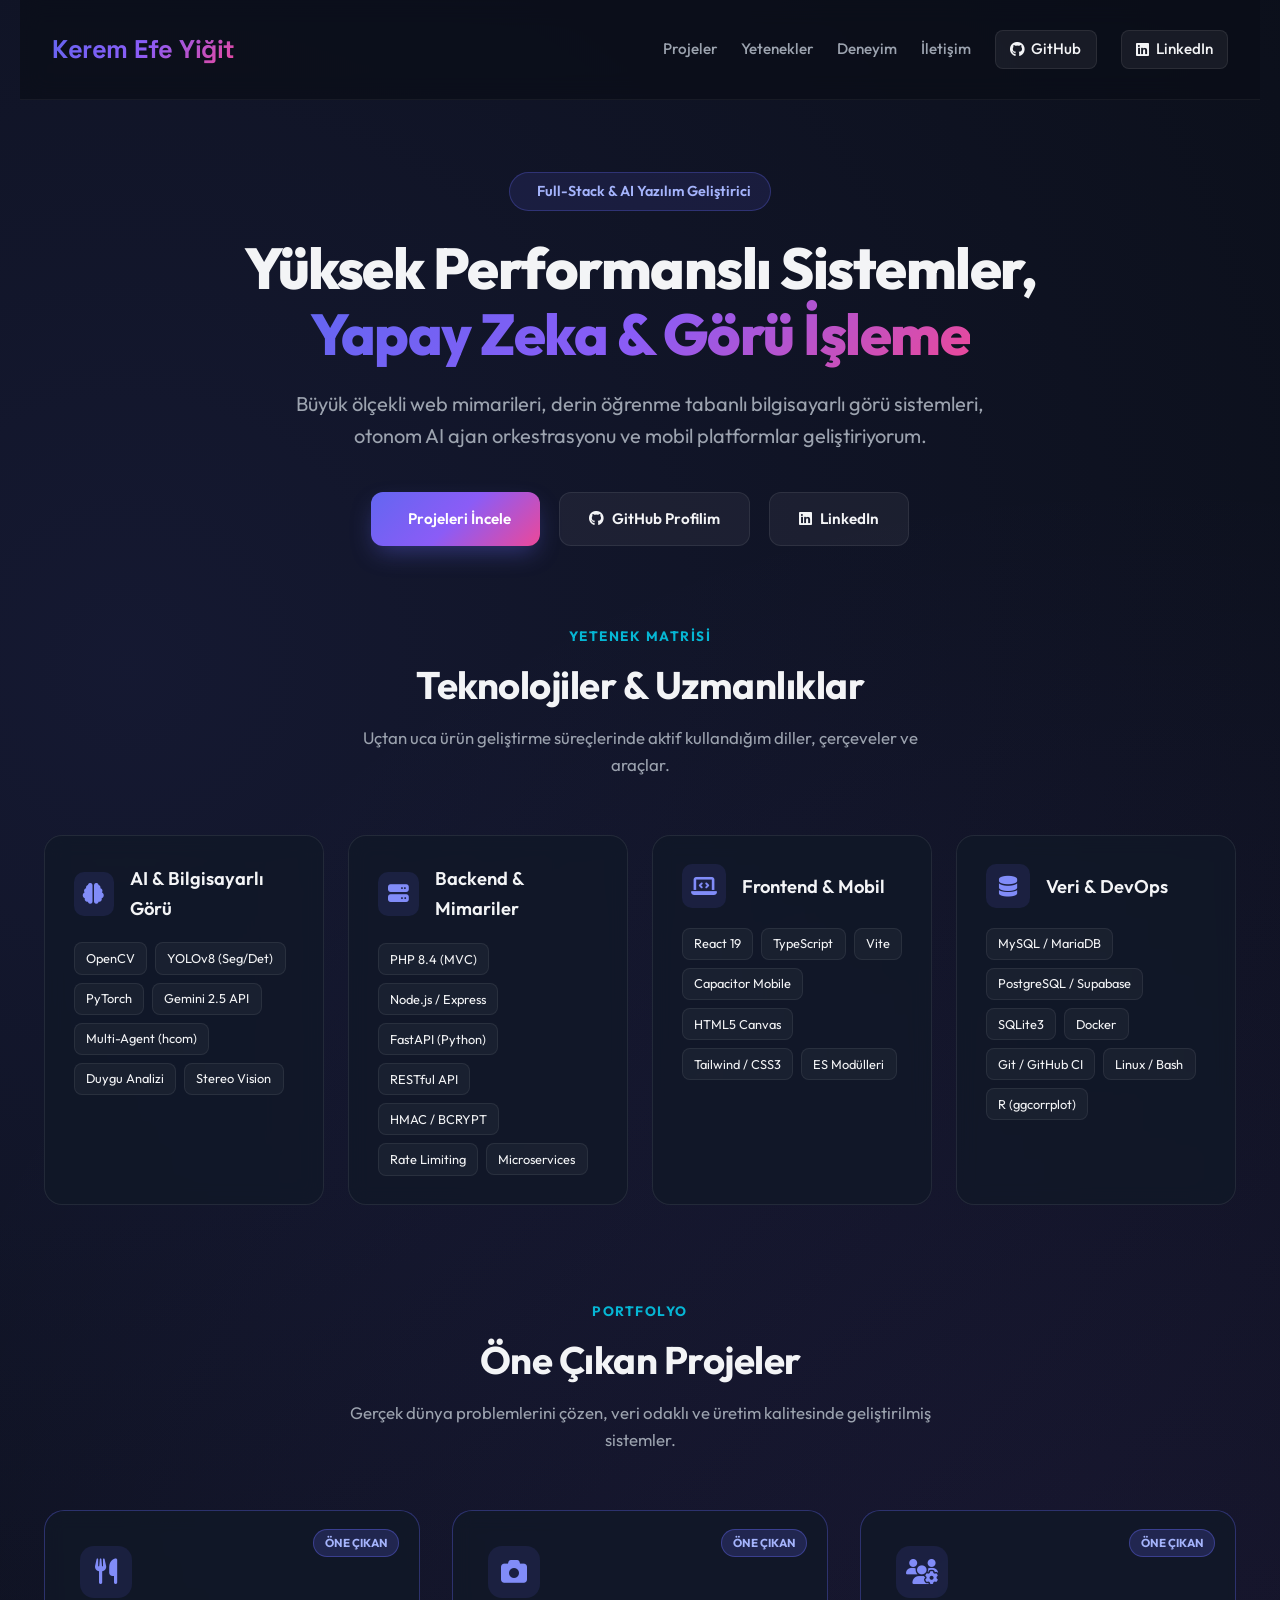
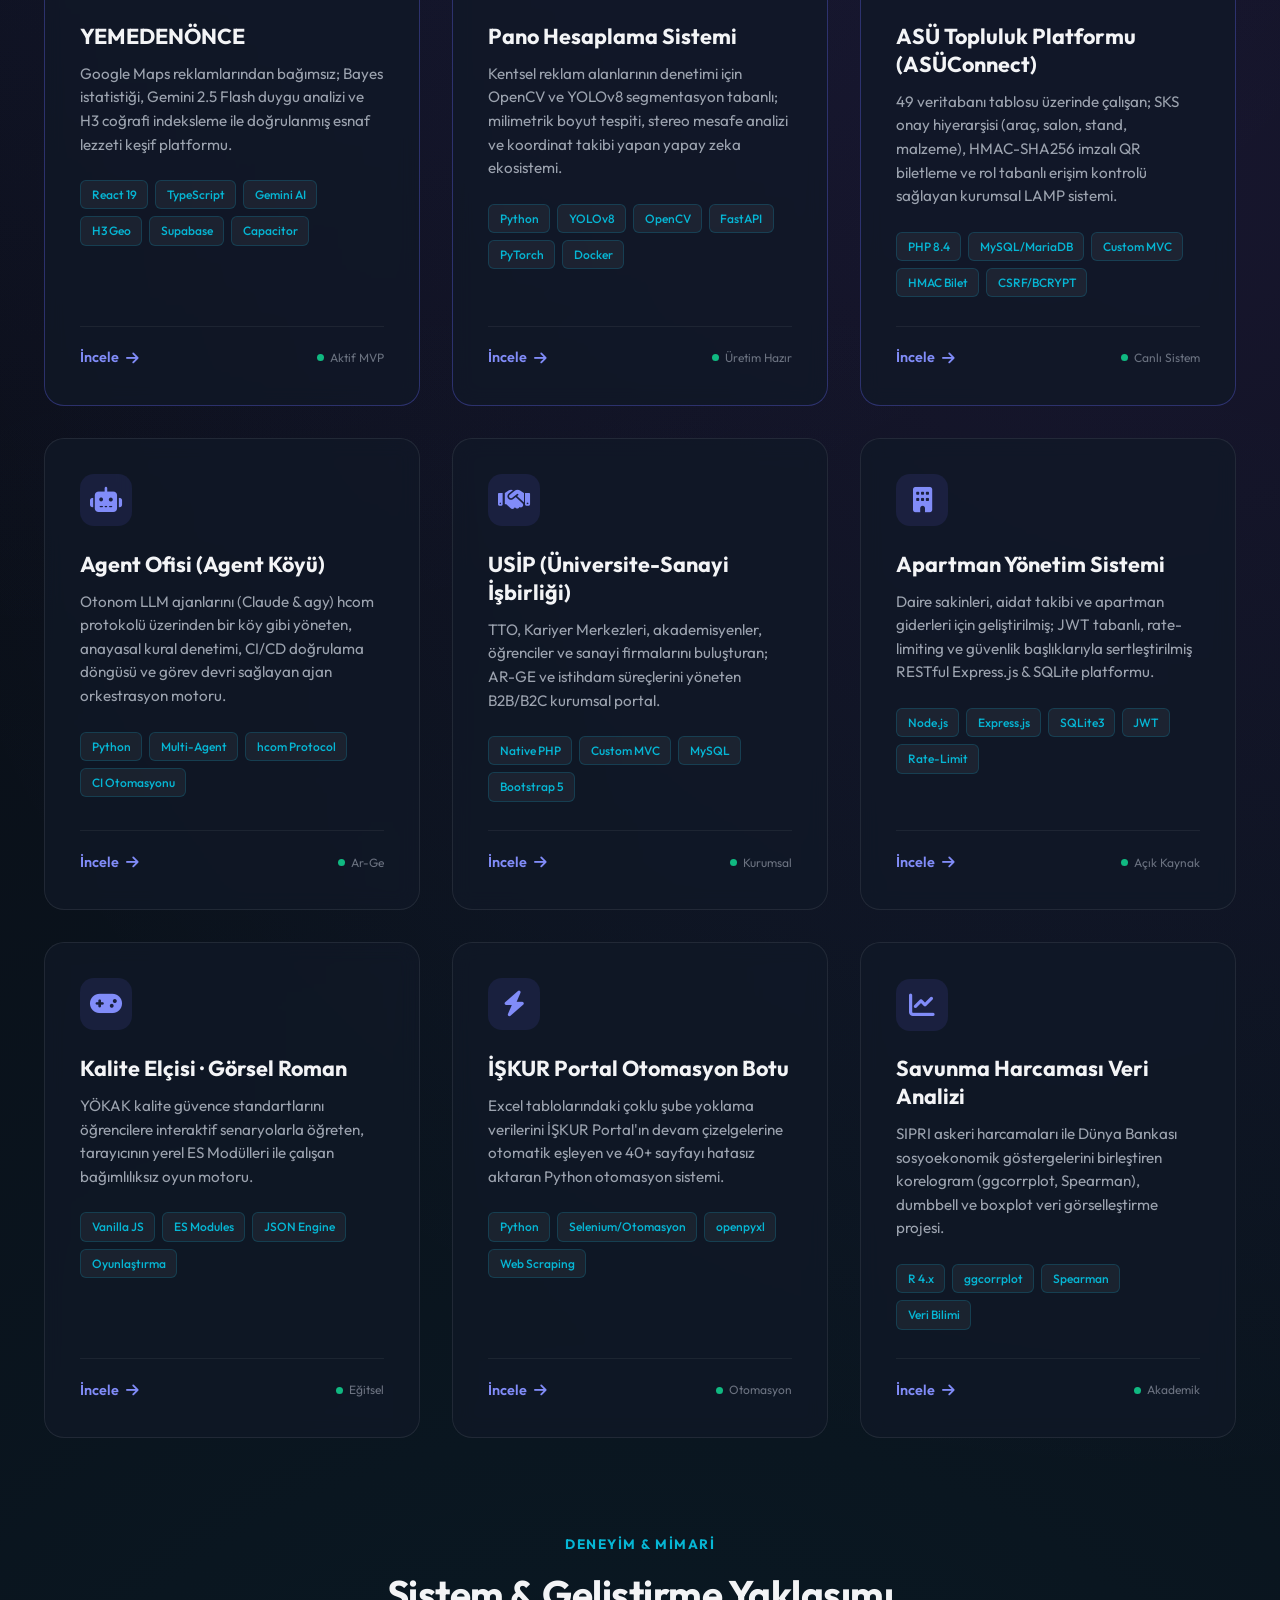
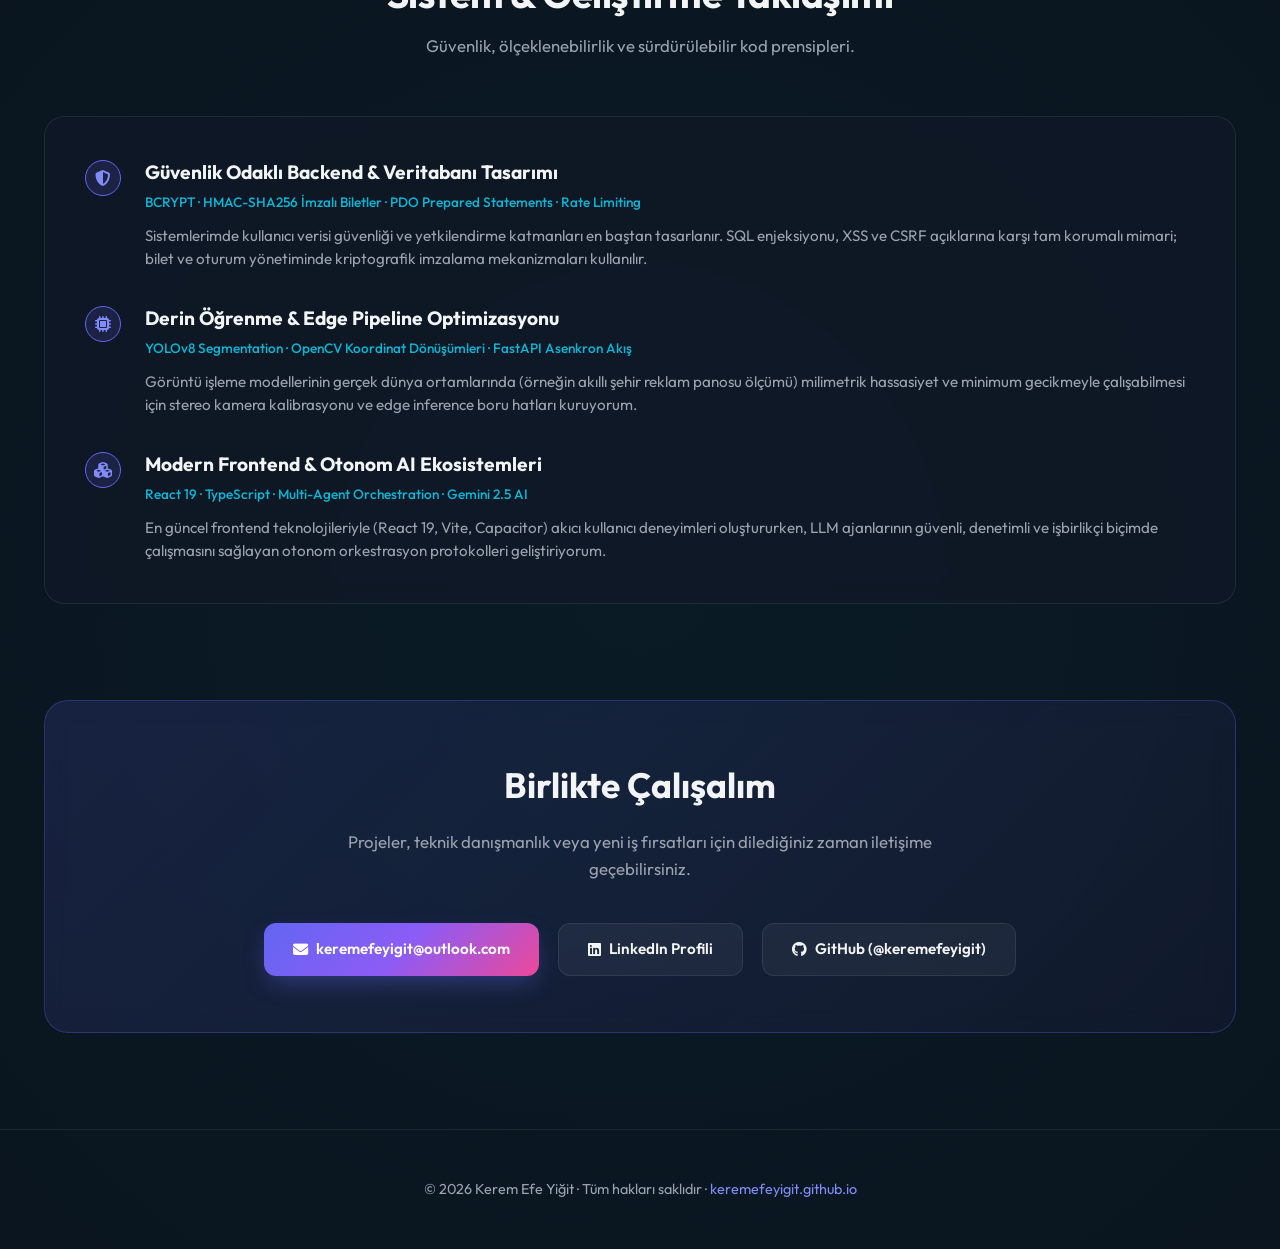
==== index.html @ 7404daa9 "fix: CNAME kaldırıldı, varsayılan keremefeyigit.github.io adresine dönüldü" ====
<!DOCTYPE html>
<html lang="tr">
<head>
    <meta charset="UTF-8">
    <meta name="viewport" content="width=device-width, initial-scale=1.0">
    <title>Kerem Efe Yiğit | Full-Stack & AI Yazılım Geliştirici</title>
    <meta name="description" content="Kerem Efe Yiğit - Full-Stack Yazılım Geliştirici & AI / Bilgisayarlı Görü Mühendisi Portfolyosu ve Özgeçmişi.">
    <!-- Google Fonts & Font Awesome Icons -->
    <link rel="preconnect" href="https://fonts.googleapis.com">
    <link rel="preconnect" href="https://fonts.gstatic.com" crossorigin>
    <link href="https://fonts.googleapis.com/css2?family=Outfit:wght@300;400;500;600;700;800&family=Space+Grotesk:wght@500;600;700&display=swap" rel="stylesheet">
    <link rel="stylesheet" href="https://cdnjs.cloudflare.com/ajax/libs/font-awesome/6.5.1/css/all.min.css">
    <style>
        :root {
            --bg-dark: #0a0e17;
            --bg-card: rgba(17, 24, 39, 0.75);
            --bg-card-hover: rgba(24, 33, 53, 0.9);
            --card-border: rgba(255, 255, 255, 0.08);
            --card-border-hover: rgba(99, 102, 241, 0.4);
            --primary: #6366f1;
            --primary-gradient: linear-gradient(135deg, #6366f1 0%, #8b5cf6 50%, #ec4899 100%);
            --accent-cyan: #06b6d4;
            --accent-emerald: #10b981;
            --text-main: #f3f4f6;
            --text-muted: #9ca3af;
            --text-dim: #6b7280;
        }

        * {
            margin: 0;
            padding: 0;
            box-sizing: border-box;
            scroll-behavior: smooth;
        }

        body {
            font-family: 'Outfit', sans-serif;
            background-color: var(--bg-dark);
            color: var(--text-main);
            line-height: 1.6;
            overflow-x: hidden;
            background-image: 
                radial-gradient(circle at 10% 15%, rgba(99, 102, 241, 0.12) 0%, transparent 40%),
                radial-gradient(circle at 90% 40%, rgba(139, 92, 246, 0.10) 0%, transparent 45%),
                radial-gradient(circle at 50% 85%, rgba(6, 182, 212, 0.08) 0%, transparent 50%);
        }

        /* Header & Navigation */
        header {
            max-width: 1240px;
            margin: 0 auto;
            padding: 1.8rem 2rem;
            display: flex;
            justify-content: space-between;
            align-items: center;
            position: sticky;
            top: 0;
            z-index: 100;
            backdrop-filter: blur(12px);
            background: rgba(10, 14, 23, 0.7);
            border-bottom: 1px solid rgba(255, 255, 255, 0.05);
        }

        .logo {
            font-family: 'Space Grotesk', sans-serif;
            font-size: 1.6rem;
            font-weight: 700;
            background: var(--primary-gradient);
            -webkit-background-clip: text;
            -webkit-text-fill-color: transparent;
            text-decoration: none;
            letter-spacing: -0.5px;
        }

        nav {
            display: flex;
            align-items: center;
            gap: 1.5rem;
        }

        nav a {
            color: var(--text-muted);
            text-decoration: none;
            font-size: 0.95rem;
            font-weight: 500;
            transition: color 0.25s ease;
        }

        nav a:hover {
            color: #fff;
        }

        .nav-social-btn {
            padding: 0.4rem 0.9rem;
            border-radius: 8px;
            background: rgba(255, 255, 255, 0.06);
            border: 1px solid var(--card-border);
            color: var(--text-main) !important;
            display: inline-flex;
            align-items: center;
            gap: 0.4rem;
        }

        .nav-social-btn:hover {
            background: rgba(99, 102, 241, 0.2);
            border-color: var(--primary);
        }

        /* Hero Section */
        .hero {
            max-width: 1000px;
            margin: 4.5rem auto 5rem;
            text-align: center;
            padding: 0 1.5rem;
        }

        .badge {
            display: inline-flex;
            align-items: center;
            gap: 0.5rem;
            padding: 0.45rem 1.2rem;
            border-radius: 50px;
            background: rgba(99, 102, 241, 0.12);
            border: 1px solid rgba(99, 102, 241, 0.3);
            color: #a5b4fc;
            font-size: 0.9rem;
            font-weight: 600;
            margin-bottom: 1.5rem;
        }

        .hero h1 {
            font-size: 3.6rem;
            font-weight: 800;
            letter-spacing: -1.5px;
            margin-bottom: 1.3rem;
            line-height: 1.15;
        }

        .hero h1 span {
            background: var(--primary-gradient);
            -webkit-background-clip: text;
            -webkit-text-fill-color: transparent;
        }

        .hero p {
            font-size: 1.25rem;
            color: var(--text-muted);
            max-width: 720px;
            margin: 0 auto 2.5rem;
            font-weight: 400;
        }

        .hero-actions {
            display: flex;
            justify-content: center;
            gap: 1.2rem;
            flex-wrap: wrap;
        }

        .btn {
            display: inline-flex;
            align-items: center;
            gap: 0.5rem;
            padding: 0.85rem 1.8rem;
            border-radius: 12px;
            font-weight: 600;
            font-size: 0.95rem;
            text-decoration: none;
            transition: all 0.3s cubic-bezier(0.4, 0, 0.2, 1);
            cursor: pointer;
        }

        .btn-primary {
            background: var(--primary-gradient);
            color: #fff;
            box-shadow: 0 10px 25px -5px rgba(99, 102, 241, 0.4);
            border: none;
        }

        .btn-primary:hover {
            transform: translateY(-2px);
            box-shadow: 0 15px 30px -5px rgba(99, 102, 241, 0.6);
        }

        .btn-secondary {
            background: rgba(255, 255, 255, 0.05);
            color: var(--text-main);
            border: 1px solid var(--card-border);
        }

        .btn-secondary:hover {
            background: rgba(255, 255, 255, 0.1);
            border-color: rgba(255, 255, 255, 0.2);
            transform: translateY(-2px);
        }

        /* Section Layout */
        section {
            max-width: 1240px;
            margin: 0 auto 6rem;
            padding: 0 1.5rem;
        }

        .section-header {
            text-align: center;
            margin-bottom: 3.5rem;
        }

        .section-tag {
            color: var(--accent-cyan);
            font-size: 0.85rem;
            font-weight: 700;
            text-transform: uppercase;
            letter-spacing: 1.5px;
            display: block;
            margin-bottom: 0.5rem;
        }

        .section-header h2 {
            font-size: 2.4rem;
            font-weight: 700;
            letter-spacing: -0.5px;
        }

        .section-header p {
            color: var(--text-muted);
            margin-top: 0.5rem;
            font-size: 1.05rem;
            max-width: 600px;
            margin-left: auto;
            margin-right: auto;
        }

        /* Skills Section */
        .skills-grid {
            display: grid;
            grid-template-columns: repeat(auto-fit, minmax(280px, 1fr));
            gap: 1.5rem;
        }

        .skill-box {
            background: var(--bg-card);
            border: 1px solid var(--card-border);
            border-radius: 18px;
            padding: 1.8rem;
            backdrop-filter: blur(10px);
            transition: all 0.3s ease;
        }

        .skill-box:hover {
            border-color: var(--card-border-hover);
            transform: translateY(-4px);
        }

        .skill-box-header {
            display: flex;
            align-items: center;
            gap: 1rem;
            margin-bottom: 1.2rem;
        }

        .skill-icon {
            width: 44px;
            height: 44px;
            border-radius: 10px;
            background: rgba(99, 102, 241, 0.12);
            display: flex;
            align-items: center;
            justify-content: center;
            font-size: 1.3rem;
            color: #818cf8;
        }

        .skill-box-header h3 {
            font-size: 1.15rem;
            font-weight: 600;
        }

        .skill-tags {
            display: flex;
            flex-wrap: wrap;
            gap: 0.5rem;
        }

        .skill-tag {
            font-size: 0.8rem;
            padding: 0.3rem 0.7rem;
            border-radius: 8px;
            background: rgba(255, 255, 255, 0.04);
            color: var(--text-main);
            border: 1px solid rgba(255, 255, 255, 0.07);
        }

        /* Projects Grid */
        .projects-grid {
            display: grid;
            grid-template-columns: repeat(auto-fit, minmax(360px, 1fr));
            gap: 2rem;
        }

        .project-card {
            background: var(--bg-card);
            border: 1px solid var(--card-border);
            border-radius: 20px;
            padding: 2.2rem;
            backdrop-filter: blur(10px);
            transition: all 0.3s cubic-bezier(0.4, 0, 0.2, 1);
            display: flex;
            flex-direction: column;
            justify-content: space-between;
            position: relative;
            overflow: hidden;
        }

        .project-card.featured {
            border-color: rgba(99, 102, 241, 0.35);
        }

        .project-card.featured::before {
            content: "Öne Çıkan";
            position: absolute;
            top: 18px;
            right: 20px;
            font-size: 0.72rem;
            font-weight: 700;
            text-transform: uppercase;
            padding: 0.25rem 0.65rem;
            border-radius: 20px;
            background: rgba(99, 102, 241, 0.2);
            color: #a5b4fc;
            border: 1px solid rgba(99, 102, 241, 0.4);
        }

        .project-card:hover {
            transform: translateY(-6px);
            background: var(--bg-card-hover);
            border-color: var(--card-border-hover);
            box-shadow: 0 20px 40px -15px rgba(0, 0, 0, 0.6);
        }

        .project-icon {
            width: 52px;
            height: 52px;
            border-radius: 14px;
            background: rgba(99, 102, 241, 0.12);
            display: flex;
            align-items: center;
            justify-content: center;
            font-size: 1.6rem;
            color: #818cf8;
            margin-bottom: 1.5rem;
        }

        .project-card h3 {
            font-size: 1.35rem;
            font-weight: 700;
            margin-bottom: 0.75rem;
            line-height: 1.3;
        }

        .project-card p {
            color: var(--text-muted);
            font-size: 0.95rem;
            line-height: 1.55;
            margin-bottom: 1.5rem;
        }

        .tech-tags {
            display: flex;
            flex-wrap: wrap;
            gap: 0.45rem;
            margin-bottom: 1.8rem;
        }

        .tech-tag {
            font-size: 0.75rem;
            font-weight: 500;
            padding: 0.25rem 0.65rem;
            border-radius: 6px;
            background: rgba(255, 255, 255, 0.05);
            color: var(--accent-cyan);
            border: 1px solid rgba(6, 182, 212, 0.2);
        }

        .project-footer {
            display: flex;
            align-items: center;
            justify-content: space-between;
            border-top: 1px solid rgba(255, 255, 255, 0.06);
            padding-top: 1.2rem;
            margin-top: auto;
        }

        .project-link {
            display: inline-flex;
            align-items: center;
            gap: 0.4rem;
            color: #818cf8;
            text-decoration: none;
            font-weight: 600;
            font-size: 0.9rem;
            transition: all 0.2s;
        }

        .project-link:hover {
            color: #fff;
            gap: 0.65rem;
        }

        .repo-status {
            font-size: 0.75rem;
            color: var(--text-dim);
            display: inline-flex;
            align-items: center;
            gap: 0.35rem;
        }

        .status-dot {
            width: 7px;
            height: 7px;
            border-radius: 50%;
            background: var(--accent-emerald);
        }

        /* Experience / Highlights */
        .experience-card {
            background: var(--bg-card);
            border: 1px solid var(--card-border);
            border-radius: 20px;
            padding: 2.5rem;
            margin-bottom: 2rem;
            backdrop-filter: blur(10px);
        }

        .exp-item {
            display: flex;
            gap: 1.5rem;
            margin-bottom: 2rem;
        }

        .exp-item:last-child {
            margin-bottom: 0;
        }

        .exp-bullet {
            width: 36px;
            height: 36px;
            border-radius: 50%;
            background: rgba(99, 102, 241, 0.15);
            border: 1px solid var(--primary);
            display: flex;
            align-items: center;
            justify-content: center;
            color: #818cf8;
            flex-shrink: 0;
            margin-top: 0.2rem;
        }

        .exp-content h4 {
            font-size: 1.2rem;
            font-weight: 700;
            margin-bottom: 0.3rem;
        }

        .exp-content .exp-meta {
            font-size: 0.85rem;
            color: var(--accent-cyan);
            margin-bottom: 0.6rem;
            font-weight: 500;
        }

        .exp-content p {
            color: var(--text-muted);
            font-size: 0.95rem;
            line-height: 1.55;
        }

        /* Contact Section */
        .contact-card {
            background: linear-gradient(135deg, rgba(99, 102, 241, 0.15) 0%, rgba(139, 92, 246, 0.05) 100%);
            border: 1px solid rgba(99, 102, 241, 0.3);
            border-radius: 24px;
            padding: 3.5rem 2rem;
            text-align: center;
            backdrop-filter: blur(12px);
        }

        .contact-card h2 {
            font-size: 2.2rem;
            margin-bottom: 1rem;
        }

        .contact-card p {
            color: var(--text-muted);
            max-width: 600px;
            margin: 0 auto 2.5rem;
            font-size: 1.05rem;
        }

        .contact-links {
            display: flex;
            justify-content: center;
            gap: 1.2rem;
            flex-wrap: wrap;
        }

        /* Footer */
        footer {
            text-align: center;
            padding: 3rem 1.5rem;
            border-top: 1px solid var(--card-border);
            color: var(--text-muted);
            font-size: 0.9rem;
        }

        footer a {
            color: #818cf8;
            text-decoration: none;
        }

        @media (max-width: 768px) {
            header { padding: 1.2rem 1.5rem; }
            nav { gap: 0.9rem; }
            .hero h1 { font-size: 2.4rem; }
            .projects-grid { grid-template-columns: 1fr; }
            .skills-grid { grid-template-columns: 1fr; }
            .exp-item { flex-direction: column; gap: 0.8rem; }
        }
    </style>
</head>
<body>

    <!-- Header Navigation -->
    <header>
        <a href="#" class="logo">Kerem Efe Yiğit</a>
        <nav>
            <a href="#projects">Projeler</a>
            <a href="#skills">Yetenekler</a>
            <a href="#experience">Deneyim</a>
            <a href="#contact">İletişim</a>
            <a href="https://github.com/keremefeyigit" target="_blank" class="nav-social-btn"><i class="fab fa-github"></i> GitHub</a>
            <a href="https://www.linkedin.com/in/kerem-efe-yi%C4%9Fit/" target="_blank" class="nav-social-btn"><i class="fab fa-linkedin"></i> LinkedIn</a>
        </nav>
    </header>

    <main>
        <!-- Hero Section -->
        <section class="hero">
            <span class="badge"><i class="fas fa-sparkles"></i> Full-Stack & AI Yazılım Geliştirici</span>
            <h1>Yüksek Performanslı Sistemler, <span>Yapay Zeka & Görü İşleme</span></h1>
            <p>Büyük ölçekli web mimarileri, derin öğrenme tabanlı bilgisayarlı görü sistemleri, otonom AI ajan orkestrasyonu ve mobil platformlar geliştiriyorum.</p>
            <div class="hero-actions">
                <a href="#projects" class="btn btn-primary"><i class="fas fa-grid-2"></i> Projeleri İncele</a>
                <a href="https://github.com/keremefeyigit" target="_blank" class="btn btn-secondary"><i class="fab fa-github"></i> GitHub Profilim</a>
                <a href="https://www.linkedin.com/in/kerem-efe-yi%C4%9Fit/" target="_blank" class="btn btn-secondary"><i class="fab fa-linkedin"></i> LinkedIn</a>
            </div>
        </section>

        <!-- Technical Skills Section -->
        <section id="skills">
            <div class="section-header">
                <span class="section-tag">YETENEK MATRİSİ</span>
                <h2>Teknolojiler & Uzmanlıklar</h2>
                <p>Uçtan uca ürün geliştirme süreçlerinde aktif kullandığım diller, çerçeveler ve araçlar.</p>
            </div>
            <div class="skills-grid">
                <div class="skill-box">
                    <div class="skill-box-header">
                        <div class="skill-icon"><i class="fas fa-brain"></i></div>
                        <h3>AI & Bilgisayarlı Görü</h3>
                    </div>
                    <div class="skill-tags">
                        <span class="skill-tag">OpenCV</span>
                        <span class="skill-tag">YOLOv8 (Seg/Det)</span>
                        <span class="skill-tag">PyTorch</span>
                        <span class="skill-tag">Gemini 2.5 API</span>
                        <span class="skill-tag">Multi-Agent (hcom)</span>
                        <span class="skill-tag">Duygu Analizi</span>
                        <span class="skill-tag">Stereo Vision</span>
                    </div>
                </div>

                <div class="skill-box">
                    <div class="skill-box-header">
                        <div class="skill-icon"><i class="fas fa-server"></i></div>
                        <h3>Backend & Mimariler</h3>
                    </div>
                    <div class="skill-tags">
                        <span class="skill-tag">PHP 8.4 (MVC)</span>
                        <span class="skill-tag">Node.js / Express</span>
                        <span class="skill-tag">FastAPI (Python)</span>
                        <span class="skill-tag">RESTful API</span>
                        <span class="skill-tag">HMAC / BCRYPT</span>
                        <span class="skill-tag">Rate Limiting</span>
                        <span class="skill-tag">Microservices</span>
                    </div>
                </div>

                <div class="skill-box">
                    <div class="skill-box-header">
                        <div class="skill-icon"><i class="fas fa-laptop-code"></i></div>
                        <h3>Frontend & Mobil</h3>
                    </div>
                    <div class="skill-tags">
                        <span class="skill-tag">React 19</span>
                        <span class="skill-tag">TypeScript</span>
                        <span class="skill-tag">Vite</span>
                        <span class="skill-tag">Capacitor Mobile</span>
                        <span class="skill-tag">HTML5 Canvas</span>
                        <span class="skill-tag">Tailwind / CSS3</span>
                        <span class="skill-tag">ES Modülleri</span>
                    </div>
                </div>

                <div class="skill-box">
                    <div class="skill-box-header">
                        <div class="skill-icon"><i class="fas fa-database"></i></div>
                        <h3>Veri & DevOps</h3>
                    </div>
                    <div class="skill-tags">
                        <span class="skill-tag">MySQL / MariaDB</span>
                        <span class="skill-tag">PostgreSQL / Supabase</span>
                        <span class="skill-tag">SQLite3</span>
                        <span class="skill-tag">Docker</span>
                        <span class="skill-tag">Git / GitHub CI</span>
                        <span class="skill-tag">Linux / Bash</span>
                        <span class="skill-tag">R (ggcorrplot)</span>
                    </div>
                </div>
            </div>
        </section>

        <!-- Projects Showcase -->
        <section id="projects">
            <div class="section-header">
                <span class="section-tag">PORTFOLYO</span>
                <h2>Öne Çıkan Projeler</h2>
                <p>Gerçek dünya problemlerini çözen, veri odaklı ve üretim kalitesinde geliştirilmiş sistemler.</p>
            </div>
            <div class="projects-grid">

                <!-- YEMEDENÖNCE -->
                <div class="project-card featured">
                    <div>
                        <div class="project-icon"><i class="fas fa-utensils"></i></div>
                        <h3>YEMEDENÖNCE</h3>
                        <p>Google Maps reklamlarından bağımsız; Bayes istatistiği, Gemini 2.5 Flash duygu analizi ve H3 coğrafi indeksleme ile doğrulanmış esnaf lezzeti keşif platformu.</p>
                        <div class="tech-tags">
                            <span class="tech-tag">React 19</span>
                            <span class="tech-tag">TypeScript</span>
                            <span class="tech-tag">Gemini AI</span>
                            <span class="tech-tag">H3 Geo</span>
                            <span class="tech-tag">Supabase</span>
                            <span class="tech-tag">Capacitor</span>
                        </div>
                    </div>
                    <div class="project-footer">
                        <a href="https://github.com/keremefeyigit/yemedenonce" target="_blank" class="project-link">İncele <i class="fas fa-arrow-right"></i></a>
                        <span class="repo-status"><span class="status-dot"></span> Aktif MVP</span>
                    </div>
                </div>

                <!-- PANO HESAPLAMA SİSTEMİ -->
                <div class="project-card featured">
                    <div>
                        <div class="project-icon"><i class="fas fa-camera"></i></div>
                        <h3>Pano Hesaplama Sistemi</h3>
                        <p>Kentsel reklam alanlarının denetimi için OpenCV ve YOLOv8 segmentasyon tabanlı; milimetrik boyut tespiti, stereo mesafe analizi ve koordinat takibi yapan yapay zeka ekosistemi.</p>
                        <div class="tech-tags">
                            <span class="tech-tag">Python</span>
                            <span class="tech-tag">YOLOv8</span>
                            <span class="tech-tag">OpenCV</span>
                            <span class="tech-tag">FastAPI</span>
                            <span class="tech-tag">PyTorch</span>
                            <span class="tech-tag">Docker</span>
                        </div>
                    </div>
                    <div class="project-footer">
                        <a href="https://github.com/keremefeyigit/PanoHesaplamaSistemi" target="_blank" class="project-link">İncele <i class="fas fa-arrow-right"></i></a>
                        <span class="repo-status"><span class="status-dot"></span> Üretim Hazır</span>
                    </div>
                </div>

                <!-- ASÜ TOPLULUK PLATFORMU -->
                <div class="project-card featured">
                    <div>
                        <div class="project-icon"><i class="fas fa-users-gear"></i></div>
                        <h3>ASÜ Topluluk Platformu (ASÜConnect)</h3>
                        <p>49 veritabanı tablosu üzerinde çalışan; SKS onay hiyerarşisi (araç, salon, stand, malzeme), HMAC-SHA256 imzalı QR biletleme ve rol tabanlı erişim kontrolü sağlayan kurumsal LAMP sistemi.</p>
                        <div class="tech-tags">
                            <span class="tech-tag">PHP 8.4</span>
                            <span class="tech-tag">MySQL/MariaDB</span>
                            <span class="tech-tag">Custom MVC</span>
                            <span class="tech-tag">HMAC Bilet</span>
                            <span class="tech-tag">CSRF/BCRYPT</span>
                        </div>
                    </div>
                    <div class="project-footer">
                        <a href="https://github.com/keremefeyigit/topluluklar-lastest" target="_blank" class="project-link">İncele <i class="fas fa-arrow-right"></i></a>
                        <span class="repo-status"><span class="status-dot"></span> Canlı Sistem</span>
                    </div>
                </div>

                <!-- AGENT KÖYÜ / OFİSİ -->
                <div class="project-card">
                    <div>
                        <div class="project-icon"><i class="fas fa-robot"></i></div>
                        <h3>Agent Ofisi (Agent Köyü)</h3>
                        <p>Otonom LLM ajanlarını (Claude & agy) hcom protokolü üzerinden bir köy gibi yöneten, anayasal kural denetimi, CI/CD doğrulama döngüsü ve görev devri sağlayan ajan orkestrasyon motoru.</p>
                        <div class="tech-tags">
                            <span class="tech-tag">Python</span>
                            <span class="tech-tag">Multi-Agent</span>
                            <span class="tech-tag">hcom Protocol</span>
                            <span class="tech-tag">CI Otomasyonu</span>
                        </div>
                    </div>
                    <div class="project-footer">
                        <a href="https://github.com/keremefeyigit" target="_blank" class="project-link">İncele <i class="fas fa-arrow-right"></i></a>
                        <span class="repo-status"><span class="status-dot"></span> Ar-Ge</span>
                    </div>
                </div>

                <!-- USİP -->
                <div class="project-card">
                    <div>
                        <div class="project-icon"><i class="fas fa-handshake"></i></div>
                        <h3>USİP (Üniversite-Sanayi İşbirliği)</h3>
                        <p>TTO, Kariyer Merkezleri, akademisyenler, öğrenciler ve sanayi firmalarını buluşturan; AR-GE ve istihdam süreçlerini yöneten B2B/B2C kurumsal portal.</p>
                        <div class="tech-tags">
                            <span class="tech-tag">Native PHP</span>
                            <span class="tech-tag">Custom MVC</span>
                            <span class="tech-tag">MySQL</span>
                            <span class="tech-tag">Bootstrap 5</span>
                        </div>
                    </div>
                    <div class="project-footer">
                        <a href="https://github.com/keremefeyigit/usipp" target="_blank" class="project-link">İncele <i class="fas fa-arrow-right"></i></a>
                        <span class="repo-status"><span class="status-dot"></span> Kurumsal</span>
                    </div>
                </div>

                <!-- APARTMAN YÖNETİM SİSTEMİ -->
                <div class="project-card">
                    <div>
                        <div class="project-icon"><i class="fas fa-building"></i></div>
                        <h3>Apartman Yönetim Sistemi</h3>
                        <p>Daire sakinleri, aidat takibi ve apartman giderleri için geliştirilmiş; JWT tabanlı, rate-limiting ve güvenlik başlıklarıyla sertleştirilmiş RESTful Express.js & SQLite platformu.</p>
                        <div class="tech-tags">
                            <span class="tech-tag">Node.js</span>
                            <span class="tech-tag">Express.js</span>
                            <span class="tech-tag">SQLite3</span>
                            <span class="tech-tag">JWT</span>
                            <span class="tech-tag">Rate-Limit</span>
                        </div>
                    </div>
                    <div class="project-footer">
                        <a href="https://github.com/keremefeyigit/Apartman-Yonetim-Sistemi" target="_blank" class="project-link">İncele <i class="fas fa-arrow-right"></i></a>
                        <span class="repo-status"><span class="status-dot"></span> Açık Kaynak</span>
                    </div>
                </div>

                <!-- KALİTE ELÇİSİ -->
                <div class="project-card">
                    <div>
                        <div class="project-icon"><i class="fas fa-gamepad"></i></div>
                        <h3>Kalite Elçisi · Görsel Roman</h3>
                        <p>YÖKAK kalite güvence standartlarını öğrencilere interaktif senaryolarla öğreten, tarayıcının yerel ES Modülleri ile çalışan bağımlılıksız oyun motoru.</p>
                        <div class="tech-tags">
                            <span class="tech-tag">Vanilla JS</span>
                            <span class="tech-tag">ES Modules</span>
                            <span class="tech-tag">JSON Engine</span>
                            <span class="tech-tag">Oyunlaştırma</span>
                        </div>
                    </div>
                    <div class="project-footer">
                        <a href="https://github.com/keremefeyigit" target="_blank" class="project-link">İncele <i class="fas fa-arrow-right"></i></a>
                        <span class="repo-status"><span class="status-dot"></span> Eğitsel</span>
                    </div>
                </div>

                <!-- İŞKUR PORTAL OTOMASYONU -->
                <div class="project-card">
                    <div>
                        <div class="project-icon"><i class="fas fa-bolt"></i></div>
                        <h3>İŞKUR Portal Otomasyon Botu</h3>
                        <p>Excel tablolarındaki çoklu şube yoklama verilerini İŞKUR Portal'ın devam çizelgelerine otomatik eşleyen ve 40+ sayfayı hatasız aktaran Python otomasyon sistemi.</p>
                        <div class="tech-tags">
                            <span class="tech-tag">Python</span>
                            <span class="tech-tag">Selenium/Otomasyon</span>
                            <span class="tech-tag">openpyxl</span>
                            <span class="tech-tag">Web Scraping</span>
                        </div>
                    </div>
                    <div class="project-footer">
                        <a href="https://github.com/keremefeyigit" target="_blank" class="project-link">İncele <i class="fas fa-arrow-right"></i></a>
                        <span class="repo-status"><span class="status-dot"></span> Otomasyon</span>
                    </div>
                </div>

                <!-- VERİ GÖRSELLEŞTİRME & ANALİZ -->
                <div class="project-card">
                    <div>
                        <div class="project-icon"><i class="fas fa-chart-line"></i></div>
                        <h3>Savunma Harcaması Veri Analizi</h3>
                        <p>SIPRI askeri harcamaları ile Dünya Bankası sosyoekonomik göstergelerini birleştiren korelogram (ggcorrplot, Spearman), dumbbell ve boxplot veri görselleştirme projesi.</p>
                        <div class="tech-tags">
                            <span class="tech-tag">R 4.x</span>
                            <span class="tech-tag">ggcorrplot</span>
                            <span class="tech-tag">Spearman</span>
                            <span class="tech-tag">Veri Bilimi</span>
                        </div>
                    </div>
                    <div class="project-footer">
                        <a href="https://github.com/keremefeyigit" target="_blank" class="project-link">İncele <i class="fas fa-arrow-right"></i></a>
                        <span class="repo-status"><span class="status-dot"></span> Akademik</span>
                    </div>
                </div>

            </div>
        </section>

        <!-- Experience & Architecture -->
        <section id="experience">
            <div class="section-header">
                <span class="section-tag">DENEYİM & MİMARİ</span>
                <h2>Sistem & Geliştirme Yaklaşımı</h2>
                <p>Güvenlik, ölçeklenebilirlik ve sürdürülebilir kod prensipleri.</p>
            </div>
            <div class="experience-card">
                <div class="exp-item">
                    <div class="exp-bullet"><i class="fas fa-shield-halved"></i></div>
                    <div class="exp-content">
                        <h4>Güvenlik Odaklı Backend & Veritabanı Tasarımı</h4>
                        <div class="exp-meta">BCRYPT · HMAC-SHA256 İmzalı Biletler · PDO Prepared Statements · Rate Limiting</div>
                        <p>Sistemlerimde kullanıcı verisi güvenliği ve yetkilendirme katmanları en baştan tasarlanır. SQL enjeksiyonu, XSS ve CSRF açıklarına karşı tam korumalı mimari; bilet ve oturum yönetiminde kriptografik imzalama mekanizmaları kullanılır.</p>
                    </div>
                </div>

                <div class="exp-item">
                    <div class="exp-bullet"><i class="fas fa-microchip"></i></div>
                    <div class="exp-content">
                        <h4>Derin Öğrenme & Edge Pipeline Optimizasyonu</h4>
                        <div class="exp-meta">YOLOv8 Segmentation · OpenCV Koordinat Dönüşümleri · FastAPI Asenkron Akış</div>
                        <p>Görüntü işleme modellerinin gerçek dünya ortamlarında (örneğin akıllı şehir reklam panosu ölçümü) milimetrik hassasiyet ve minimum gecikmeyle çalışabilmesi için stereo kamera kalibrasyonu ve edge inference boru hatları kuruyorum.</p>
                    </div>
                </div>

                <div class="exp-item">
                    <div class="exp-bullet"><i class="fas fa-cubes"></i></div>
                    <div class="exp-content">
                        <h4>Modern Frontend & Otonom AI Ekosistemleri</h4>
                        <div class="exp-meta">React 19 · TypeScript · Multi-Agent Orchestration · Gemini 2.5 AI</div>
                        <p>En güncel frontend teknolojileriyle (React 19, Vite, Capacitor) akıcı kullanıcı deneyimleri oluştururken, LLM ajanlarının güvenli, denetimli ve işbirlikçi biçimde çalışmasını sağlayan otonom orkestrasyon protokolleri geliştiriyorum.</p>
                    </div>
                </div>
            </div>
        </section>

        <!-- Contact Section -->
        <section id="contact">
            <div class="contact-card">
                <h2>Birlikte Çalışalım</h2>
                <p>Projeler, teknik danışmanlık veya yeni iş fırsatları için dilediğiniz zaman iletişime geçebilirsiniz.</p>
                <div class="contact-links">
                    <a href="mailto:keremefeyigit@outlook.com" class="btn btn-primary"><i class="fas fa-envelope"></i> keremefeyigit@outlook.com</a>
                    <a href="https://www.linkedin.com/in/kerem-efe-yi%C4%9Fit/" target="_blank" class="btn btn-secondary"><i class="fab fa-linkedin"></i> LinkedIn Profili</a>
                    <a href="https://github.com/keremefeyigit" target="_blank" class="btn btn-secondary"><i class="fab fa-github"></i> GitHub (@keremefeyigit)</a>
                </div>
            </div>
        </section>
    </main>

    <!-- Footer -->
    <footer>
        <p>&copy; 2026 Kerem Efe Yiğit · Tüm hakları saklıdır · <a href="https://keremefeyigit.github.io">keremefeyigit.github.io</a></p>
    </footer>

</body>
</html>
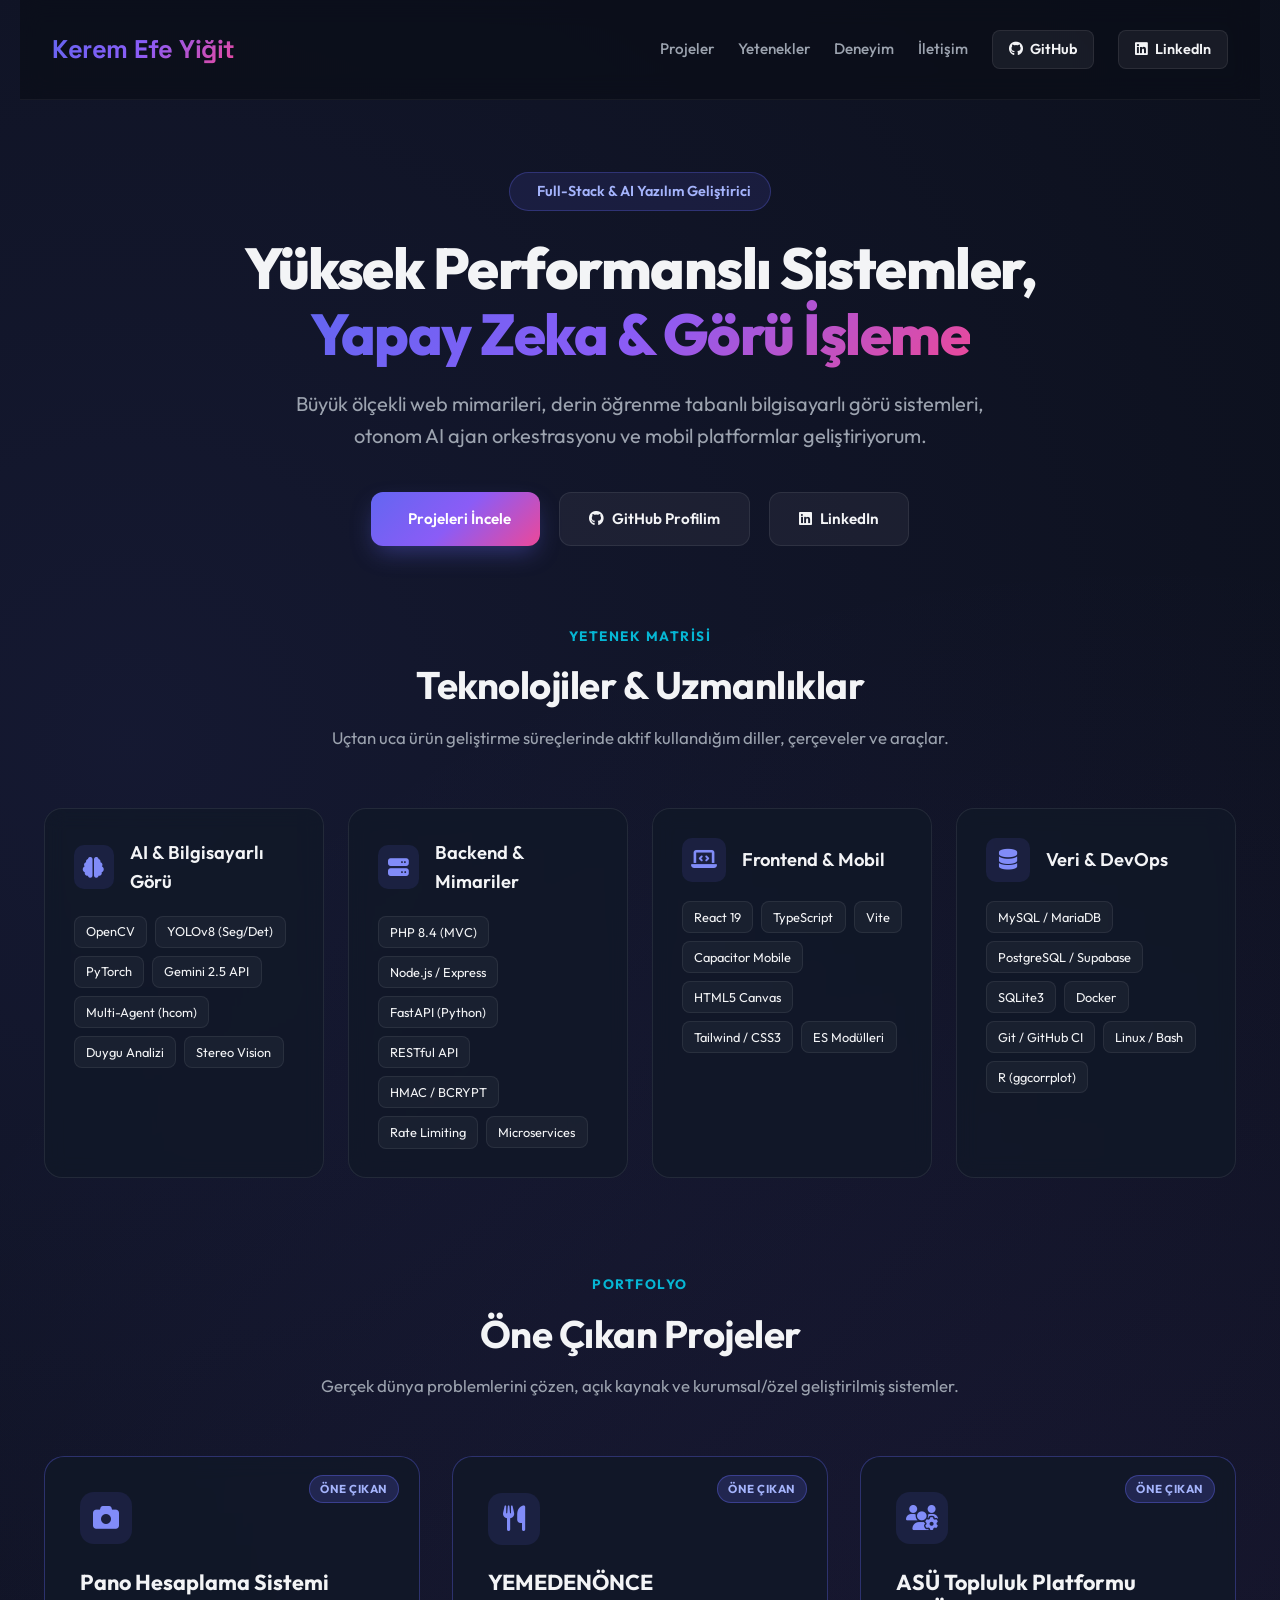
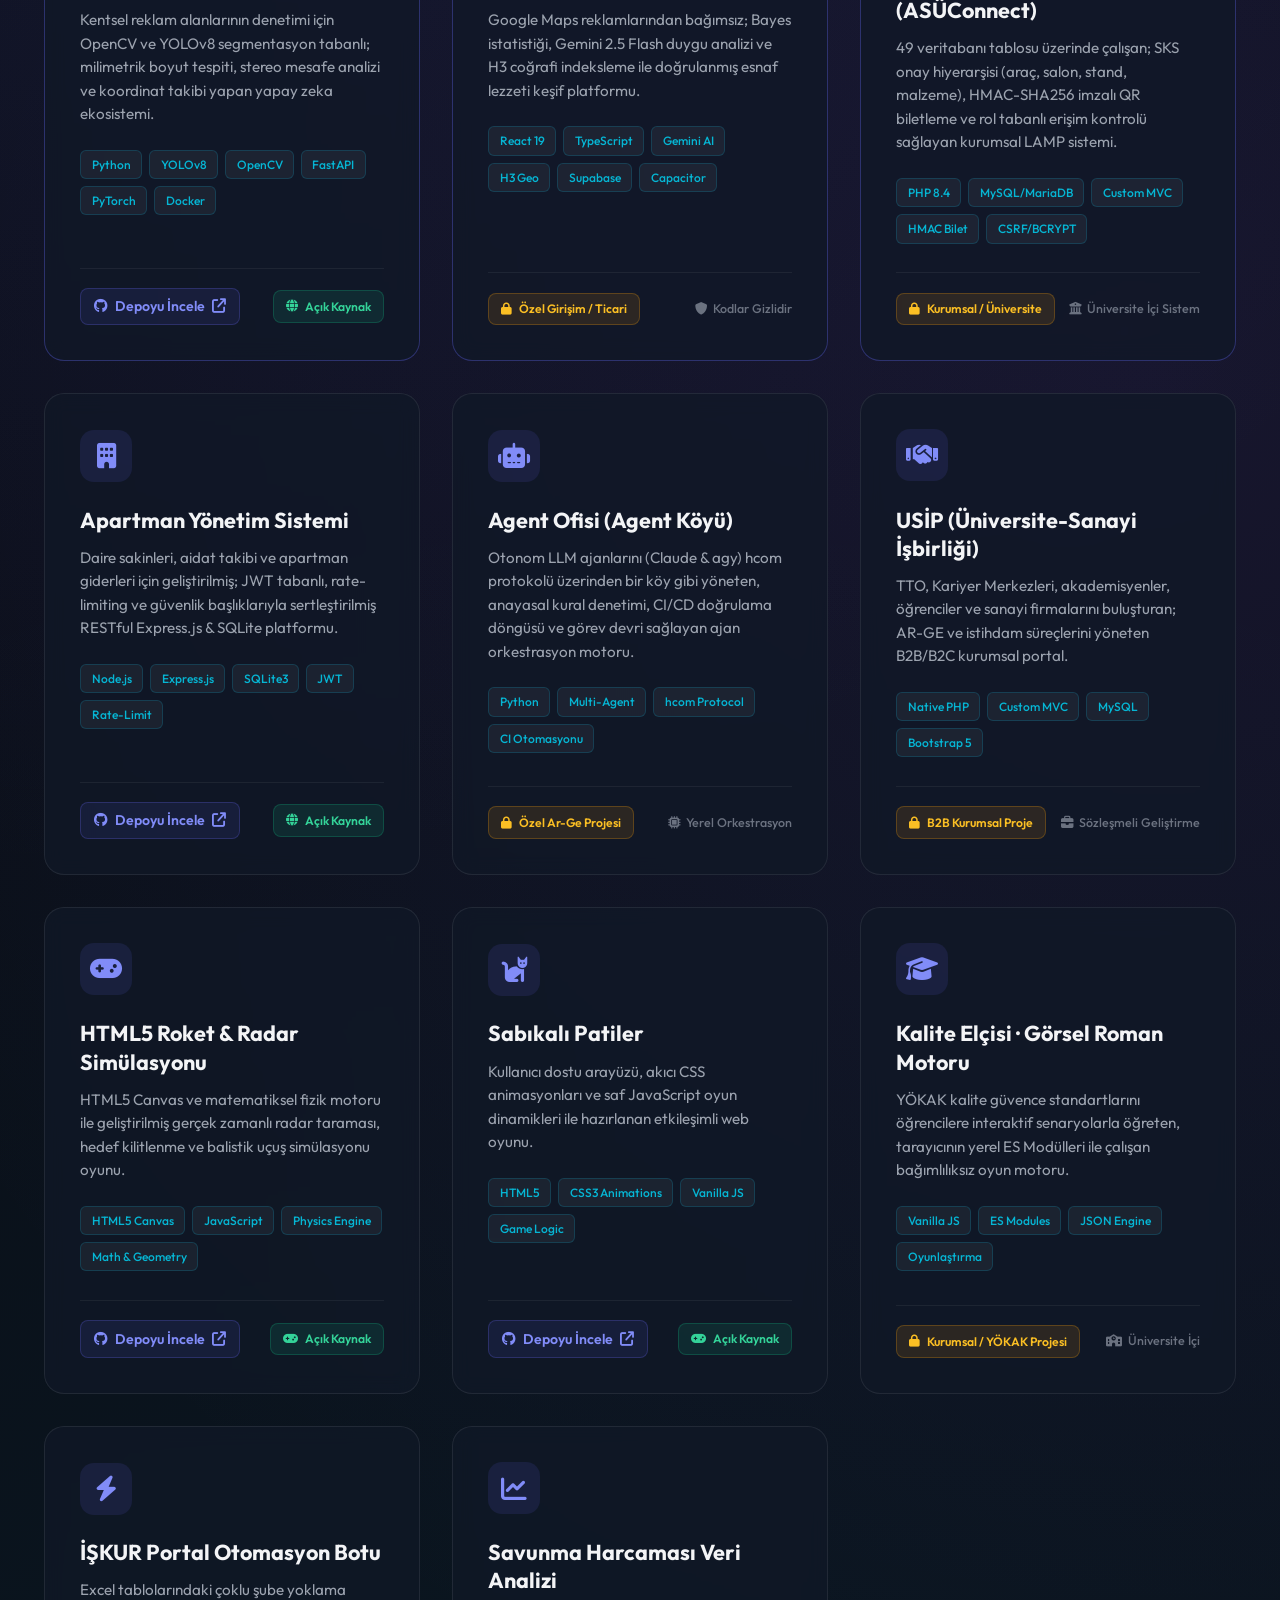
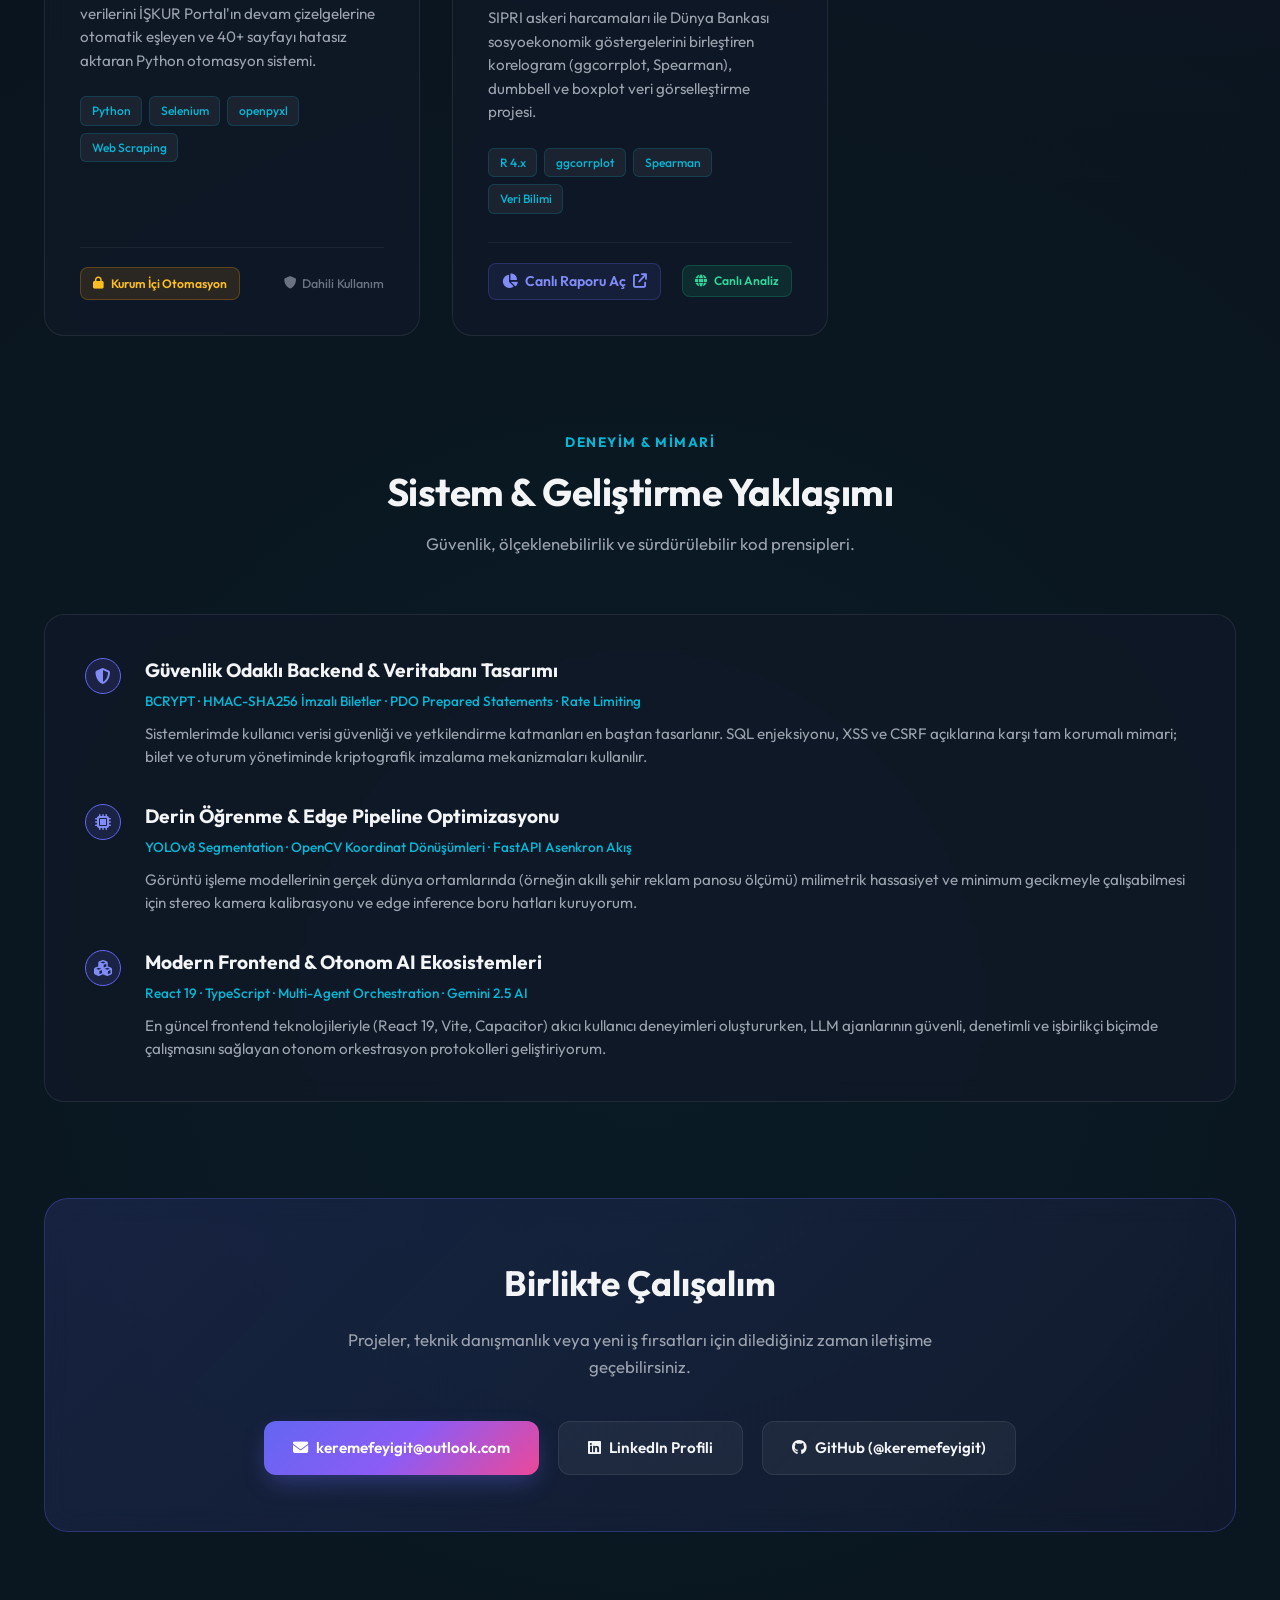
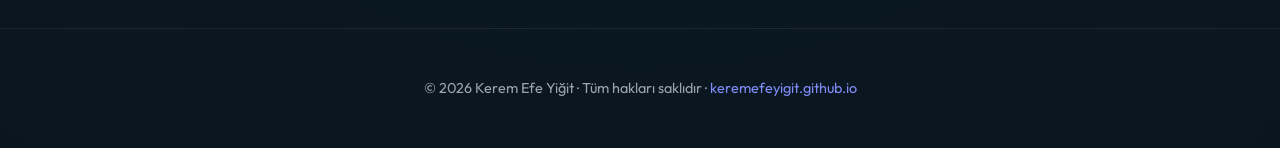
==== commit 3882e824: "fix(links): Private projelerin repo linkleri kaldırıldı, açık kaynak ve kurumsal projeler ayrıştırıl" ====
--- a/index.html
+++ b/index.html
@@ -21,6 +21,7 @@
             --primary-gradient: linear-gradient(135deg, #6366f1 0%, #8b5cf6 50%, #ec4899 100%);
             --accent-cyan: #06b6d4;
             --accent-emerald: #10b981;
+            --accent-amber: #f59e0b;
             --text-main: #f3f4f6;
             --text-muted: #9ca3af;
             --text-dim: #6b7280;
@@ -91,19 +92,24 @@
         }
 
         .nav-social-btn {
-            padding: 0.4rem 0.9rem;
+            padding: 0.45rem 1rem;
             border-radius: 8px;
             background: rgba(255, 255, 255, 0.06);
             border: 1px solid var(--card-border);
             color: var(--text-main) !important;
             display: inline-flex;
             align-items: center;
-            gap: 0.4rem;
+            gap: 0.45rem;
+            font-size: 0.9rem;
+            font-weight: 600;
+            transition: all 0.25s ease;
         }
 
         .nav-social-btn:hover {
             background: rgba(99, 102, 241, 0.2);
             border-color: var(--primary);
+            color: #fff !important;
+            transform: translateY(-2px);
         }
 
         /* Hero Section */
@@ -226,7 +232,7 @@
             color: var(--text-muted);
             margin-top: 0.5rem;
             font-size: 1.05rem;
-            max-width: 600px;
+            max-width: 650px;
             margin-left: auto;
             margin-right: auto;
         }
@@ -316,8 +322,7 @@
             border-color: rgba(99, 102, 241, 0.35);
         }
 
-        .project-card.featured::before {
-            content: "Öne Çıkan";
+        .card-top-tag {
             position: absolute;
             top: 18px;
             right: 20px;
@@ -326,6 +331,10 @@
             text-transform: uppercase;
             padding: 0.25rem 0.65rem;
             border-radius: 20px;
+            letter-spacing: 0.5px;
+        }
+
+        .tag-featured {
             background: rgba(99, 102, 241, 0.2);
             color: #a5b4fc;
             border: 1px solid rgba(99, 102, 241, 0.4);
@@ -389,37 +398,62 @@
             border-top: 1px solid rgba(255, 255, 255, 0.06);
             padding-top: 1.2rem;
             margin-top: auto;
+            gap: 0.8rem;
         }
 
         .project-link {
             display: inline-flex;
             align-items: center;
-            gap: 0.4rem;
+            gap: 0.45rem;
             color: #818cf8;
             text-decoration: none;
             font-weight: 600;
-            font-size: 0.9rem;
+            font-size: 0.88rem;
             transition: all 0.2s;
+            padding: 0.4rem 0.8rem;
+            border-radius: 8px;
+            background: rgba(99, 102, 241, 0.1);
+            border: 1px solid rgba(99, 102, 241, 0.25);
         }
 
         .project-link:hover {
             color: #fff;
+            background: rgba(99, 102, 241, 0.25);
+            border-color: var(--primary);
             gap: 0.65rem;
         }
 
-        .repo-status {
-            font-size: 0.75rem;
+        /* Badges for Public vs Private */
+        .repo-badge {
+            font-size: 0.76rem;
+            font-weight: 600;
+            padding: 0.35rem 0.75rem;
+            border-radius: 8px;
+            display: inline-flex;
+            align-items: center;
+            gap: 0.4rem;
+            white-space: nowrap;
+        }
+
+        .public-badge {
+            background: rgba(16, 185, 129, 0.12);
+            color: #34d399;
+            border: 1px solid rgba(16, 185, 129, 0.25);
+        }
+
+        .private-badge {
+            background: rgba(245, 158, 11, 0.12);
+            color: #fbbf24;
+            border: 1px solid rgba(245, 158, 11, 0.25);
+        }
+
+        .private-info-note {
+            font-size: 0.78rem;
             color: var(--text-dim);
             display: inline-flex;
             align-items: center;
             gap: 0.35rem;
-        }
-
-        .status-dot {
-            width: 7px;
-            height: 7px;
-            border-radius: 50%;
-            background: var(--accent-emerald);
+            font-weight: 500;
         }
 
         /* Experience / Highlights */
@@ -525,6 +559,7 @@
             .projects-grid { grid-template-columns: 1fr; }
             .skills-grid { grid-template-columns: 1fr; }
             .exp-item { flex-direction: column; gap: 0.8rem; }
+            .project-footer { flex-direction: column; align-items: flex-start; }
         }
     </style>
 </head>
@@ -635,12 +670,35 @@
             <div class="section-header">
                 <span class="section-tag">PORTFOLYO</span>
                 <h2>Öne Çıkan Projeler</h2>
-                <p>Gerçek dünya problemlerini çözen, veri odaklı ve üretim kalitesinde geliştirilmiş sistemler.</p>
+                <p>Gerçek dünya problemlerini çözen, açık kaynak ve kurumsal/özel geliştirilmiş sistemler.</p>
             </div>
             <div class="projects-grid">
 
-                <!-- YEMEDENÖNCE -->
+                <!-- PANO HESAPLAMA SİSTEMİ (PUBLIC) -->
                 <div class="project-card featured">
+                    <span class="card-top-tag tag-featured">Öne Çıkan</span>
+                    <div>
+                        <div class="project-icon"><i class="fas fa-camera"></i></div>
+                        <h3>Pano Hesaplama Sistemi</h3>
+                        <p>Kentsel reklam alanlarının denetimi için OpenCV ve YOLOv8 segmentasyon tabanlı; milimetrik boyut tespiti, stereo mesafe analizi ve koordinat takibi yapan yapay zeka ekosistemi.</p>
+                        <div class="tech-tags">
+                            <span class="tech-tag">Python</span>
+                            <span class="tech-tag">YOLOv8</span>
+                            <span class="tech-tag">OpenCV</span>
+                            <span class="tech-tag">FastAPI</span>
+                            <span class="tech-tag">PyTorch</span>
+                            <span class="tech-tag">Docker</span>
+                        </div>
+                    </div>
+                    <div class="project-footer">
+                        <a href="https://github.com/keremefeyigit/PanoHesaplamaSistemi" target="_blank" class="project-link"><i class="fab fa-github"></i> Depoyu İncele <i class="fas fa-arrow-up-right-from-square"></i></a>
+                        <span class="repo-badge public-badge"><i class="fas fa-globe"></i> Açık Kaynak</span>
+                    </div>
+                </div>
+
+                <!-- YEMEDENÖNCE (PRIVATE) -->
+                <div class="project-card featured">
+                    <span class="card-top-tag tag-featured">Öne Çıkan</span>
                     <div>
                         <div class="project-icon"><i class="fas fa-utensils"></i></div>
                         <h3>YEMEDENÖNCE</h3>
@@ -655,34 +713,14 @@
                         </div>
                     </div>
                     <div class="project-footer">
-                        <a href="https://github.com/keremefeyigit/yemedenonce" target="_blank" class="project-link">İncele <i class="fas fa-arrow-right"></i></a>
-                        <span class="repo-status"><span class="status-dot"></span> Aktif MVP</span>
-                    </div>
-                </div>
-
-                <!-- PANO HESAPLAMA SİSTEMİ -->
+                        <span class="repo-badge private-badge"><i class="fas fa-lock"></i> Özel Girişim / Ticari</span>
+                        <span class="private-info-note"><i class="fas fa-shield"></i> Kodlar Gizlidir</span>
+                    </div>
+                </div>
+
+                <!-- ASÜ TOPLULUK PLATFORMU (PRIVATE / ENTERPRISE) -->
                 <div class="project-card featured">
-                    <div>
-                        <div class="project-icon"><i class="fas fa-camera"></i></div>
-                        <h3>Pano Hesaplama Sistemi</h3>
-                        <p>Kentsel reklam alanlarının denetimi için OpenCV ve YOLOv8 segmentasyon tabanlı; milimetrik boyut tespiti, stereo mesafe analizi ve koordinat takibi yapan yapay zeka ekosistemi.</p>
-                        <div class="tech-tags">
-                            <span class="tech-tag">Python</span>
-                            <span class="tech-tag">YOLOv8</span>
-                            <span class="tech-tag">OpenCV</span>
-                            <span class="tech-tag">FastAPI</span>
-                            <span class="tech-tag">PyTorch</span>
-                            <span class="tech-tag">Docker</span>
-                        </div>
-                    </div>
-                    <div class="project-footer">
-                        <a href="https://github.com/keremefeyigit/PanoHesaplamaSistemi" target="_blank" class="project-link">İncele <i class="fas fa-arrow-right"></i></a>
-                        <span class="repo-status"><span class="status-dot"></span> Üretim Hazır</span>
-                    </div>
-                </div>
-
-                <!-- ASÜ TOPLULUK PLATFORMU -->
-                <div class="project-card featured">
+                    <span class="card-top-tag tag-featured">Öne Çıkan</span>
                     <div>
                         <div class="project-icon"><i class="fas fa-users-gear"></i></div>
                         <h3>ASÜ Topluluk Platformu (ASÜConnect)</h3>
@@ -696,50 +734,12 @@
                         </div>
                     </div>
                     <div class="project-footer">
-                        <a href="https://github.com/keremefeyigit/topluluklar-lastest" target="_blank" class="project-link">İncele <i class="fas fa-arrow-right"></i></a>
-                        <span class="repo-status"><span class="status-dot"></span> Canlı Sistem</span>
-                    </div>
-                </div>
-
-                <!-- AGENT KÖYÜ / OFİSİ -->
-                <div class="project-card">
-                    <div>
-                        <div class="project-icon"><i class="fas fa-robot"></i></div>
-                        <h3>Agent Ofisi (Agent Köyü)</h3>
-                        <p>Otonom LLM ajanlarını (Claude & agy) hcom protokolü üzerinden bir köy gibi yöneten, anayasal kural denetimi, CI/CD doğrulama döngüsü ve görev devri sağlayan ajan orkestrasyon motoru.</p>
-                        <div class="tech-tags">
-                            <span class="tech-tag">Python</span>
-                            <span class="tech-tag">Multi-Agent</span>
-                            <span class="tech-tag">hcom Protocol</span>
-                            <span class="tech-tag">CI Otomasyonu</span>
-                        </div>
-                    </div>
-                    <div class="project-footer">
-                        <a href="https://github.com/keremefeyigit" target="_blank" class="project-link">İncele <i class="fas fa-arrow-right"></i></a>
-                        <span class="repo-status"><span class="status-dot"></span> Ar-Ge</span>
-                    </div>
-                </div>
-
-                <!-- USİP -->
-                <div class="project-card">
-                    <div>
-                        <div class="project-icon"><i class="fas fa-handshake"></i></div>
-                        <h3>USİP (Üniversite-Sanayi İşbirliği)</h3>
-                        <p>TTO, Kariyer Merkezleri, akademisyenler, öğrenciler ve sanayi firmalarını buluşturan; AR-GE ve istihdam süreçlerini yöneten B2B/B2C kurumsal portal.</p>
-                        <div class="tech-tags">
-                            <span class="tech-tag">Native PHP</span>
-                            <span class="tech-tag">Custom MVC</span>
-                            <span class="tech-tag">MySQL</span>
-                            <span class="tech-tag">Bootstrap 5</span>
-                        </div>
-                    </div>
-                    <div class="project-footer">
-                        <a href="https://github.com/keremefeyigit/usipp" target="_blank" class="project-link">İncele <i class="fas fa-arrow-right"></i></a>
-                        <span class="repo-status"><span class="status-dot"></span> Kurumsal</span>
-                    </div>
-                </div>
-
-                <!-- APARTMAN YÖNETİM SİSTEMİ -->
+                        <span class="repo-badge private-badge"><i class="fas fa-lock"></i> Kurumsal / Üniversite</span>
+                        <span class="private-info-note"><i class="fas fa-university"></i> Üniversite İçi Sistem</span>
+                    </div>
+                </div>
+
+                <!-- APARTMAN YÖNETİM SİSTEMİ (PUBLIC) -->
                 <div class="project-card">
                     <div>
                         <div class="project-icon"><i class="fas fa-building"></i></div>
@@ -754,16 +754,92 @@
                         </div>
                     </div>
                     <div class="project-footer">
-                        <a href="https://github.com/keremefeyigit/Apartman-Yonetim-Sistemi" target="_blank" class="project-link">İncele <i class="fas fa-arrow-right"></i></a>
-                        <span class="repo-status"><span class="status-dot"></span> Açık Kaynak</span>
-                    </div>
-                </div>
-
-                <!-- KALİTE ELÇİSİ -->
+                        <a href="https://github.com/keremefeyigit/Apartman-Yonetim-Sistemi" target="_blank" class="project-link"><i class="fab fa-github"></i> Depoyu İncele <i class="fas fa-arrow-up-right-from-square"></i></a>
+                        <span class="repo-badge public-badge"><i class="fas fa-globe"></i> Açık Kaynak</span>
+                    </div>
+                </div>
+
+                <!-- AGENT KÖYÜ / OFİSİ (PRIVATE / RESEARCH) -->
                 <div class="project-card">
                     <div>
+                        <div class="project-icon"><i class="fas fa-robot"></i></div>
+                        <h3>Agent Ofisi (Agent Köyü)</h3>
+                        <p>Otonom LLM ajanlarını (Claude & agy) hcom protokolü üzerinden bir köy gibi yöneten, anayasal kural denetimi, CI/CD doğrulama döngüsü ve görev devri sağlayan ajan orkestrasyon motoru.</p>
+                        <div class="tech-tags">
+                            <span class="tech-tag">Python</span>
+                            <span class="tech-tag">Multi-Agent</span>
+                            <span class="tech-tag">hcom Protocol</span>
+                            <span class="tech-tag">CI Otomasyonu</span>
+                        </div>
+                    </div>
+                    <div class="project-footer">
+                        <span class="repo-badge private-badge"><i class="fas fa-lock"></i> Özel Ar-Ge Projesi</span>
+                        <span class="private-info-note"><i class="fas fa-microchip"></i> Yerel Orkestrasyon</span>
+                    </div>
+                </div>
+
+                <!-- USİP (PRIVATE / ENTERPRISE) -->
+                <div class="project-card">
+                    <div>
+                        <div class="project-icon"><i class="fas fa-handshake"></i></div>
+                        <h3>USİP (Üniversite-Sanayi İşbirliği)</h3>
+                        <p>TTO, Kariyer Merkezleri, akademisyenler, öğrenciler ve sanayi firmalarını buluşturan; AR-GE ve istihdam süreçlerini yöneten B2B/B2C kurumsal portal.</p>
+                        <div class="tech-tags">
+                            <span class="tech-tag">Native PHP</span>
+                            <span class="tech-tag">Custom MVC</span>
+                            <span class="tech-tag">MySQL</span>
+                            <span class="tech-tag">Bootstrap 5</span>
+                        </div>
+                    </div>
+                    <div class="project-footer">
+                        <span class="repo-badge private-badge"><i class="fas fa-lock"></i> B2B Kurumsal Proje</span>
+                        <span class="private-info-note"><i class="fas fa-briefcase"></i> Sözleşmeli Geliştirme</span>
+                    </div>
+                </div>
+
+                <!-- HTML5 ROKET & RADAR OYUNU (PUBLIC) -->
+                <div class="project-card">
+                    <div>
                         <div class="project-icon"><i class="fas fa-gamepad"></i></div>
-                        <h3>Kalite Elçisi · Görsel Roman</h3>
+                        <h3>HTML5 Roket & Radar Simülasyonu</h3>
+                        <p>HTML5 Canvas ve matematiksel fizik motoru ile geliştirilmiş gerçek zamanlı radar taraması, hedef kilitlenme ve balistik uçuş simülasyonu oyunu.</p>
+                        <div class="tech-tags">
+                            <span class="tech-tag">HTML5 Canvas</span>
+                            <span class="tech-tag">JavaScript</span>
+                            <span class="tech-tag">Physics Engine</span>
+                            <span class="tech-tag">Math & Geometry</span>
+                        </div>
+                    </div>
+                    <div class="project-footer">
+                        <a href="https://github.com/keremefeyigit/Roket-Oyunu" target="_blank" class="project-link"><i class="fab fa-github"></i> Depoyu İncele <i class="fas fa-arrow-up-right-from-square"></i></a>
+                        <span class="repo-badge public-badge"><i class="fas fa-gamepad"></i> Açık Kaynak</span>
+                    </div>
+                </div>
+
+                <!-- SABIKALI PATİLER (PUBLIC) -->
+                <div class="project-card">
+                    <div>
+                        <div class="project-icon"><i class="fas fa-cat"></i></div>
+                        <h3>Sabıkalı Patiler</h3>
+                        <p>Kullanıcı dostu arayüzü, akıcı CSS animasyonları ve saf JavaScript oyun dinamikleri ile hazırlanan etkileşimli web oyunu.</p>
+                        <div class="tech-tags">
+                            <span class="tech-tag">HTML5</span>
+                            <span class="tech-tag">CSS3 Animations</span>
+                            <span class="tech-tag">Vanilla JS</span>
+                            <span class="tech-tag">Game Logic</span>
+                        </div>
+                    </div>
+                    <div class="project-footer">
+                        <a href="https://github.com/keremefeyigit/Sabikali-Patiler" target="_blank" class="project-link"><i class="fab fa-github"></i> Depoyu İncele <i class="fas fa-arrow-up-right-from-square"></i></a>
+                        <span class="repo-badge public-badge"><i class="fas fa-gamepad"></i> Açık Kaynak</span>
+                    </div>
+                </div>
+
+                <!-- KALİTE ELÇİSİ (PRIVATE / UNIVERSITY) -->
+                <div class="project-card">
+                    <div>
+                        <div class="project-icon"><i class="fas fa-graduation-cap"></i></div>
+                        <h3>Kalite Elçisi · Görsel Roman Motoru</h3>
                         <p>YÖKAK kalite güvence standartlarını öğrencilere interaktif senaryolarla öğreten, tarayıcının yerel ES Modülleri ile çalışan bağımlılıksız oyun motoru.</p>
                         <div class="tech-tags">
                             <span class="tech-tag">Vanilla JS</span>
@@ -773,12 +849,12 @@
                         </div>
                     </div>
                     <div class="project-footer">
-                        <a href="https://github.com/keremefeyigit" target="_blank" class="project-link">İncele <i class="fas fa-arrow-right"></i></a>
-                        <span class="repo-status"><span class="status-dot"></span> Eğitsel</span>
-                    </div>
-                </div>
-
-                <!-- İŞKUR PORTAL OTOMASYONU -->
+                        <span class="repo-badge private-badge"><i class="fas fa-lock"></i> Kurumsal / YÖKAK Projesi</span>
+                        <span class="private-info-note"><i class="fas fa-school"></i> Üniversite İçi</span>
+                    </div>
+                </div>
+
+                <!-- İŞKUR PORTAL OTOMASYONU (PRIVATE / INTERNAL) -->
                 <div class="project-card">
                     <div>
                         <div class="project-icon"><i class="fas fa-bolt"></i></div>
@@ -786,18 +862,18 @@
                         <p>Excel tablolarındaki çoklu şube yoklama verilerini İŞKUR Portal'ın devam çizelgelerine otomatik eşleyen ve 40+ sayfayı hatasız aktaran Python otomasyon sistemi.</p>
                         <div class="tech-tags">
                             <span class="tech-tag">Python</span>
-                            <span class="tech-tag">Selenium/Otomasyon</span>
+                            <span class="tech-tag">Selenium</span>
                             <span class="tech-tag">openpyxl</span>
                             <span class="tech-tag">Web Scraping</span>
                         </div>
                     </div>
                     <div class="project-footer">
-                        <a href="https://github.com/keremefeyigit" target="_blank" class="project-link">İncele <i class="fas fa-arrow-right"></i></a>
-                        <span class="repo-status"><span class="status-dot"></span> Otomasyon</span>
-                    </div>
-                </div>
-
-                <!-- VERİ GÖRSELLEŞTİRME & ANALİZ -->
+                        <span class="repo-badge private-badge"><i class="fas fa-lock"></i> Kurum İçi Otomasyon</span>
+                        <span class="private-info-note"><i class="fas fa-shield"></i> Dahili Kullanım</span>
+                    </div>
+                </div>
+
+                <!-- VERİ GÖRSELLEŞTİRME & ANALİZ (LIVE REPORT) -->
                 <div class="project-card">
                     <div>
                         <div class="project-icon"><i class="fas fa-chart-line"></i></div>
@@ -811,8 +887,8 @@
                         </div>
                     </div>
                     <div class="project-footer">
-                        <a href="https://github.com/keremefeyigit" target="_blank" class="project-link">İncele <i class="fas fa-arrow-right"></i></a>
-                        <span class="repo-status"><span class="status-dot"></span> Akademik</span>
+                        <a href="https://yusakru.github.io/asu-savunma-harcamas--veriGorsel/" target="_blank" class="project-link"><i class="fas fa-chart-pie"></i> Canlı Raporu Aç <i class="fas fa-arrow-up-right-from-square"></i></a>
+                        <span class="repo-badge public-badge"><i class="fas fa-globe"></i> Canlı Analiz</span>
                     </div>
                 </div>
 
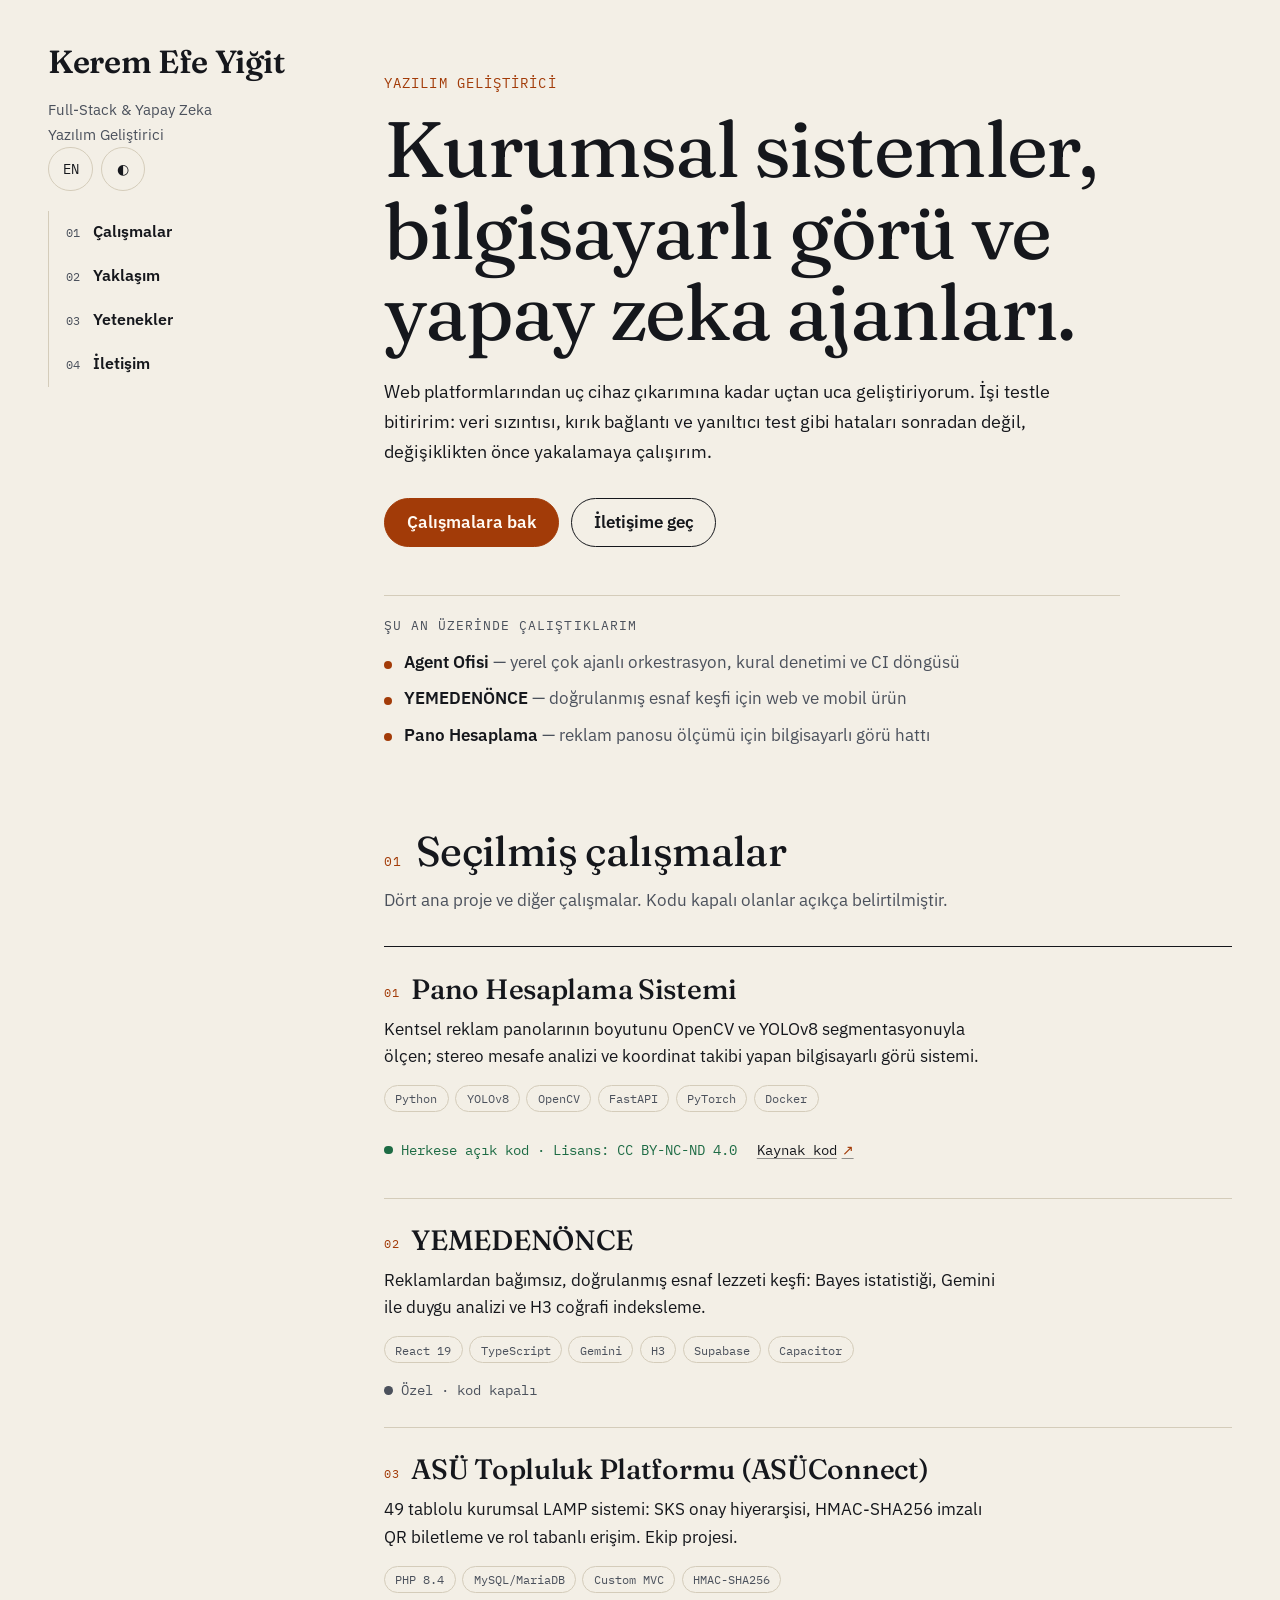
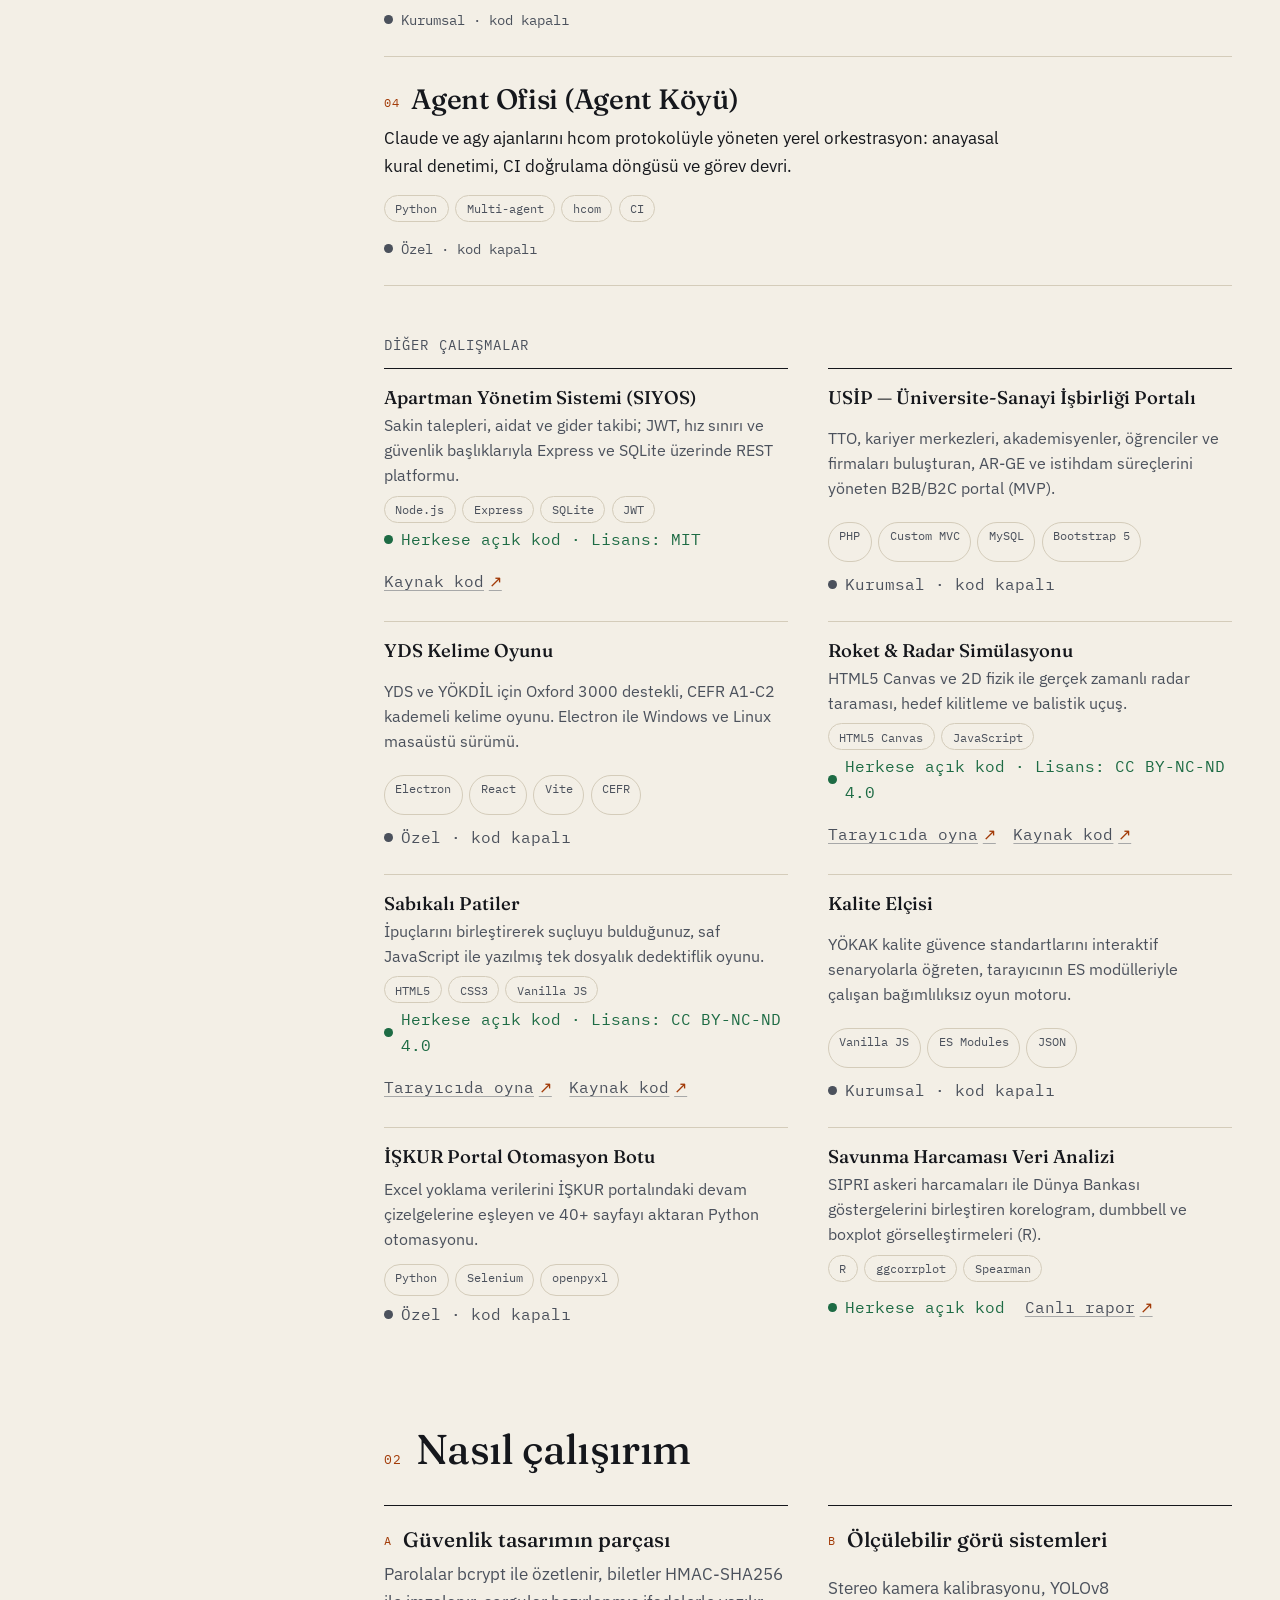
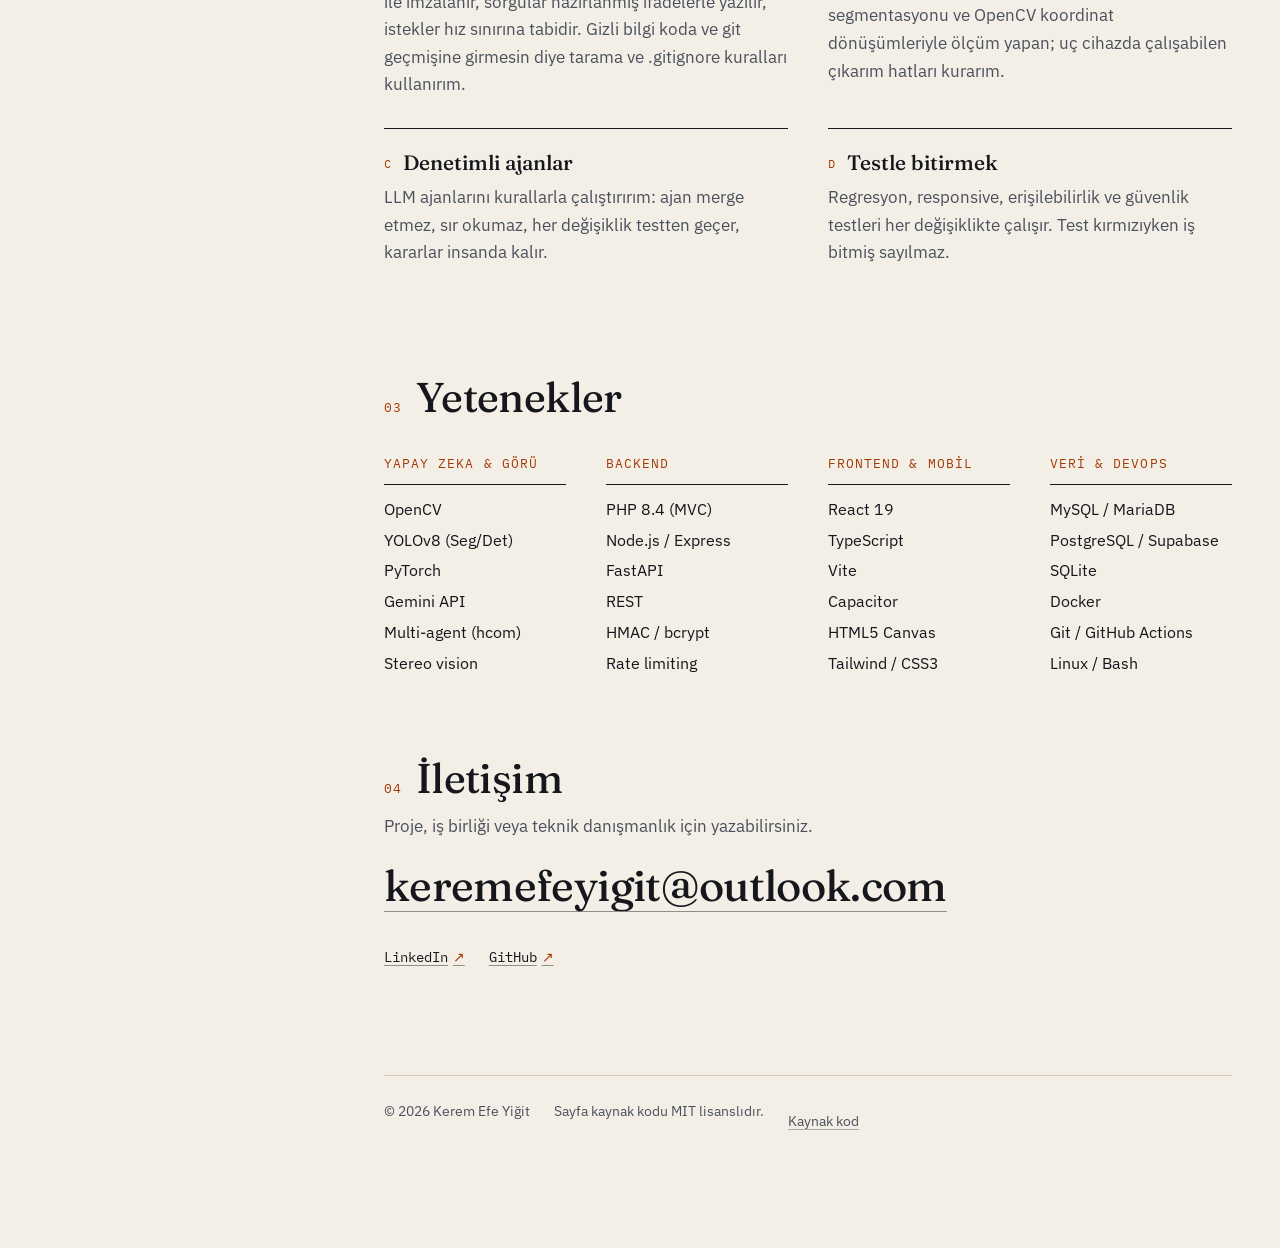
==== commit 2be43712: "wip: portfolyo yeniden tasarimi (TR/EN uretici, self-host yazi tipleri, CI iskeleti) Co-Authored-By:" ====
--- a/index.html
+++ b/index.html
@@ -1,955 +1,123 @@
-<!DOCTYPE html>
+<!doctype html>
 <html lang="tr">
 <head>
-    <meta charset="UTF-8">
-    <meta name="viewport" content="width=device-width, initial-scale=1.0">
-    <title>Kerem Efe Yiğit | Full-Stack & AI Yazılım Geliştirici</title>
-    <meta name="description" content="Kerem Efe Yiğit - Full-Stack Yazılım Geliştirici & AI / Bilgisayarlı Görü Mühendisi Portfolyosu ve Özgeçmişi.">
-    <!-- Google Fonts & Font Awesome Icons -->
-    <link rel="preconnect" href="https://fonts.googleapis.com">
-    <link rel="preconnect" href="https://fonts.gstatic.com" crossorigin>
-    <link href="https://fonts.googleapis.com/css2?family=Outfit:wght@300;400;500;600;700;800&family=Space+Grotesk:wght@500;600;700&display=swap" rel="stylesheet">
-    <link rel="stylesheet" href="https://cdnjs.cloudflare.com/ajax/libs/font-awesome/6.5.1/css/all.min.css">
-    <style>
-        :root {
-            --bg-dark: #0a0e17;
-            --bg-card: rgba(17, 24, 39, 0.75);
-            --bg-card-hover: rgba(24, 33, 53, 0.9);
-            --card-border: rgba(255, 255, 255, 0.08);
-            --card-border-hover: rgba(99, 102, 241, 0.4);
-            --primary: #6366f1;
-            --primary-gradient: linear-gradient(135deg, #6366f1 0%, #8b5cf6 50%, #ec4899 100%);
-            --accent-cyan: #06b6d4;
-            --accent-emerald: #10b981;
-            --accent-amber: #f59e0b;
-            --text-main: #f3f4f6;
-            --text-muted: #9ca3af;
-            --text-dim: #6b7280;
-        }
-
-        * {
-            margin: 0;
-            padding: 0;
-            box-sizing: border-box;
-            scroll-behavior: smooth;
-        }
-
-        body {
-            font-family: 'Outfit', sans-serif;
-            background-color: var(--bg-dark);
-            color: var(--text-main);
-            line-height: 1.6;
-            overflow-x: hidden;
-            background-image: 
-                radial-gradient(circle at 10% 15%, rgba(99, 102, 241, 0.12) 0%, transparent 40%),
-                radial-gradient(circle at 90% 40%, rgba(139, 92, 246, 0.10) 0%, transparent 45%),
-                radial-gradient(circle at 50% 85%, rgba(6, 182, 212, 0.08) 0%, transparent 50%);
-        }
-
-        /* Header & Navigation */
-        header {
-            max-width: 1240px;
-            margin: 0 auto;
-            padding: 1.8rem 2rem;
-            display: flex;
-            justify-content: space-between;
-            align-items: center;
-            position: sticky;
-            top: 0;
-            z-index: 100;
-            backdrop-filter: blur(12px);
-            background: rgba(10, 14, 23, 0.7);
-            border-bottom: 1px solid rgba(255, 255, 255, 0.05);
-        }
-
-        .logo {
-            font-family: 'Space Grotesk', sans-serif;
-            font-size: 1.6rem;
-            font-weight: 700;
-            background: var(--primary-gradient);
-            -webkit-background-clip: text;
-            -webkit-text-fill-color: transparent;
-            text-decoration: none;
-            letter-spacing: -0.5px;
-        }
-
-        nav {
-            display: flex;
-            align-items: center;
-            gap: 1.5rem;
-        }
-
-        nav a {
-            color: var(--text-muted);
-            text-decoration: none;
-            font-size: 0.95rem;
-            font-weight: 500;
-            transition: color 0.25s ease;
-        }
-
-        nav a:hover {
-            color: #fff;
-        }
-
-        .nav-social-btn {
-            padding: 0.45rem 1rem;
-            border-radius: 8px;
-            background: rgba(255, 255, 255, 0.06);
-            border: 1px solid var(--card-border);
-            color: var(--text-main) !important;
-            display: inline-flex;
-            align-items: center;
-            gap: 0.45rem;
-            font-size: 0.9rem;
-            font-weight: 600;
-            transition: all 0.25s ease;
-        }
-
-        .nav-social-btn:hover {
-            background: rgba(99, 102, 241, 0.2);
-            border-color: var(--primary);
-            color: #fff !important;
-            transform: translateY(-2px);
-        }
-
-        /* Hero Section */
-        .hero {
-            max-width: 1000px;
-            margin: 4.5rem auto 5rem;
-            text-align: center;
-            padding: 0 1.5rem;
-        }
-
-        .badge {
-            display: inline-flex;
-            align-items: center;
-            gap: 0.5rem;
-            padding: 0.45rem 1.2rem;
-            border-radius: 50px;
-            background: rgba(99, 102, 241, 0.12);
-            border: 1px solid rgba(99, 102, 241, 0.3);
-            color: #a5b4fc;
-            font-size: 0.9rem;
-            font-weight: 600;
-            margin-bottom: 1.5rem;
-        }
-
-        .hero h1 {
-            font-size: 3.6rem;
-            font-weight: 800;
-            letter-spacing: -1.5px;
-            margin-bottom: 1.3rem;
-            line-height: 1.15;
-        }
-
-        .hero h1 span {
-            background: var(--primary-gradient);
-            -webkit-background-clip: text;
-            -webkit-text-fill-color: transparent;
-        }
-
-        .hero p {
-            font-size: 1.25rem;
-            color: var(--text-muted);
-            max-width: 720px;
-            margin: 0 auto 2.5rem;
-            font-weight: 400;
-        }
-
-        .hero-actions {
-            display: flex;
-            justify-content: center;
-            gap: 1.2rem;
-            flex-wrap: wrap;
-        }
-
-        .btn {
-            display: inline-flex;
-            align-items: center;
-            gap: 0.5rem;
-            padding: 0.85rem 1.8rem;
-            border-radius: 12px;
-            font-weight: 600;
-            font-size: 0.95rem;
-            text-decoration: none;
-            transition: all 0.3s cubic-bezier(0.4, 0, 0.2, 1);
-            cursor: pointer;
-        }
-
-        .btn-primary {
-            background: var(--primary-gradient);
-            color: #fff;
-            box-shadow: 0 10px 25px -5px rgba(99, 102, 241, 0.4);
-            border: none;
-        }
-
-        .btn-primary:hover {
-            transform: translateY(-2px);
-            box-shadow: 0 15px 30px -5px rgba(99, 102, 241, 0.6);
-        }
-
-        .btn-secondary {
-            background: rgba(255, 255, 255, 0.05);
-            color: var(--text-main);
-            border: 1px solid var(--card-border);
-        }
-
-        .btn-secondary:hover {
-            background: rgba(255, 255, 255, 0.1);
-            border-color: rgba(255, 255, 255, 0.2);
-            transform: translateY(-2px);
-        }
-
-        /* Section Layout */
-        section {
-            max-width: 1240px;
-            margin: 0 auto 6rem;
-            padding: 0 1.5rem;
-        }
-
-        .section-header {
-            text-align: center;
-            margin-bottom: 3.5rem;
-        }
-
-        .section-tag {
-            color: var(--accent-cyan);
-            font-size: 0.85rem;
-            font-weight: 700;
-            text-transform: uppercase;
-            letter-spacing: 1.5px;
-            display: block;
-            margin-bottom: 0.5rem;
-        }
-
-        .section-header h2 {
-            font-size: 2.4rem;
-            font-weight: 700;
-            letter-spacing: -0.5px;
-        }
-
-        .section-header p {
-            color: var(--text-muted);
-            margin-top: 0.5rem;
-            font-size: 1.05rem;
-            max-width: 650px;
-            margin-left: auto;
-            margin-right: auto;
-        }
-
-        /* Skills Section */
-        .skills-grid {
-            display: grid;
-            grid-template-columns: repeat(auto-fit, minmax(280px, 1fr));
-            gap: 1.5rem;
-        }
-
-        .skill-box {
-            background: var(--bg-card);
-            border: 1px solid var(--card-border);
-            border-radius: 18px;
-            padding: 1.8rem;
-            backdrop-filter: blur(10px);
-            transition: all 0.3s ease;
-        }
-
-        .skill-box:hover {
-            border-color: var(--card-border-hover);
-            transform: translateY(-4px);
-        }
-
-        .skill-box-header {
-            display: flex;
-            align-items: center;
-            gap: 1rem;
-            margin-bottom: 1.2rem;
-        }
-
-        .skill-icon {
-            width: 44px;
-            height: 44px;
-            border-radius: 10px;
-            background: rgba(99, 102, 241, 0.12);
-            display: flex;
-            align-items: center;
-            justify-content: center;
-            font-size: 1.3rem;
-            color: #818cf8;
-        }
-
-        .skill-box-header h3 {
-            font-size: 1.15rem;
-            font-weight: 600;
-        }
-
-        .skill-tags {
-            display: flex;
-            flex-wrap: wrap;
-            gap: 0.5rem;
-        }
-
-        .skill-tag {
-            font-size: 0.8rem;
-            padding: 0.3rem 0.7rem;
-            border-radius: 8px;
-            background: rgba(255, 255, 255, 0.04);
-            color: var(--text-main);
-            border: 1px solid rgba(255, 255, 255, 0.07);
-        }
-
-        /* Projects Grid */
-        .projects-grid {
-            display: grid;
-            grid-template-columns: repeat(auto-fit, minmax(360px, 1fr));
-            gap: 2rem;
-        }
-
-        .project-card {
-            background: var(--bg-card);
-            border: 1px solid var(--card-border);
-            border-radius: 20px;
-            padding: 2.2rem;
-            backdrop-filter: blur(10px);
-            transition: all 0.3s cubic-bezier(0.4, 0, 0.2, 1);
-            display: flex;
-            flex-direction: column;
-            justify-content: space-between;
-            position: relative;
-            overflow: hidden;
-        }
-
-        .project-card.featured {
-            border-color: rgba(99, 102, 241, 0.35);
-        }
-
-        .card-top-tag {
-            position: absolute;
-            top: 18px;
-            right: 20px;
-            font-size: 0.72rem;
-            font-weight: 700;
-            text-transform: uppercase;
-            padding: 0.25rem 0.65rem;
-            border-radius: 20px;
-            letter-spacing: 0.5px;
-        }
-
-        .tag-featured {
-            background: rgba(99, 102, 241, 0.2);
-            color: #a5b4fc;
-            border: 1px solid rgba(99, 102, 241, 0.4);
-        }
-
-        .project-card:hover {
-            transform: translateY(-6px);
-            background: var(--bg-card-hover);
-            border-color: var(--card-border-hover);
-            box-shadow: 0 20px 40px -15px rgba(0, 0, 0, 0.6);
-        }
-
-        .project-icon {
-            width: 52px;
-            height: 52px;
-            border-radius: 14px;
-            background: rgba(99, 102, 241, 0.12);
-            display: flex;
-            align-items: center;
-            justify-content: center;
-            font-size: 1.6rem;
-            color: #818cf8;
-            margin-bottom: 1.5rem;
-        }
-
-        .project-card h3 {
-            font-size: 1.35rem;
-            font-weight: 700;
-            margin-bottom: 0.75rem;
-            line-height: 1.3;
-        }
-
-        .project-card p {
-            color: var(--text-muted);
-            font-size: 0.95rem;
-            line-height: 1.55;
-            margin-bottom: 1.5rem;
-        }
-
-        .tech-tags {
-            display: flex;
-            flex-wrap: wrap;
-            gap: 0.45rem;
-            margin-bottom: 1.8rem;
-        }
-
-        .tech-tag {
-            font-size: 0.75rem;
-            font-weight: 500;
-            padding: 0.25rem 0.65rem;
-            border-radius: 6px;
-            background: rgba(255, 255, 255, 0.05);
-            color: var(--accent-cyan);
-            border: 1px solid rgba(6, 182, 212, 0.2);
-        }
-
-        .project-footer {
-            display: flex;
-            align-items: center;
-            justify-content: space-between;
-            border-top: 1px solid rgba(255, 255, 255, 0.06);
-            padding-top: 1.2rem;
-            margin-top: auto;
-            gap: 0.8rem;
-        }
-
-        .project-link {
-            display: inline-flex;
-            align-items: center;
-            gap: 0.45rem;
-            color: #818cf8;
-            text-decoration: none;
-            font-weight: 600;
-            font-size: 0.88rem;
-            transition: all 0.2s;
-            padding: 0.4rem 0.8rem;
-            border-radius: 8px;
-            background: rgba(99, 102, 241, 0.1);
-            border: 1px solid rgba(99, 102, 241, 0.25);
-        }
-
-        .project-link:hover {
-            color: #fff;
-            background: rgba(99, 102, 241, 0.25);
-            border-color: var(--primary);
-            gap: 0.65rem;
-        }
-
-        /* Badges for Public vs Private */
-        .repo-badge {
-            font-size: 0.76rem;
-            font-weight: 600;
-            padding: 0.35rem 0.75rem;
-            border-radius: 8px;
-            display: inline-flex;
-            align-items: center;
-            gap: 0.4rem;
-            white-space: nowrap;
-        }
-
-        .public-badge {
-            background: rgba(16, 185, 129, 0.12);
-            color: #34d399;
-            border: 1px solid rgba(16, 185, 129, 0.25);
-        }
-
-        .private-badge {
-            background: rgba(245, 158, 11, 0.12);
-            color: #fbbf24;
-            border: 1px solid rgba(245, 158, 11, 0.25);
-        }
-
-        .private-info-note {
-            font-size: 0.78rem;
-            color: var(--text-dim);
-            display: inline-flex;
-            align-items: center;
-            gap: 0.35rem;
-            font-weight: 500;
-        }
-
-        /* Experience / Highlights */
-        .experience-card {
-            background: var(--bg-card);
-            border: 1px solid var(--card-border);
-            border-radius: 20px;
-            padding: 2.5rem;
-            margin-bottom: 2rem;
-            backdrop-filter: blur(10px);
-        }
-
-        .exp-item {
-            display: flex;
-            gap: 1.5rem;
-            margin-bottom: 2rem;
-        }
-
-        .exp-item:last-child {
-            margin-bottom: 0;
-        }
-
-        .exp-bullet {
-            width: 36px;
-            height: 36px;
-            border-radius: 50%;
-            background: rgba(99, 102, 241, 0.15);
-            border: 1px solid var(--primary);
-            display: flex;
-            align-items: center;
-            justify-content: center;
-            color: #818cf8;
-            flex-shrink: 0;
-            margin-top: 0.2rem;
-        }
-
-        .exp-content h4 {
-            font-size: 1.2rem;
-            font-weight: 700;
-            margin-bottom: 0.3rem;
-        }
-
-        .exp-content .exp-meta {
-            font-size: 0.85rem;
-            color: var(--accent-cyan);
-            margin-bottom: 0.6rem;
-            font-weight: 500;
-        }
-
-        .exp-content p {
-            color: var(--text-muted);
-            font-size: 0.95rem;
-            line-height: 1.55;
-        }
-
-        /* Contact Section */
-        .contact-card {
-            background: linear-gradient(135deg, rgba(99, 102, 241, 0.15) 0%, rgba(139, 92, 246, 0.05) 100%);
-            border: 1px solid rgba(99, 102, 241, 0.3);
-            border-radius: 24px;
-            padding: 3.5rem 2rem;
-            text-align: center;
-            backdrop-filter: blur(12px);
-        }
-
-        .contact-card h2 {
-            font-size: 2.2rem;
-            margin-bottom: 1rem;
-        }
-
-        .contact-card p {
-            color: var(--text-muted);
-            max-width: 600px;
-            margin: 0 auto 2.5rem;
-            font-size: 1.05rem;
-        }
-
-        .contact-links {
-            display: flex;
-            justify-content: center;
-            gap: 1.2rem;
-            flex-wrap: wrap;
-        }
-
-        /* Footer */
-        footer {
-            text-align: center;
-            padding: 3rem 1.5rem;
-            border-top: 1px solid var(--card-border);
-            color: var(--text-muted);
-            font-size: 0.9rem;
-        }
-
-        footer a {
-            color: #818cf8;
-            text-decoration: none;
-        }
-
-        @media (max-width: 768px) {
-            header { padding: 1.2rem 1.5rem; }
-            nav { gap: 0.9rem; }
-            .hero h1 { font-size: 2.4rem; }
-            .projects-grid { grid-template-columns: 1fr; }
-            .skills-grid { grid-template-columns: 1fr; }
-            .exp-item { flex-direction: column; gap: 0.8rem; }
-            .project-footer { flex-direction: column; align-items: flex-start; }
-        }
-    </style>
+<meta charset="utf-8">
+<meta http-equiv="Content-Security-Policy" content="default-src 'none'; script-src 'self'; style-src 'self'; img-src 'self' data:; font-src 'self'; connect-src 'none'; base-uri 'none'; form-action 'none'; manifest-src 'none'">
+<meta name="viewport" content="width=device-width, initial-scale=1">
+<title>Kerem Efe Yiğit — Full-Stack &amp; Yapay Zeka Yazılım Geliştirici</title>
+<meta name="description" content="Kerem Efe Yiğit: kurumsal web sistemleri, bilgisayarlı görü ve çok ajanlı yapay zeka orkestrasyonu geliştiren yazılımcı. Seçilmiş çalışmalar, yaklaşım ve iletişim.">
+<meta name="referrer" content="strict-origin-when-cross-origin">
+<meta name="color-scheme" content="light dark">
+<meta name="theme-color" content="#f3efe6" media="(prefers-color-scheme: light)">
+<meta name="theme-color" content="#101215" media="(prefers-color-scheme: dark)">
+<link rel="canonical" href="https://keremefeyigit.github.io/">
+<link rel="alternate" hreflang="tr" href="https://keremefeyigit.github.io/">
+<link rel="alternate" hreflang="en" href="https://keremefeyigit.github.io/en/">
+<link rel="alternate" hreflang="x-default" href="https://keremefeyigit.github.io/">
+<link rel="icon" href="/assets/img/favicon.svg" type="image/svg+xml">
+<meta property="og:type" content="website">
+<meta property="og:site_name" content="Kerem Efe Yiğit">
+<meta property="og:title" content="Kerem Efe Yiğit — Full-Stack &amp; Yapay Zeka Yazılım Geliştirici">
+<meta property="og:description" content="Kerem Efe Yiğit: kurumsal web sistemleri, bilgisayarlı görü ve çok ajanlı yapay zeka orkestrasyonu geliştiren yazılımcı. Seçilmiş çalışmalar, yaklaşım ve iletişim.">
+<meta property="og:url" content="https://keremefeyigit.github.io/">
+<meta property="og:locale" content="tr_TR">
+<meta property="og:image" content="https://keremefeyigit.github.io/assets/img/og.png">
+<meta property="og:image:width" content="1200">
+<meta property="og:image:height" content="630">
+<meta property="og:image:alt" content="Kerem Efe Yiğit — Full-Stack &amp; Yapay Zeka Yazılım Geliştirici">
+<meta name="twitter:card" content="summary_large_image">
+<meta name="twitter:title" content="Kerem Efe Yiğit — Full-Stack &amp; Yapay Zeka Yazılım Geliştirici">
+<meta name="twitter:description" content="Kerem Efe Yiğit: kurumsal web sistemleri, bilgisayarlı görü ve çok ajanlı yapay zeka orkestrasyonu geliştiren yazılımcı. Seçilmiş çalışmalar, yaklaşım ve iletişim.">
+<meta name="twitter:image" content="https://keremefeyigit.github.io/assets/img/og.png">
+<link rel="preload" href="/assets/fonts/fraunces-latin-wght-normal.woff2" as="font" type="font/woff2" crossorigin>
+<link rel="preload" href="/assets/fonts/ibm-plex-sans-latin-400-normal.woff2" as="font" type="font/woff2" crossorigin>
+<link rel="stylesheet" href="/assets/css/style.css">
+<script src="/assets/js/theme.js"></script>
+<script type="application/ld+json">
+{
+  "@context": "https://schema.org",
+  "@type": "Person",
+  "name": "Kerem Efe Yiğit",
+  "url": "https://keremefeyigit.github.io/",
+  "jobTitle": "Full-Stack & Yapay Zeka Yazılım Geliştirici",
+  "inLanguage": "tr",
+  "sameAs": [
+    "https://github.com/keremefeyigit",
+    "https://www.linkedin.com/in/kerem-efe-yi%C4%9Fit/"
+  ],
+  "knowsAbout": [
+    "Computer vision",
+    "OpenCV",
+    "YOLOv8",
+    "PHP",
+    "Node.js",
+    "React",
+    "TypeScript",
+    "Multi-agent systems"
+  ]
+}
+</script>
 </head>
 <body>
+<a class="skip" href="#main">İçeriğe geç</a>
+<div class="shell">
+<header class="rail">
+  <div class="rail-top">
+    <div>
+      <a class="brand" href="/">Kerem Efe Yiğit</a>
+      <p class="role">Full-Stack &amp; Yapay Zeka Yazılım Geliştirici</p>
+    </div>
+    <div class="tools">
+      <a class="lang" href="/en/" hreflang="en" lang="en" title="English">EN</a>
+      <button class="theme" type="button" data-theme-toggle data-label-dark="Koyu tema" data-label-light="Açık tema" aria-label="Tema değiştir" aria-pressed="false" hidden>&#9680;</button>
+    </div>
+  </div>
+  <nav aria-label="Ana gezinme" data-nav><ol class="nav"><li><a href="#work"><span class="n">01</span>Çalışmalar</a></li><li><a href="#approach"><span class="n">02</span>Yaklaşım</a></li><li><a href="#skills"><span class="n">03</span>Yetenekler</a></li><li><a href="#contact"><span class="n">04</span>İletişim</a></li></ol></nav>
+</header>
+<main id="main">
+  <section class="hero" aria-labelledby="hero-title">
+    <p class="kicker">Yazılım geliştirici</p>
+    <h1 id="hero-title">Kurumsal sistemler, bilgisayarlı görü ve yapay zeka ajanları.</h1>
+    <p class="lead">Web platformlarından uç cihaz çıkarımına kadar uçtan uca geliştiriyorum. İşi testle bitiririm: veri sızıntısı, kırık bağlantı ve yanıltıcı test gibi hataları sonradan değil, değişiklikten önce yakalamaya çalışırım.</p>
+    <p class="cta"><a class="btn" href="#work">Çalışmalara bak</a><a class="btn ghost" href="#contact">İletişime geç</a></p>
+    <div class="now"><p class="now-title">Şu an üzerinde çalıştıklarım</p><ul><li><strong>Agent Ofisi</strong> <span>— yerel çok ajanlı orkestrasyon, kural denetimi ve CI döngüsü</span></li><li><strong>YEMEDENÖNCE</strong> <span>— doğrulanmış esnaf keşfi için web ve mobil ürün</span></li><li><strong>Pano Hesaplama</strong> <span>— reklam panosu ölçümü için bilgisayarlı görü hattı</span></li></ul></div>
+  </section>
 
-    <!-- Header Navigation -->
-    <header>
-        <a href="#" class="logo">Kerem Efe Yiğit</a>
-        <nav>
-            <a href="#projects">Projeler</a>
-            <a href="#skills">Yetenekler</a>
-            <a href="#experience">Deneyim</a>
-            <a href="#contact">İletişim</a>
-            <a href="https://github.com/keremefeyigit" target="_blank" class="nav-social-btn"><i class="fab fa-github"></i> GitHub</a>
-            <a href="https://www.linkedin.com/in/kerem-efe-yi%C4%9Fit/" target="_blank" class="nav-social-btn"><i class="fab fa-linkedin"></i> LinkedIn</a>
-        </nav>
-    </header>
+  <section id="work" aria-labelledby="work-title">
+    <h2 id="work-title"><span class="n">01</span>Seçilmiş çalışmalar</h2>
+    <p class="intro">Dört ana proje ve diğer çalışmalar. Kodu kapalı olanlar açıkça belirtilmiştir.</p>
+    <ol class="featured"><li class="proj" id="p-pano"><h3>Pano Hesaplama Sistemi</h3><p>Kentsel reklam panolarının boyutunu OpenCV ve YOLOv8 segmentasyonuyla ölçen; stereo mesafe analizi ve koordinat takibi yapan bilgisayarlı görü sistemi.</p><ul class="tags"><li>Python</li><li>YOLOv8</li><li>OpenCV</li><li>FastAPI</li><li>PyTorch</li><li>Docker</li></ul><p class="meta"><span class="vis open">Herkese açık kod · Lisans: CC BY-NC-ND 4.0</span><span class="links"><a href="https://github.com/keremefeyigit/PanoHesaplamaSistemi" rel="noopener noreferrer" target="_blank">Kaynak kod</a></span></p></li><li class="proj" id="p-yemedenonce"><h3>YEMEDENÖNCE</h3><p>Reklamlardan bağımsız, doğrulanmış esnaf lezzeti keşfi: Bayes istatistiği, Gemini ile duygu analizi ve H3 coğrafi indeksleme.</p><ul class="tags"><li>React 19</li><li>TypeScript</li><li>Gemini</li><li>H3</li><li>Supabase</li><li>Capacitor</li></ul><p class="meta"><span class="vis private">Özel · kod kapalı</span></p></li><li class="proj" id="p-asu"><h3>ASÜ Topluluk Platformu (ASÜConnect)</h3><p>49 tablolu kurumsal LAMP sistemi: SKS onay hiyerarşisi, HMAC-SHA256 imzalı QR biletleme ve rol tabanlı erişim. Ekip projesi.</p><ul class="tags"><li>PHP 8.4</li><li>MySQL/MariaDB</li><li>Custom MVC</li><li>HMAC-SHA256</li></ul><p class="meta"><span class="vis corporate">Kurumsal · kod kapalı</span></p></li><li class="proj" id="p-agent"><h3>Agent Ofisi (Agent Köyü)</h3><p>Claude ve agy ajanlarını hcom protokolüyle yöneten yerel orkestrasyon: anayasal kural denetimi, CI doğrulama döngüsü ve görev devri.</p><ul class="tags"><li>Python</li><li>Multi-agent</li><li>hcom</li><li>CI</li></ul><p class="meta"><span class="vis private">Özel · kod kapalı</span></p></li></ol>
+    <h3 class="more-title">Diğer çalışmalar</h3>
+    <ul class="more"><li id="p-siyos"><h3>Apartman Yönetim Sistemi (SIYOS)</h3><p>Sakin talepleri, aidat ve gider takibi; JWT, hız sınırı ve güvenlik başlıklarıyla Express ve SQLite üzerinde REST platformu.</p><ul class="tags"><li>Node.js</li><li>Express</li><li>SQLite</li><li>JWT</li></ul><p class="meta"><span class="vis open">Herkese açık kod · Lisans: MIT</span><span class="links"><a href="https://github.com/keremefeyigit/Apartman-Yonetim-Sistemi" rel="noopener noreferrer" target="_blank">Kaynak kod</a></span></p></li><li id="p-usip"><h3>USİP — Üniversite-Sanayi İşbirliği Portalı</h3><p>TTO, kariyer merkezleri, akademisyenler, öğrenciler ve firmaları buluşturan, AR-GE ve istihdam süreçlerini yöneten B2B/B2C portal (MVP).</p><ul class="tags"><li>PHP</li><li>Custom MVC</li><li>MySQL</li><li>Bootstrap 5</li></ul><p class="meta"><span class="vis corporate">Kurumsal · kod kapalı</span></p></li><li id="p-yds"><h3>YDS Kelime Oyunu</h3><p>YDS ve YÖKDİL için Oxford 3000 destekli, CEFR A1-C2 kademeli kelime oyunu. Electron ile Windows ve Linux masaüstü sürümü.</p><ul class="tags"><li>Electron</li><li>React</li><li>Vite</li><li>CEFR</li></ul><p class="meta"><span class="vis private">Özel · kod kapalı</span></p></li><li id="p-roket"><h3>Roket &amp; Radar Simülasyonu</h3><p>HTML5 Canvas ve 2D fizik ile gerçek zamanlı radar taraması, hedef kilitleme ve balistik uçuş.</p><ul class="tags"><li>HTML5 Canvas</li><li>JavaScript</li></ul><p class="meta"><span class="vis open">Herkese açık kod · Lisans: CC BY-NC-ND 4.0</span><span class="links"><a href="https://keremefeyigit.github.io/Roket-Oyunu/" rel="noopener noreferrer" target="_blank">Tarayıcıda oyna</a><a href="https://github.com/keremefeyigit/Roket-Oyunu" rel="noopener noreferrer" target="_blank">Kaynak kod</a></span></p></li><li id="p-sabikali"><h3>Sabıkalı Patiler</h3><p>İpuçlarını birleştirerek suçluyu bulduğunuz, saf JavaScript ile yazılmış tek dosyalık dedektiflik oyunu.</p><ul class="tags"><li>HTML5</li><li>CSS3</li><li>Vanilla JS</li></ul><p class="meta"><span class="vis open">Herkese açık kod · Lisans: CC BY-NC-ND 4.0</span><span class="links"><a href="https://keremefeyigit.github.io/Sabikali-Patiler/" rel="noopener noreferrer" target="_blank">Tarayıcıda oyna</a><a href="https://github.com/keremefeyigit/Sabikali-Patiler" rel="noopener noreferrer" target="_blank">Kaynak kod</a></span></p></li><li id="p-kalite"><h3>Kalite Elçisi</h3><p>YÖKAK kalite güvence standartlarını interaktif senaryolarla öğreten, tarayıcının ES modülleriyle çalışan bağımlılıksız oyun motoru.</p><ul class="tags"><li>Vanilla JS</li><li>ES Modules</li><li>JSON</li></ul><p class="meta"><span class="vis corporate">Kurumsal · kod kapalı</span></p></li><li id="p-iskur"><h3>İŞKUR Portal Otomasyon Botu</h3><p>Excel yoklama verilerini İŞKUR portalındaki devam çizelgelerine eşleyen ve 40+ sayfayı aktaran Python otomasyonu.</p><ul class="tags"><li>Python</li><li>Selenium</li><li>openpyxl</li></ul><p class="meta"><span class="vis private">Özel · kod kapalı</span></p></li><li id="p-savunma"><h3>Savunma Harcaması Veri Analizi</h3><p>SIPRI askeri harcamaları ile Dünya Bankası göstergelerini birleştiren korelogram, dumbbell ve boxplot görselleştirmeleri (R).</p><ul class="tags"><li>R</li><li>ggcorrplot</li><li>Spearman</li></ul><p class="meta"><span class="vis open">Herkese açık kod</span><span class="links"><a href="https://yusakru.github.io/asu-savunma-harcamalari-veri-gorsellestirme/" rel="noopener noreferrer" target="_blank">Canlı rapor</a></span></p></li></ul>
+  </section>
 
-    <main>
-        <!-- Hero Section -->
-        <section class="hero">
-            <span class="badge"><i class="fas fa-sparkles"></i> Full-Stack & AI Yazılım Geliştirici</span>
-            <h1>Yüksek Performanslı Sistemler, <span>Yapay Zeka & Görü İşleme</span></h1>
-            <p>Büyük ölçekli web mimarileri, derin öğrenme tabanlı bilgisayarlı görü sistemleri, otonom AI ajan orkestrasyonu ve mobil platformlar geliştiriyorum.</p>
-            <div class="hero-actions">
-                <a href="#projects" class="btn btn-primary"><i class="fas fa-grid-2"></i> Projeleri İncele</a>
-                <a href="https://github.com/keremefeyigit" target="_blank" class="btn btn-secondary"><i class="fab fa-github"></i> GitHub Profilim</a>
-                <a href="https://www.linkedin.com/in/kerem-efe-yi%C4%9Fit/" target="_blank" class="btn btn-secondary"><i class="fab fa-linkedin"></i> LinkedIn</a>
-            </div>
-        </section>
+  <section id="approach" aria-labelledby="approach-title">
+    <h2 id="approach-title"><span class="n">02</span>Nasıl çalışırım</h2>
+    <ol class="principles"><li><h3>Güvenlik tasarımın parçası</h3><p>Parolalar bcrypt ile özetlenir, biletler HMAC-SHA256 ile imzalanır, sorgular hazırlanmış ifadelerle yazılır, istekler hız sınırına tabidir. Gizli bilgi koda ve git geçmişine girmesin diye tarama ve .gitignore kuralları kullanırım.</p></li><li><h3>Ölçülebilir görü sistemleri</h3><p>Stereo kamera kalibrasyonu, YOLOv8 segmentasyonu ve OpenCV koordinat dönüşümleriyle ölçüm yapan; uç cihazda çalışabilen çıkarım hatları kurarım.</p></li><li><h3>Denetimli ajanlar</h3><p>LLM ajanlarını kurallarla çalıştırırım: ajan merge etmez, sır okumaz, her değişiklik testten geçer, kararlar insanda kalır.</p></li><li><h3>Testle bitirmek</h3><p>Regresyon, responsive, erişilebilirlik ve güvenlik testleri her değişiklikte çalışır. Test kırmızıyken iş bitmiş sayılmaz.</p></li></ol>
+  </section>
 
-        <!-- Technical Skills Section -->
-        <section id="skills">
-            <div class="section-header">
-                <span class="section-tag">YETENEK MATRİSİ</span>
-                <h2>Teknolojiler & Uzmanlıklar</h2>
-                <p>Uçtan uca ürün geliştirme süreçlerinde aktif kullandığım diller, çerçeveler ve araçlar.</p>
-            </div>
-            <div class="skills-grid">
-                <div class="skill-box">
-                    <div class="skill-box-header">
-                        <div class="skill-icon"><i class="fas fa-brain"></i></div>
-                        <h3>AI & Bilgisayarlı Görü</h3>
-                    </div>
-                    <div class="skill-tags">
-                        <span class="skill-tag">OpenCV</span>
-                        <span class="skill-tag">YOLOv8 (Seg/Det)</span>
-                        <span class="skill-tag">PyTorch</span>
-                        <span class="skill-tag">Gemini 2.5 API</span>
-                        <span class="skill-tag">Multi-Agent (hcom)</span>
-                        <span class="skill-tag">Duygu Analizi</span>
-                        <span class="skill-tag">Stereo Vision</span>
-                    </div>
-                </div>
+  <section id="skills" aria-labelledby="skills-title">
+    <h2 id="skills-title"><span class="n">03</span>Yetenekler</h2>
+    <div class="skills"><div><h3>Yapay zeka &amp; görü</h3><ul><li>OpenCV</li><li>YOLOv8 (Seg/Det)</li><li>PyTorch</li><li>Gemini API</li><li>Multi-agent (hcom)</li><li>Stereo vision</li></ul></div><div><h3>Backend</h3><ul><li>PHP 8.4 (MVC)</li><li>Node.js / Express</li><li>FastAPI</li><li>REST</li><li>HMAC / bcrypt</li><li>Rate limiting</li></ul></div><div><h3>Frontend &amp; mobil</h3><ul><li>React 19</li><li>TypeScript</li><li>Vite</li><li>Capacitor</li><li>HTML5 Canvas</li><li>Tailwind / CSS3</li></ul></div><div><h3>Veri &amp; DevOps</h3><ul><li>MySQL / MariaDB</li><li>PostgreSQL / Supabase</li><li>SQLite</li><li>Docker</li><li>Git / GitHub Actions</li><li>Linux / Bash</li></ul></div></div>
+  </section>
 
-                <div class="skill-box">
-                    <div class="skill-box-header">
-                        <div class="skill-icon"><i class="fas fa-server"></i></div>
-                        <h3>Backend & Mimariler</h3>
-                    </div>
-                    <div class="skill-tags">
-                        <span class="skill-tag">PHP 8.4 (MVC)</span>
-                        <span class="skill-tag">Node.js / Express</span>
-                        <span class="skill-tag">FastAPI (Python)</span>
-                        <span class="skill-tag">RESTful API</span>
-                        <span class="skill-tag">HMAC / BCRYPT</span>
-                        <span class="skill-tag">Rate Limiting</span>
-                        <span class="skill-tag">Microservices</span>
-                    </div>
-                </div>
+  <section id="contact" aria-labelledby="contact-title">
+    <h2 id="contact-title"><span class="n">04</span>İletişim</h2>
+    <p class="intro">Proje, iş birliği veya teknik danışmanlık için yazabilirsiniz.</p>
+    <a class="contact-mail" href="#contact" data-mail-user="keremefeyigit" data-mail-domain="outlook.com">keremefeyigit [at] outlook.com</a>
+    <p class="contact-links">
+      <a href="https://www.linkedin.com/in/kerem-efe-yi%C4%9Fit/" rel="noopener noreferrer" target="_blank">LinkedIn</a>
+      <a href="https://github.com/keremefeyigit" rel="noopener noreferrer" target="_blank">GitHub</a>
+    </p>
+  </section>
 
-                <div class="skill-box">
-                    <div class="skill-box-header">
-                        <div class="skill-icon"><i class="fas fa-laptop-code"></i></div>
-                        <h3>Frontend & Mobil</h3>
-                    </div>
-                    <div class="skill-tags">
-                        <span class="skill-tag">React 19</span>
-                        <span class="skill-tag">TypeScript</span>
-                        <span class="skill-tag">Vite</span>
-                        <span class="skill-tag">Capacitor Mobile</span>
-                        <span class="skill-tag">HTML5 Canvas</span>
-                        <span class="skill-tag">Tailwind / CSS3</span>
-                        <span class="skill-tag">ES Modülleri</span>
-                    </div>
-                </div>
-
-                <div class="skill-box">
-                    <div class="skill-box-header">
-                        <div class="skill-icon"><i class="fas fa-database"></i></div>
-                        <h3>Veri & DevOps</h3>
-                    </div>
-                    <div class="skill-tags">
-                        <span class="skill-tag">MySQL / MariaDB</span>
-                        <span class="skill-tag">PostgreSQL / Supabase</span>
-                        <span class="skill-tag">SQLite3</span>
-                        <span class="skill-tag">Docker</span>
-                        <span class="skill-tag">Git / GitHub CI</span>
-                        <span class="skill-tag">Linux / Bash</span>
-                        <span class="skill-tag">R (ggcorrplot)</span>
-                    </div>
-                </div>
-            </div>
-        </section>
-
-        <!-- Projects Showcase -->
-        <section id="projects">
-            <div class="section-header">
-                <span class="section-tag">PORTFOLYO</span>
-                <h2>Öne Çıkan Projeler</h2>
-                <p>Gerçek dünya problemlerini çözen, açık kaynak ve kurumsal/özel geliştirilmiş sistemler.</p>
-            </div>
-            <div class="projects-grid">
-
-                <!-- PANO HESAPLAMA SİSTEMİ (PUBLIC) -->
-                <div class="project-card featured">
-                    <span class="card-top-tag tag-featured">Öne Çıkan</span>
-                    <div>
-                        <div class="project-icon"><i class="fas fa-camera"></i></div>
-                        <h3>Pano Hesaplama Sistemi</h3>
-                        <p>Kentsel reklam alanlarının denetimi için OpenCV ve YOLOv8 segmentasyon tabanlı; milimetrik boyut tespiti, stereo mesafe analizi ve koordinat takibi yapan yapay zeka ekosistemi.</p>
-                        <div class="tech-tags">
-                            <span class="tech-tag">Python</span>
-                            <span class="tech-tag">YOLOv8</span>
-                            <span class="tech-tag">OpenCV</span>
-                            <span class="tech-tag">FastAPI</span>
-                            <span class="tech-tag">PyTorch</span>
-                            <span class="tech-tag">Docker</span>
-                        </div>
-                    </div>
-                    <div class="project-footer">
-                        <a href="https://github.com/keremefeyigit/PanoHesaplamaSistemi" target="_blank" class="project-link"><i class="fab fa-github"></i> Depoyu İncele <i class="fas fa-arrow-up-right-from-square"></i></a>
-                        <span class="repo-badge public-badge"><i class="fas fa-globe"></i> Açık Kaynak</span>
-                    </div>
-                </div>
-
-                <!-- YEMEDENÖNCE (PRIVATE) -->
-                <div class="project-card featured">
-                    <span class="card-top-tag tag-featured">Öne Çıkan</span>
-                    <div>
-                        <div class="project-icon"><i class="fas fa-utensils"></i></div>
-                        <h3>YEMEDENÖNCE</h3>
-                        <p>Google Maps reklamlarından bağımsız; Bayes istatistiği, Gemini 2.5 Flash duygu analizi ve H3 coğrafi indeksleme ile doğrulanmış esnaf lezzeti keşif platformu.</p>
-                        <div class="tech-tags">
-                            <span class="tech-tag">React 19</span>
-                            <span class="tech-tag">TypeScript</span>
-                            <span class="tech-tag">Gemini AI</span>
-                            <span class="tech-tag">H3 Geo</span>
-                            <span class="tech-tag">Supabase</span>
-                            <span class="tech-tag">Capacitor</span>
-                        </div>
-                    </div>
-                    <div class="project-footer">
-                        <span class="repo-badge private-badge"><i class="fas fa-lock"></i> Özel Girişim / Ticari</span>
-                        <span class="private-info-note"><i class="fas fa-shield"></i> Kodlar Gizlidir</span>
-                    </div>
-                </div>
-
-                <!-- ASÜ TOPLULUK PLATFORMU (PRIVATE / ENTERPRISE) -->
-                <div class="project-card featured">
-                    <span class="card-top-tag tag-featured">Öne Çıkan</span>
-                    <div>
-                        <div class="project-icon"><i class="fas fa-users-gear"></i></div>
-                        <h3>ASÜ Topluluk Platformu (ASÜConnect)</h3>
-                        <p>49 veritabanı tablosu üzerinde çalışan; SKS onay hiyerarşisi (araç, salon, stand, malzeme), HMAC-SHA256 imzalı QR biletleme ve rol tabanlı erişim kontrolü sağlayan kurumsal LAMP sistemi.</p>
-                        <div class="tech-tags">
-                            <span class="tech-tag">PHP 8.4</span>
-                            <span class="tech-tag">MySQL/MariaDB</span>
-                            <span class="tech-tag">Custom MVC</span>
-                            <span class="tech-tag">HMAC Bilet</span>
-                            <span class="tech-tag">CSRF/BCRYPT</span>
-                        </div>
-                    </div>
-                    <div class="project-footer">
-                        <span class="repo-badge private-badge"><i class="fas fa-lock"></i> Kurumsal / Üniversite</span>
-                        <span class="private-info-note"><i class="fas fa-university"></i> Üniversite İçi Sistem</span>
-                    </div>
-                </div>
-
-                <!-- APARTMAN YÖNETİM SİSTEMİ (PUBLIC) -->
-                <div class="project-card">
-                    <div>
-                        <div class="project-icon"><i class="fas fa-building"></i></div>
-                        <h3>Apartman Yönetim Sistemi</h3>
-                        <p>Daire sakinleri, aidat takibi ve apartman giderleri için geliştirilmiş; JWT tabanlı, rate-limiting ve güvenlik başlıklarıyla sertleştirilmiş RESTful Express.js & SQLite platformu.</p>
-                        <div class="tech-tags">
-                            <span class="tech-tag">Node.js</span>
-                            <span class="tech-tag">Express.js</span>
-                            <span class="tech-tag">SQLite3</span>
-                            <span class="tech-tag">JWT</span>
-                            <span class="tech-tag">Rate-Limit</span>
-                        </div>
-                    </div>
-                    <div class="project-footer">
-                        <a href="https://github.com/keremefeyigit/Apartman-Yonetim-Sistemi" target="_blank" class="project-link"><i class="fab fa-github"></i> Depoyu İncele <i class="fas fa-arrow-up-right-from-square"></i></a>
-                        <span class="repo-badge public-badge"><i class="fas fa-globe"></i> Açık Kaynak</span>
-                    </div>
-                </div>
-
-                <!-- AGENT KÖYÜ / OFİSİ (PRIVATE / RESEARCH) -->
-                <div class="project-card">
-                    <div>
-                        <div class="project-icon"><i class="fas fa-robot"></i></div>
-                        <h3>Agent Ofisi (Agent Köyü)</h3>
-                        <p>Otonom LLM ajanlarını (Claude & agy) hcom protokolü üzerinden bir köy gibi yöneten, anayasal kural denetimi, CI/CD doğrulama döngüsü ve görev devri sağlayan ajan orkestrasyon motoru.</p>
-                        <div class="tech-tags">
-                            <span class="tech-tag">Python</span>
-                            <span class="tech-tag">Multi-Agent</span>
-                            <span class="tech-tag">hcom Protocol</span>
-                            <span class="tech-tag">CI Otomasyonu</span>
-                        </div>
-                    </div>
-                    <div class="project-footer">
-                        <span class="repo-badge private-badge"><i class="fas fa-lock"></i> Özel Ar-Ge Projesi</span>
-                        <span class="private-info-note"><i class="fas fa-microchip"></i> Yerel Orkestrasyon</span>
-                    </div>
-                </div>
-
-                <!-- USİP (PRIVATE / ENTERPRISE) -->
-                <div class="project-card">
-                    <div>
-                        <div class="project-icon"><i class="fas fa-handshake"></i></div>
-                        <h3>USİP (Üniversite-Sanayi İşbirliği)</h3>
-                        <p>TTO, Kariyer Merkezleri, akademisyenler, öğrenciler ve sanayi firmalarını buluşturan; AR-GE ve istihdam süreçlerini yöneten B2B/B2C kurumsal portal.</p>
-                        <div class="tech-tags">
-                            <span class="tech-tag">Native PHP</span>
-                            <span class="tech-tag">Custom MVC</span>
-                            <span class="tech-tag">MySQL</span>
-                            <span class="tech-tag">Bootstrap 5</span>
-                        </div>
-                    </div>
-                    <div class="project-footer">
-                        <span class="repo-badge private-badge"><i class="fas fa-lock"></i> B2B Kurumsal Proje</span>
-                        <span class="private-info-note"><i class="fas fa-briefcase"></i> Sözleşmeli Geliştirme</span>
-                    </div>
-                </div>
-
-                <!-- HTML5 ROKET & RADAR OYUNU (PUBLIC) -->
-                <div class="project-card">
-                    <div>
-                        <div class="project-icon"><i class="fas fa-gamepad"></i></div>
-                        <h3>HTML5 Roket & Radar Simülasyonu</h3>
-                        <p>HTML5 Canvas ve matematiksel fizik motoru ile geliştirilmiş gerçek zamanlı radar taraması, hedef kilitlenme ve balistik uçuş simülasyonu oyunu.</p>
-                        <div class="tech-tags">
-                            <span class="tech-tag">HTML5 Canvas</span>
-                            <span class="tech-tag">JavaScript</span>
-                            <span class="tech-tag">Physics Engine</span>
-                            <span class="tech-tag">Math & Geometry</span>
-                        </div>
-                    </div>
-                    <div class="project-footer">
-                        <a href="https://github.com/keremefeyigit/Roket-Oyunu" target="_blank" class="project-link"><i class="fab fa-github"></i> Depoyu İncele <i class="fas fa-arrow-up-right-from-square"></i></a>
-                        <span class="repo-badge public-badge"><i class="fas fa-gamepad"></i> Açık Kaynak</span>
-                    </div>
-                </div>
-
-                <!-- SABIKALI PATİLER (PUBLIC) -->
-                <div class="project-card">
-                    <div>
-                        <div class="project-icon"><i class="fas fa-cat"></i></div>
-                        <h3>Sabıkalı Patiler</h3>
-                        <p>Kullanıcı dostu arayüzü, akıcı CSS animasyonları ve saf JavaScript oyun dinamikleri ile hazırlanan etkileşimli web oyunu.</p>
-                        <div class="tech-tags">
-                            <span class="tech-tag">HTML5</span>
-                            <span class="tech-tag">CSS3 Animations</span>
-                            <span class="tech-tag">Vanilla JS</span>
-                            <span class="tech-tag">Game Logic</span>
-                        </div>
-                    </div>
-                    <div class="project-footer">
-                        <a href="https://github.com/keremefeyigit/Sabikali-Patiler" target="_blank" class="project-link"><i class="fab fa-github"></i> Depoyu İncele <i class="fas fa-arrow-up-right-from-square"></i></a>
-                        <span class="repo-badge public-badge"><i class="fas fa-gamepad"></i> Açık Kaynak</span>
-                    </div>
-                </div>
-
-                <!-- KALİTE ELÇİSİ (PRIVATE / UNIVERSITY) -->
-                <div class="project-card">
-                    <div>
-                        <div class="project-icon"><i class="fas fa-graduation-cap"></i></div>
-                        <h3>Kalite Elçisi · Görsel Roman Motoru</h3>
-                        <p>YÖKAK kalite güvence standartlarını öğrencilere interaktif senaryolarla öğreten, tarayıcının yerel ES Modülleri ile çalışan bağımlılıksız oyun motoru.</p>
-                        <div class="tech-tags">
-                            <span class="tech-tag">Vanilla JS</span>
-                            <span class="tech-tag">ES Modules</span>
-                            <span class="tech-tag">JSON Engine</span>
-                            <span class="tech-tag">Oyunlaştırma</span>
-                        </div>
-                    </div>
-                    <div class="project-footer">
-                        <span class="repo-badge private-badge"><i class="fas fa-lock"></i> Kurumsal / YÖKAK Projesi</span>
-                        <span class="private-info-note"><i class="fas fa-school"></i> Üniversite İçi</span>
-                    </div>
-                </div>
-
-                <!-- İŞKUR PORTAL OTOMASYONU (PRIVATE / INTERNAL) -->
-                <div class="project-card">
-                    <div>
-                        <div class="project-icon"><i class="fas fa-bolt"></i></div>
-                        <h3>İŞKUR Portal Otomasyon Botu</h3>
-                        <p>Excel tablolarındaki çoklu şube yoklama verilerini İŞKUR Portal'ın devam çizelgelerine otomatik eşleyen ve 40+ sayfayı hatasız aktaran Python otomasyon sistemi.</p>
-                        <div class="tech-tags">
-                            <span class="tech-tag">Python</span>
-                            <span class="tech-tag">Selenium</span>
-                            <span class="tech-tag">openpyxl</span>
-                            <span class="tech-tag">Web Scraping</span>
-                        </div>
-                    </div>
-                    <div class="project-footer">
-                        <span class="repo-badge private-badge"><i class="fas fa-lock"></i> Kurum İçi Otomasyon</span>
-                        <span class="private-info-note"><i class="fas fa-shield"></i> Dahili Kullanım</span>
-                    </div>
-                </div>
-
-                <!-- VERİ GÖRSELLEŞTİRME & ANALİZ (LIVE REPORT) -->
-                <div class="project-card">
-                    <div>
-                        <div class="project-icon"><i class="fas fa-chart-line"></i></div>
-                        <h3>Savunma Harcaması Veri Analizi</h3>
-                        <p>SIPRI askeri harcamaları ile Dünya Bankası sosyoekonomik göstergelerini birleştiren korelogram (ggcorrplot, Spearman), dumbbell ve boxplot veri görselleştirme projesi.</p>
-                        <div class="tech-tags">
-                            <span class="tech-tag">R 4.x</span>
-                            <span class="tech-tag">ggcorrplot</span>
-                            <span class="tech-tag">Spearman</span>
-                            <span class="tech-tag">Veri Bilimi</span>
-                        </div>
-                    </div>
-                    <div class="project-footer">
-                        <a href="https://yusakru.github.io/asu-savunma-harcamas--veriGorsel/" target="_blank" class="project-link"><i class="fas fa-chart-pie"></i> Canlı Raporu Aç <i class="fas fa-arrow-up-right-from-square"></i></a>
-                        <span class="repo-badge public-badge"><i class="fas fa-globe"></i> Canlı Analiz</span>
-                    </div>
-                </div>
-
-            </div>
-        </section>
-
-        <!-- Experience & Architecture -->
-        <section id="experience">
-            <div class="section-header">
-                <span class="section-tag">DENEYİM & MİMARİ</span>
-                <h2>Sistem & Geliştirme Yaklaşımı</h2>
-                <p>Güvenlik, ölçeklenebilirlik ve sürdürülebilir kod prensipleri.</p>
-            </div>
-            <div class="experience-card">
-                <div class="exp-item">
-                    <div class="exp-bullet"><i class="fas fa-shield-halved"></i></div>
-                    <div class="exp-content">
-                        <h4>Güvenlik Odaklı Backend & Veritabanı Tasarımı</h4>
-                        <div class="exp-meta">BCRYPT · HMAC-SHA256 İmzalı Biletler · PDO Prepared Statements · Rate Limiting</div>
-                        <p>Sistemlerimde kullanıcı verisi güvenliği ve yetkilendirme katmanları en baştan tasarlanır. SQL enjeksiyonu, XSS ve CSRF açıklarına karşı tam korumalı mimari; bilet ve oturum yönetiminde kriptografik imzalama mekanizmaları kullanılır.</p>
-                    </div>
-                </div>
-
-                <div class="exp-item">
-                    <div class="exp-bullet"><i class="fas fa-microchip"></i></div>
-                    <div class="exp-content">
-                        <h4>Derin Öğrenme & Edge Pipeline Optimizasyonu</h4>
-                        <div class="exp-meta">YOLOv8 Segmentation · OpenCV Koordinat Dönüşümleri · FastAPI Asenkron Akış</div>
-                        <p>Görüntü işleme modellerinin gerçek dünya ortamlarında (örneğin akıllı şehir reklam panosu ölçümü) milimetrik hassasiyet ve minimum gecikmeyle çalışabilmesi için stereo kamera kalibrasyonu ve edge inference boru hatları kuruyorum.</p>
-                    </div>
-                </div>
-
-                <div class="exp-item">
-                    <div class="exp-bullet"><i class="fas fa-cubes"></i></div>
-                    <div class="exp-content">
-                        <h4>Modern Frontend & Otonom AI Ekosistemleri</h4>
-                        <div class="exp-meta">React 19 · TypeScript · Multi-Agent Orchestration · Gemini 2.5 AI</div>
-                        <p>En güncel frontend teknolojileriyle (React 19, Vite, Capacitor) akıcı kullanıcı deneyimleri oluştururken, LLM ajanlarının güvenli, denetimli ve işbirlikçi biçimde çalışmasını sağlayan otonom orkestrasyon protokolleri geliştiriyorum.</p>
-                    </div>
-                </div>
-            </div>
-        </section>
-
-        <!-- Contact Section -->
-        <section id="contact">
-            <div class="contact-card">
-                <h2>Birlikte Çalışalım</h2>
-                <p>Projeler, teknik danışmanlık veya yeni iş fırsatları için dilediğiniz zaman iletişime geçebilirsiniz.</p>
-                <div class="contact-links">
-                    <a href="mailto:keremefeyigit@outlook.com" class="btn btn-primary"><i class="fas fa-envelope"></i> keremefeyigit@outlook.com</a>
-                    <a href="https://www.linkedin.com/in/kerem-efe-yi%C4%9Fit/" target="_blank" class="btn btn-secondary"><i class="fab fa-linkedin"></i> LinkedIn Profili</a>
-                    <a href="https://github.com/keremefeyigit" target="_blank" class="btn btn-secondary"><i class="fab fa-github"></i> GitHub (@keremefeyigit)</a>
-                </div>
-            </div>
-        </section>
-    </main>
-
-    <!-- Footer -->
-    <footer>
-        <p>&copy; 2026 Kerem Efe Yiğit · Tüm hakları saklıdır · <a href="https://keremefeyigit.github.io">keremefeyigit.github.io</a></p>
-    </footer>
-
+  <footer>
+    <span>© 2026 Kerem Efe Yiğit</span>
+    <span>Sayfa kaynak kodu MIT lisanslıdır.</span>
+    <a href="https://github.com/keremefeyigit/keremefeyigit.github.io" rel="noopener noreferrer" target="_blank">Kaynak kod</a>
+  </footer>
+</main>
+</div>
+<script src="/assets/js/main.js" defer></script>
 </body>
 </html>
--- a/assets/css/style.css
+++ b/assets/css/style.css
@@ -0,0 +1,234 @@
+/* Kerem Efe Yiğit — portfolyo. Dış kaynak yok: yazı tipleri yerel, CSP 'self'. */
+
+/* ---------- Yazı tipleri (OFL, bkz. assets/fonts/LICENSE-*.txt) ---------- */
+@font-face { font-family: "Fraunces"; font-weight: 100 900; font-display: swap;
+  src: url("/assets/fonts/fraunces-latin-wght-normal.woff2") format("woff2");
+  unicode-range: U+0000-00FF, U+0131, U+0152-0153, U+02BB-02BC, U+02C6, U+02DA, U+02DC, U+2000-206F, U+2074, U+20AC, U+2122, U+2191, U+2193, U+2212, U+2215, U+FEFF, U+FFFD; }
+@font-face { font-family: "IBM Plex Sans"; font-weight: 400; font-display: swap;
+  src: url("/assets/fonts/ibm-plex-sans-latin-400-normal.woff2") format("woff2");
+  unicode-range: U+0000-00FF, U+0131, U+0152-0153, U+02BB-02BC, U+02C6, U+02DA, U+02DC, U+2000-206F, U+2074, U+20AC, U+2122, U+2191, U+2193, U+2212, U+2215, U+FEFF, U+FFFD; }
+@font-face { font-family: "IBM Plex Sans"; font-weight: 600; font-display: swap;
+  src: url("/assets/fonts/ibm-plex-sans-latin-600-normal.woff2") format("woff2");
+  unicode-range: U+0000-00FF, U+0131, U+0152-0153, U+02BB-02BC, U+02C6, U+02DA, U+02DC, U+2000-206F, U+2074, U+20AC, U+2122, U+2191, U+2193, U+2212, U+2215, U+FEFF, U+FFFD; }
+@font-face { font-family: "IBM Plex Mono"; font-weight: 400; font-display: swap;
+  src: url("/assets/fonts/ibm-plex-mono-latin-400-normal.woff2") format("woff2");
+  unicode-range: U+0000-00FF, U+0131, U+0152-0153, U+02BB-02BC, U+02C6, U+02DA, U+02DC, U+2000-206F, U+2074, U+20AC, U+2122, U+2191, U+2193, U+2212, U+2215, U+FEFF, U+FFFD; }
+@font-face { font-family: "Fraunces"; font-weight: 100 900; font-display: swap;
+  src: url("/assets/fonts/fraunces-latin-ext-wght-normal.woff2") format("woff2");
+  unicode-range: U+0100-02BA, U+02BD-02C5, U+02C7-02CC, U+02CE-02D7, U+02DD-02FF, U+0304, U+0308, U+0329, U+1D00-1DBF, U+1E00-1E9F, U+1EF2-1EFF, U+2020, U+20A0-20AB, U+20AD-20C0, U+2113, U+2C60-2C7F, U+A720-A7FF; }
+@font-face { font-family: "IBM Plex Sans"; font-weight: 400; font-display: swap;
+  src: url("/assets/fonts/ibm-plex-sans-latin-ext-400-normal.woff2") format("woff2");
+  unicode-range: U+0100-02BA, U+02BD-02C5, U+02C7-02CC, U+02CE-02D7, U+02DD-02FF, U+0304, U+0308, U+0329, U+1D00-1DBF, U+1E00-1E9F, U+1EF2-1EFF, U+2020, U+20A0-20AB, U+20AD-20C0, U+2113, U+2C60-2C7F, U+A720-A7FF; }
+@font-face { font-family: "IBM Plex Sans"; font-weight: 600; font-display: swap;
+  src: url("/assets/fonts/ibm-plex-sans-latin-ext-600-normal.woff2") format("woff2");
+  unicode-range: U+0100-02BA, U+02BD-02C5, U+02C7-02CC, U+02CE-02D7, U+02DD-02FF, U+0304, U+0308, U+0329, U+1D00-1DBF, U+1E00-1E9F, U+1EF2-1EFF, U+2020, U+20A0-20AB, U+20AD-20C0, U+2113, U+2C60-2C7F, U+A720-A7FF; }
+@font-face { font-family: "IBM Plex Mono"; font-weight: 400; font-display: swap;
+  src: url("/assets/fonts/ibm-plex-mono-latin-ext-400-normal.woff2") format("woff2");
+  unicode-range: U+0100-02BA, U+02BD-02C5, U+02C7-02CC, U+02CE-02D7, U+02DD-02FF, U+0304, U+0308, U+0329, U+1D00-1DBF, U+1E00-1E9F, U+1EF2-1EFF, U+2020, U+20A0-20AB, U+20AD-20C0, U+2113, U+2C60-2C7F, U+A720-A7FF; }
+
+/* ---------- Tasarım değerleri ---------- */
+:root {
+  color-scheme: light dark;
+  --bg: #f3efe6;
+  --surface: #faf7f0;
+  --ink: #15171c;
+  --muted: #4b515c;
+  --rule: #d4ccba;
+  --accent: #a23b08;
+  --accent-ink: #fffaf3;
+  --ok: #1d6b44;
+  --focus: #a23b08;
+  --font-display: "Fraunces", "Iowan Old Style", "Palatino Linotype", Georgia, serif;
+  --font-body: "IBM Plex Sans", system-ui, -apple-system, "Segoe UI", Roboto, sans-serif;
+  --font-mono: "IBM Plex Mono", ui-monospace, "SFMono-Regular", Menlo, Consolas, monospace;
+  --measure: 62ch;
+  --rail: 17rem;
+  --gap: clamp(1rem, 4vw, 2rem);
+}
+@media (prefers-color-scheme: dark) {
+  :root:not([data-theme="light"]) {
+    --bg: #101215; --surface: #171a1f; --ink: #ece8de; --muted: #aab0ba; --rule: #2c323b;
+    --accent: #f0a24a; --accent-ink: #1a1206; --ok: #6fd1a0; --focus: #f0a24a;
+  }
+}
+:root[data-theme="dark"] {
+  --bg: #101215; --surface: #171a1f; --ink: #ece8de; --muted: #aab0ba; --rule: #2c323b;
+  --accent: #f0a24a; --accent-ink: #1a1206; --ok: #6fd1a0; --focus: #f0a24a;
+}
+
+/* ---------- Temel ---------- */
+*, *::before, *::after { box-sizing: border-box; }
+[hidden] { display: none !important; }
+html { -webkit-text-size-adjust: 100%; text-size-adjust: 100%; scroll-behavior: smooth; scroll-padding-top: 1.5rem; }
+body {
+  margin: 0; background: var(--bg); color: var(--ink);
+  font-family: var(--font-body); font-size: 1.0625rem; line-height: 1.62;
+  font-synthesis: none; text-rendering: optimizeLegibility;
+  overflow-wrap: anywhere;
+}
+img, svg { max-width: 100%; display: block; }
+a { color: inherit; text-decoration-color: color-mix(in srgb, currentColor 45%, transparent); text-underline-offset: 0.22em; text-decoration-thickness: 1px; }
+a:hover { text-decoration-color: currentColor; text-decoration-thickness: 2px; }
+:focus-visible { outline: 3px solid var(--focus); outline-offset: 3px; border-radius: 2px; }
+::selection { background: var(--accent); color: var(--accent-ink); }
+h1, h2, h3, p, ul, ol { margin: 0; }
+ul, ol { padding: 0; list-style: none; }
+.mono, .n, .kicker, .tags, .vis, .lang, .links, .now-title { font-family: var(--font-mono); }
+
+.skip { position: absolute; left: 0.75rem; top: -4rem; z-index: 10; background: var(--ink); color: var(--bg);
+  padding: 0.7rem 1rem; border-radius: 4px; text-decoration: none; font-weight: 600; }
+.skip:focus { top: 0.75rem; }
+
+/* ---------- Yerleşim ---------- */
+.shell { display: grid; grid-template-columns: minmax(0, 1fr); max-width: 78rem; margin-inline: auto; padding-inline: var(--gap); }
+main { padding-bottom: 4rem; min-width: 0; }
+
+.rail { padding-block: 1rem 0.5rem; display: grid; gap: 0.75rem; }
+.rail-top { display: flex; align-items: center; justify-content: space-between; gap: 1rem; }
+.brand { font-family: var(--font-display); font-weight: 600; font-size: 1.35rem; line-height: 1.1; letter-spacing: -0.01em;
+  text-decoration: none; display: inline-block; min-height: 44px; padding-block: 0.4rem; }
+.role { display: none; color: var(--muted); font-size: 0.95rem; max-width: 22ch; }
+.tools { display: flex; gap: 0.5rem; align-items: center; }
+.lang, .theme { min-width: 44px; min-height: 44px; display: inline-flex; align-items: center; justify-content: center;
+  border: 1px solid var(--rule); border-radius: 999px; background: transparent; color: var(--ink); font-size: 0.85rem;
+  text-decoration: none; cursor: pointer; padding: 0 0.85rem; font-weight: 600; }
+.lang:hover, .theme:hover { border-color: var(--ink); background: color-mix(in srgb, var(--ink) 6%, transparent); }
+.theme { font-family: var(--font-mono); }
+.nav { display: grid; grid-template-columns: repeat(4, minmax(0, 1fr)); border-block: 1px solid var(--rule); }
+.nav a { display: flex; flex-direction: column; justify-content: center; gap: 0.1rem; min-height: 56px; padding: 0.4rem 0.35rem;
+  text-decoration: none; font-size: 0.82rem; font-weight: 600; text-align: left; overflow-wrap: normal; }
+.nav a .n { font-size: 0.68rem; color: var(--muted); font-weight: 400; }
+.nav a:hover, .nav a[aria-current="true"] { color: var(--accent); }
+.nav a[aria-current="true"] .n { color: var(--accent); }
+
+@media (max-width: 26rem) {
+  .nav { grid-template-columns: repeat(2, minmax(0, 1fr)); }
+  .nav a { min-height: 52px; font-size: 0.9rem; }
+}
+
+@media (min-width: 64rem) {
+  .shell { grid-template-columns: var(--rail) minmax(0, 1fr); column-gap: clamp(2rem, 5vw, 5rem); }
+  .rail { position: sticky; top: 0; align-self: start; height: 100dvh; padding-block: 2.5rem; align-content: space-between;
+    grid-template-rows: auto auto 1fr auto; gap: 1.25rem; }
+  .rail-top { display: block; }
+  .brand { font-size: 2rem; line-height: 1.02; }
+  .role { display: block; margin-top: 0.75rem; }
+  .tools { grid-row: 4; }
+  .nav { grid-template-columns: 1fr; border-block: 0; border-left: 1px solid var(--rule); align-self: center; }
+  .nav a { flex-direction: row; justify-content: flex-start; align-items: baseline; gap: 0.8rem; min-height: 44px; padding: 0.55rem 0 0.55rem 1rem; font-size: 1rem; margin-left: -1px; border-left: 2px solid transparent; }
+  .nav a .n { font-size: 0.75rem; }
+  .nav a:hover, .nav a[aria-current="true"] { border-left-color: var(--accent); }
+}
+
+/* ---------- Bölümler ---------- */
+section { padding-top: clamp(2.5rem, 7vw, 5rem); }
+.hero { padding-top: clamp(1.5rem, 6vw, 4.5rem); }
+.kicker { color: var(--accent); font-size: 0.85rem; letter-spacing: 0.08em; text-transform: uppercase; font-weight: 400; }
+h1 { font-family: var(--font-display); font-weight: 420; font-size: clamp(2.35rem, 1.2rem + 5.2vw, 4.9rem);
+  line-height: 1.04; letter-spacing: -0.025em; margin-top: 0.9rem; max-width: 16ch; text-wrap: balance; }
+.lead { margin-top: 1.5rem; max-width: var(--measure); font-size: 1.15rem; color: var(--ink); }
+.cta { margin-top: 2rem; display: flex; flex-wrap: wrap; gap: 0.75rem; }
+.btn { display: inline-flex; align-items: center; min-height: 48px; padding: 0.6rem 1.35rem; border-radius: 999px; font-weight: 600;
+  text-decoration: none; background: var(--accent); color: var(--accent-ink); border: 1px solid var(--accent); }
+.btn:hover { filter: brightness(1.06); text-decoration: none; }
+.btn.ghost { background: transparent; color: var(--ink); border-color: var(--ink); }
+.btn.ghost:hover { background: color-mix(in srgb, var(--ink) 7%, transparent); }
+
+.now { margin-top: 3rem; border-top: 1px solid var(--rule); padding-top: 1.25rem; max-width: 46rem; }
+.now-title { color: var(--muted); font-size: 0.8rem; letter-spacing: 0.08em; text-transform: uppercase; }
+.now ul { margin-top: 0.75rem; display: grid; gap: 0.55rem; }
+.now li { padding-left: 1.25rem; position: relative; }
+.now li::before { content: ""; position: absolute; left: 0; top: 0.7em; width: 0.5rem; height: 0.5rem; border-radius: 50%; background: var(--accent); }
+.now strong { font-weight: 600; }
+.now span { color: var(--muted); }
+
+h2 { font-family: var(--font-display); font-weight: 450; font-size: clamp(1.7rem, 1.1rem + 2vw, 2.6rem); line-height: 1.1;
+  letter-spacing: -0.015em; display: flex; align-items: baseline; gap: 0.9rem; }
+h2 .n { font-size: 0.8rem; color: var(--accent); letter-spacing: 0.06em; font-weight: 400; }
+.intro { margin-top: 0.75rem; color: var(--muted); max-width: var(--measure); }
+
+/* Öne çıkan projeler */
+.featured { margin-top: 2rem; counter-reset: proj; border-top: 1px solid var(--ink); }
+.proj { counter-increment: proj; padding: 1.6rem 0; border-bottom: 1px solid var(--rule); display: grid; gap: 0.6rem;
+  grid-template-columns: minmax(0, 1fr); }
+.proj h3 { font-family: var(--font-display); font-weight: 500; font-size: clamp(1.3rem, 1rem + 1.2vw, 1.75rem); line-height: 1.18; letter-spacing: -0.01em; }
+.proj h3::before { content: counter(proj, decimal-leading-zero); font-family: var(--font-mono); font-size: 0.78rem; color: var(--accent);
+  font-weight: 400; margin-right: 0.75rem; vertical-align: 0.15em; letter-spacing: 0.05em; }
+.proj p { max-width: var(--measure); }
+.tags { display: flex; flex-wrap: wrap; gap: 0.4rem; margin-top: 0.3rem; }
+.tags li { font-size: 0.78rem; border: 1px solid var(--rule); border-radius: 999px; padding: 0.15rem 0.65rem; color: var(--muted); }
+.meta { display: flex; flex-wrap: wrap; align-items: center; gap: 0.5rem 1.25rem; margin-top: 0.4rem; font-size: 0.85rem; }
+.vis { display: inline-flex; align-items: center; gap: 0.5rem; color: var(--muted); }
+.vis::before { content: ""; width: 0.55rem; height: 0.55rem; border-radius: 50%; background: var(--muted); flex: none; }
+.vis.open { color: var(--ok); }
+.vis.open::before { background: var(--ok); }
+.links { display: inline-flex; flex-wrap: wrap; gap: 0.25rem 1.1rem; }
+.links a { display: inline-flex; align-items: center; min-height: 44px; font-weight: 400; }
+.links a::after { content: "\2197"; margin-left: 0.3rem; color: var(--accent); }
+
+.more-title { font-family: var(--font-mono); font-weight: 400; font-size: 0.85rem; letter-spacing: 0.08em; text-transform: uppercase;
+  color: var(--muted); margin-top: 3rem; }
+.more { margin-top: 0.75rem; border-top: 1px solid var(--ink); }
+.more > li { padding: 1.1rem 0; border-bottom: 1px solid var(--rule); display: grid; gap: 0.25rem; }
+.more h3 { font-family: var(--font-display); font-weight: 500; font-size: 1.15rem; line-height: 1.2; }
+.more p { color: var(--muted); font-size: 0.97rem; max-width: var(--measure); }
+.more .tags { margin-top: 0.2rem; }
+.more .meta { margin-top: 0; }
+
+@media (min-width: 52rem) {
+  .more { display: grid; grid-template-columns: 1fr 1fr; column-gap: 2.5rem; border-top: 0; }
+  .more > li { border-top: 1px solid var(--rule); border-bottom: 0; }
+  .more > li:nth-child(-n+2) { border-top: 1px solid var(--ink); }
+}
+
+/* Yaklaşım */
+.principles { margin-top: 2rem; display: grid; gap: 0; border-top: 1px solid var(--ink); counter-reset: pr; }
+.principles > li { counter-increment: pr; padding: 1.4rem 0; border-bottom: 1px solid var(--rule); display: grid; gap: 0.5rem; }
+.principles h3 { font-family: var(--font-display); font-weight: 500; font-size: 1.3rem; line-height: 1.2; }
+.principles h3::before { content: counter(pr, upper-alpha); font-family: var(--font-mono); font-size: 0.78rem; color: var(--accent); margin-right: 0.75rem; vertical-align: 0.15em; }
+.principles p { color: var(--muted); max-width: var(--measure); }
+@media (min-width: 52rem) {
+  .principles { grid-template-columns: 1fr 1fr; column-gap: 2.5rem; border-top: 0; }
+  .principles > li { border-top: 1px solid var(--ink); border-bottom: 0; padding-bottom: 1.8rem; }
+}
+
+/* Yetenekler */
+.skills { margin-top: 2rem; display: grid; grid-template-columns: minmax(0, 1fr); gap: 1.75rem; }
+.skills h3 { font-family: var(--font-mono); font-weight: 400; font-size: 0.82rem; letter-spacing: 0.08em; text-transform: uppercase; color: var(--accent);
+  padding-bottom: 0.6rem; border-bottom: 1px solid var(--ink); }
+.skills ul { margin-top: 0.75rem; display: grid; gap: 0.35rem; font-size: 0.97rem; }
+@media (min-width: 40rem) { .skills { grid-template-columns: repeat(2, minmax(0, 1fr)); gap: 2rem 2.5rem; } }
+@media (min-width: 80rem) { .skills { grid-template-columns: repeat(4, minmax(0, 1fr)); } }
+
+/* İletişim */
+.contact-mail { display: inline-flex; align-items: center; min-height: 48px; margin-top: 1.25rem; font-family: var(--font-display); font-weight: 450; letter-spacing: -0.015em;
+  font-size: clamp(1.35rem, 0.6rem + 3.6vw, 2.7rem); line-height: 1.15; overflow-wrap: anywhere; }
+.contact-links { margin-top: 1.5rem; display: flex; flex-wrap: wrap; gap: 0.5rem 1.5rem; font-family: var(--font-mono); font-size: 0.9rem; }
+.contact-links a { display: inline-flex; align-items: center; min-height: 44px; font-weight: 400; }
+.contact-links a::after { content: "\2197"; margin-left: 0.3rem; color: var(--accent); }
+
+footer { margin-top: clamp(3rem, 8vw, 6rem); padding-block: 1.5rem 2.5rem; border-top: 1px solid var(--rule); color: var(--muted);
+  font-size: 0.88rem; display: flex; flex-wrap: wrap; gap: 0.4rem 1.5rem; }
+footer a { display: inline-flex; align-items: center; min-height: 44px; }
+
+/* ---------- Hareket (isteğe bağlı) ---------- */
+/* İçerik hiçbir zaman gizlenmez (opacity yok): yalnızca hafif bir kayma. */
+@media (prefers-reduced-motion: no-preference) {
+  .hero > * { animation: rise 0.5s cubic-bezier(.2,.7,.2,1) backwards; }
+  .hero > *:nth-child(2) { animation-delay: 0.05s; }
+  .hero > *:nth-child(3) { animation-delay: 0.1s; }
+  .hero > *:nth-child(4) { animation-delay: 0.15s; }
+  .hero > *:nth-child(5) { animation-delay: 0.2s; }
+  @keyframes rise { from { transform: translateY(12px); } to { transform: none; } }
+}
+@media (prefers-reduced-motion: reduce) { html { scroll-behavior: auto; } }
+
+/* ---------- Yazdırma ---------- */
+@media print {
+  :root { --bg: #fff; --ink: #000; --muted: #333; --rule: #bbb; --accent: #000; }
+  .rail, .skip, .cta, .tools { display: none; }
+  .shell { display: block; max-width: none; padding: 0; }
+  section { padding-top: 1.5rem; break-inside: avoid-page; }
+  a[href^="http"]::after { content: " (" attr(href) ")"; font-size: 0.8em; }
+  .links a::after, .contact-links a::after { content: " (" attr(href) ")"; }
+}
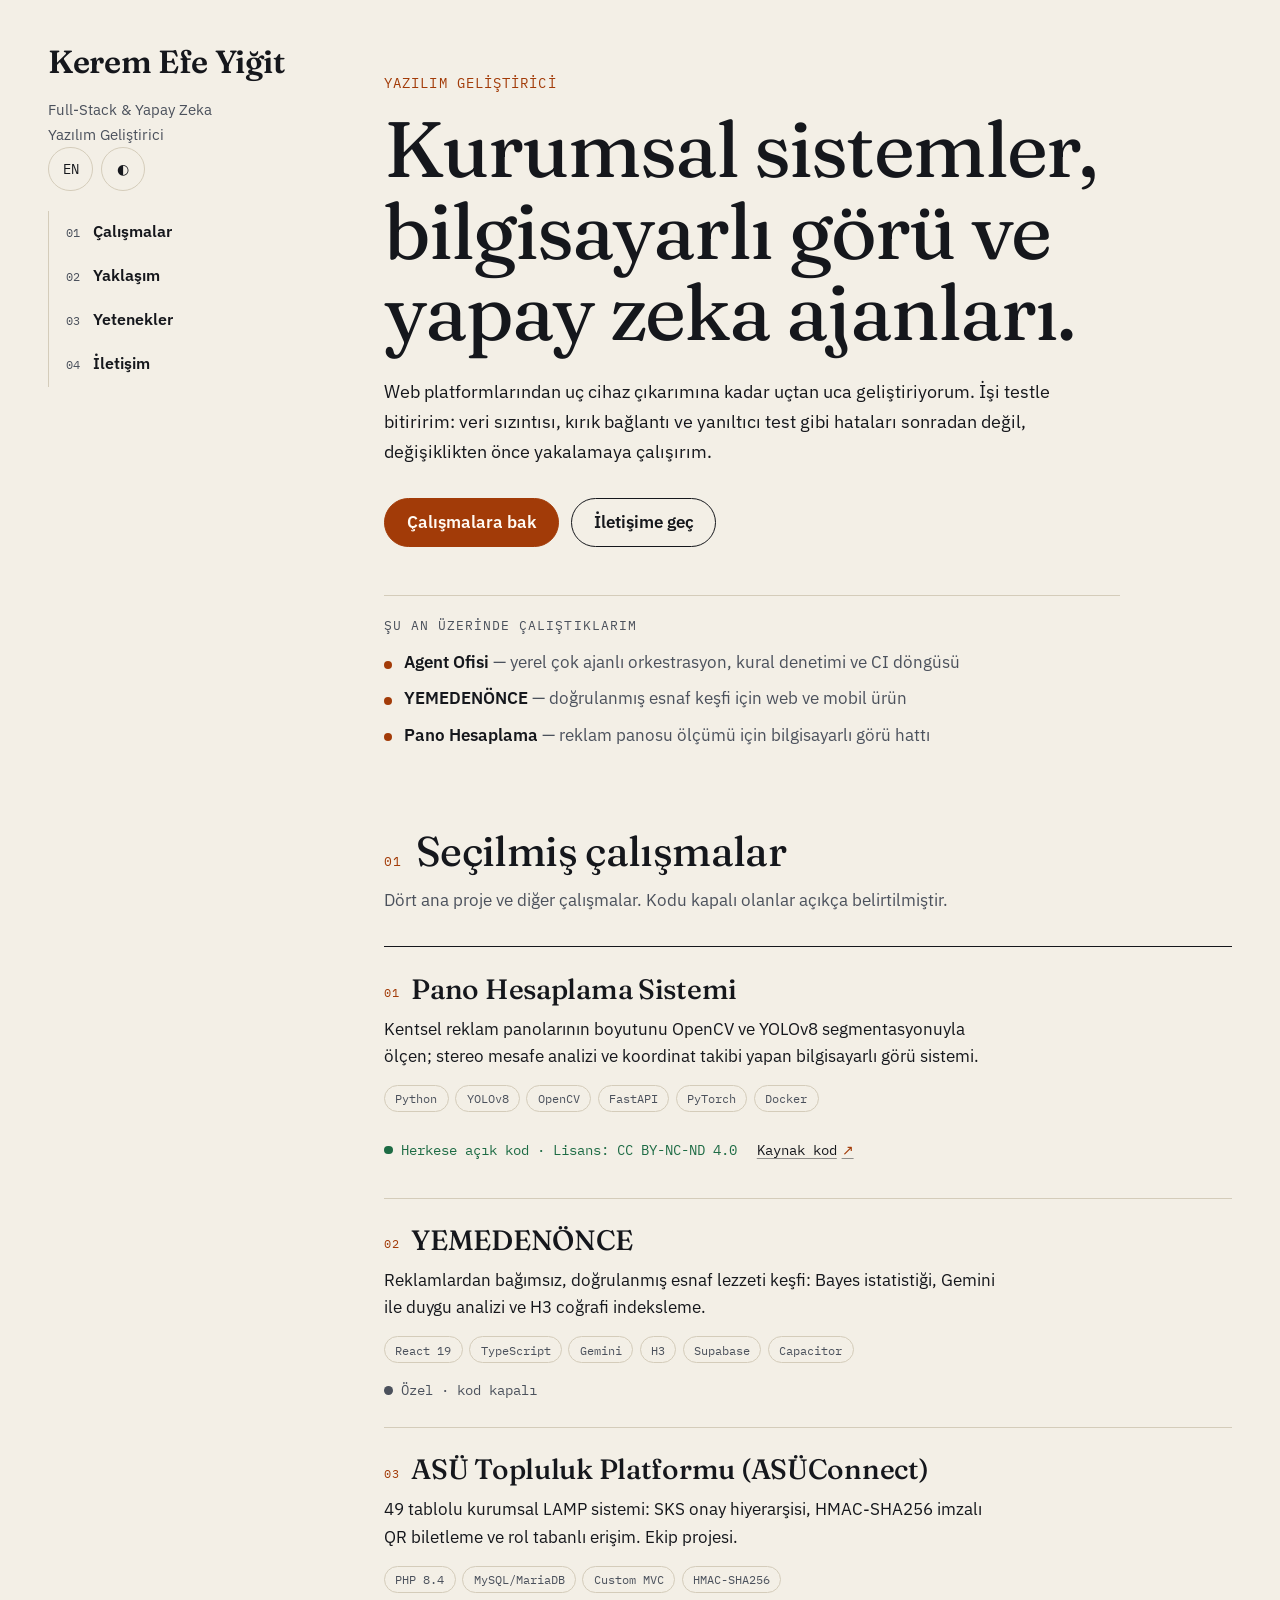
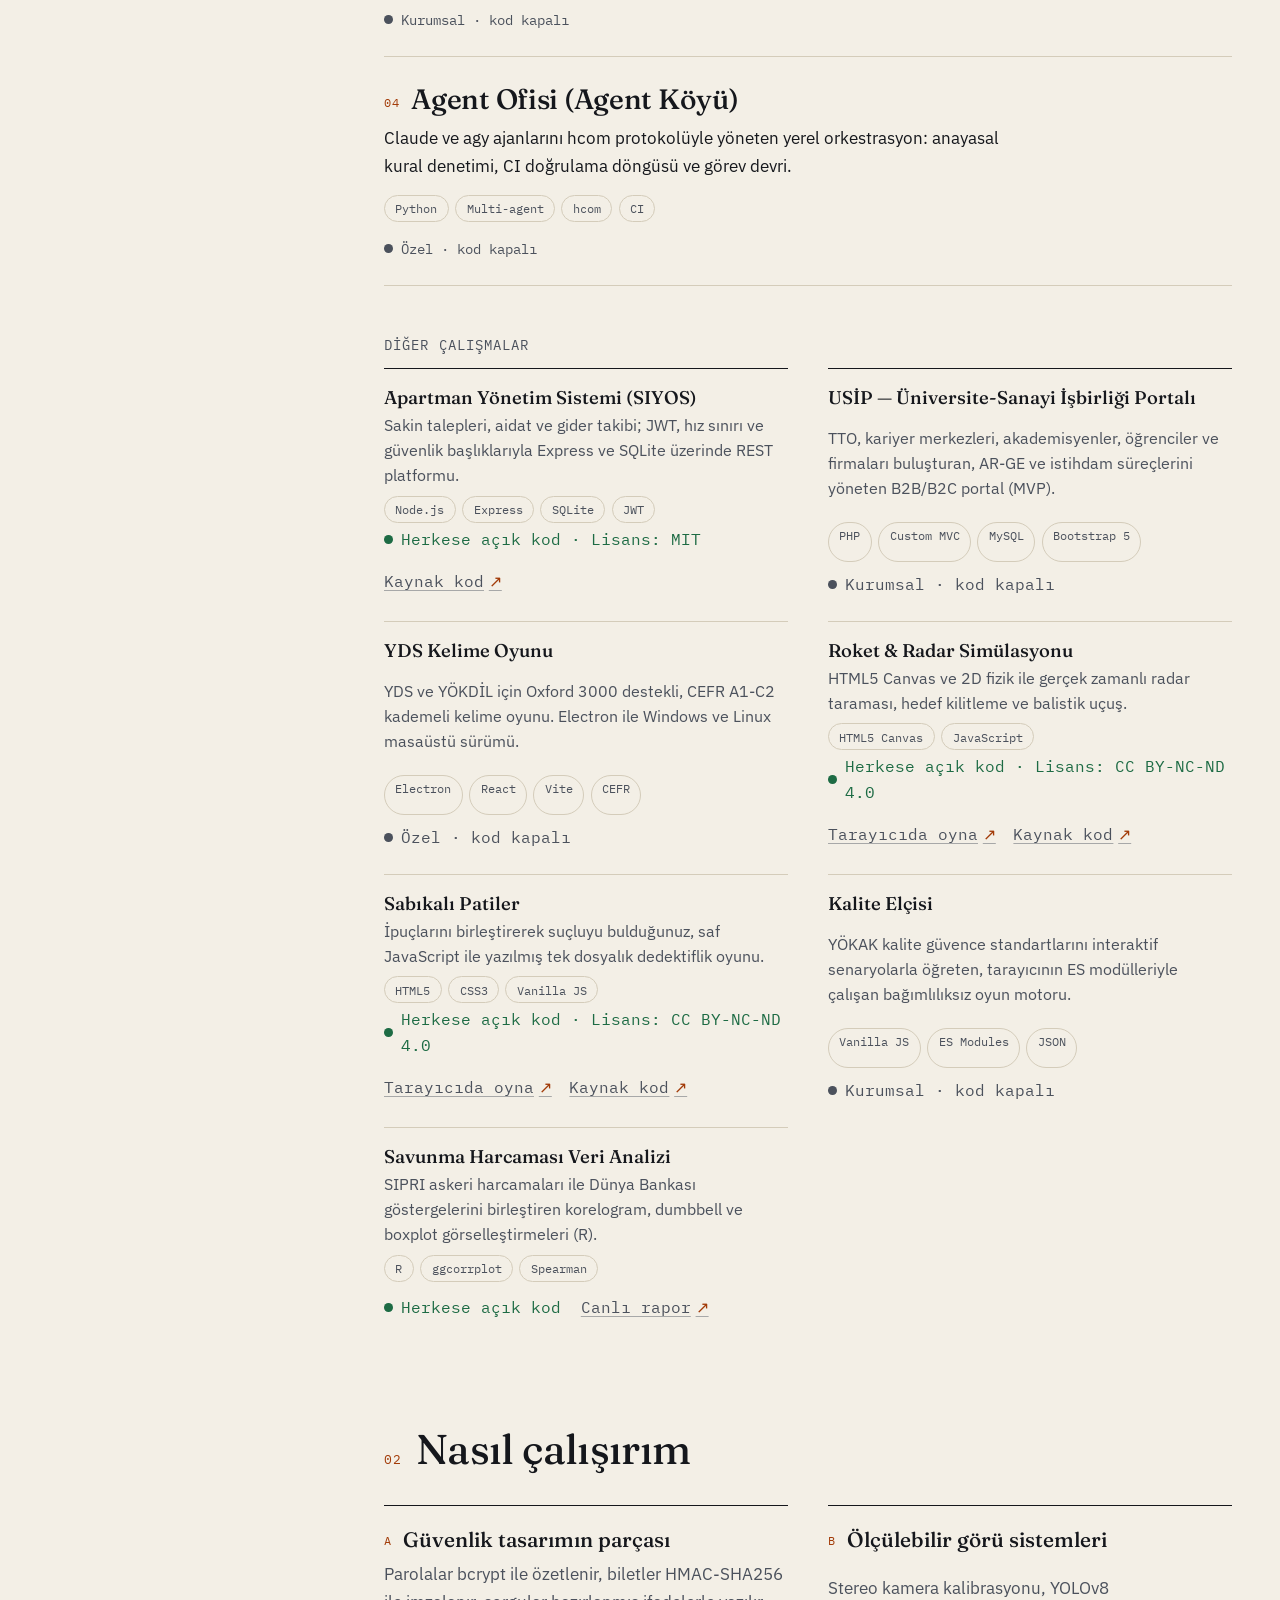
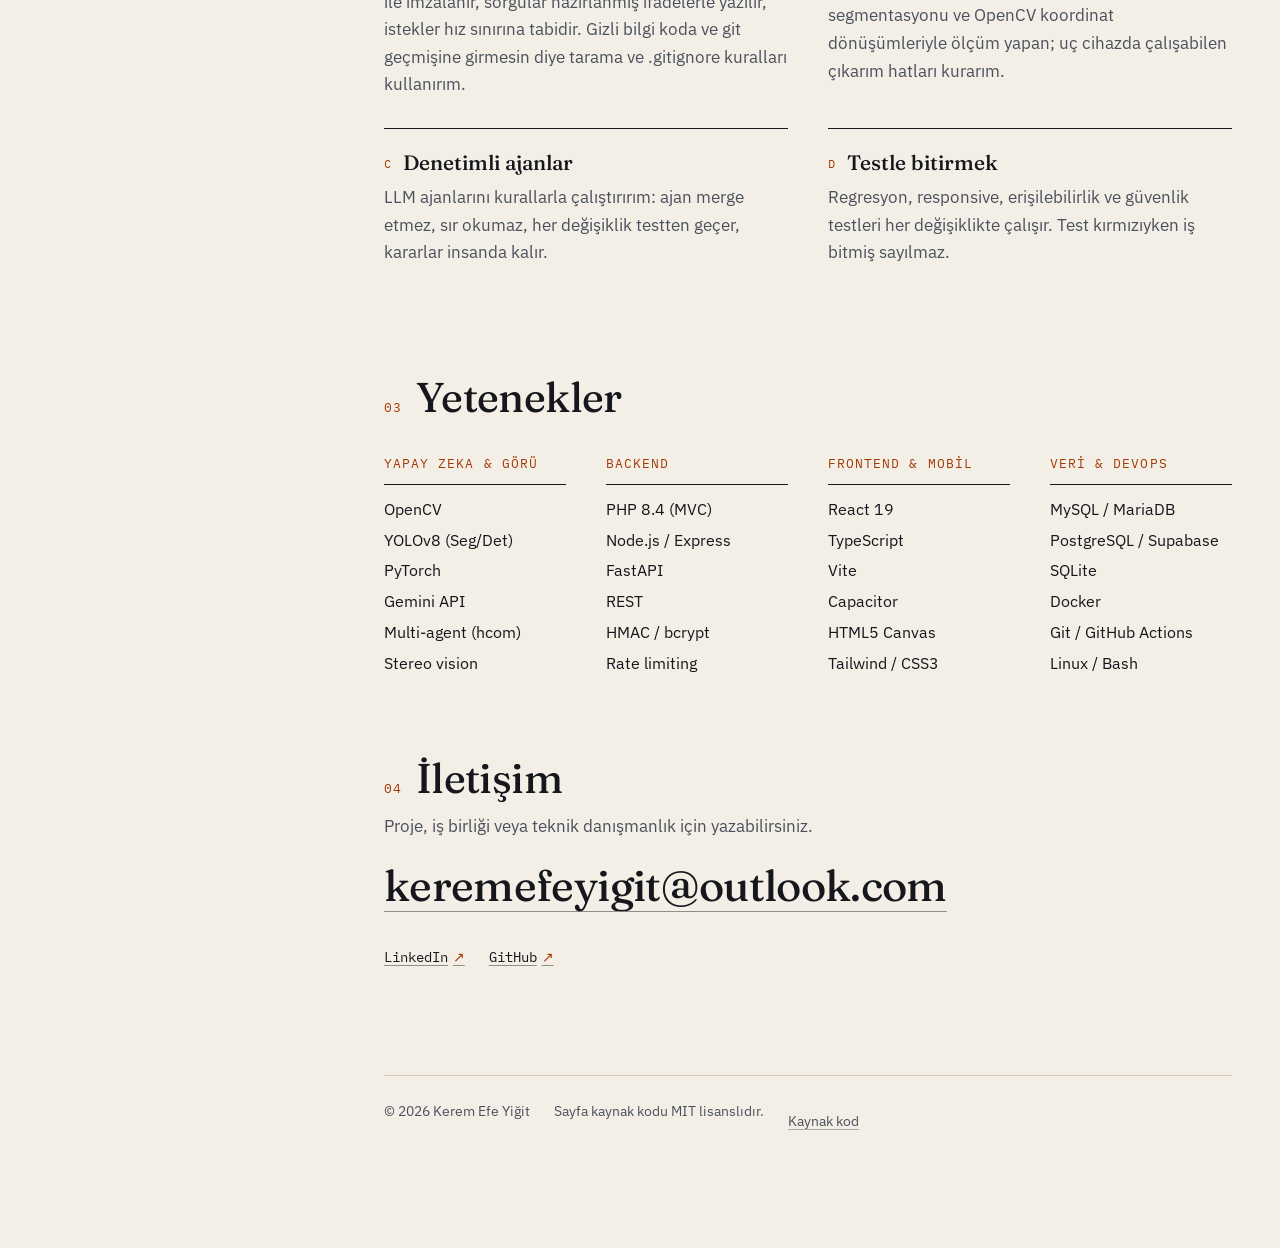
==== commit 43cabccd: "fix(icerik): gizli İŞKUR projesi siteden kaldırıldı, regresyon testi eklendi Co-Authored-By: Claude " ====
--- a/index.html
+++ b/index.html
@@ -1,4 +1,4 @@
-<!doctype html>
+<!DOCTYPE html>
 <html lang="tr">
 <head>
 <meta charset="utf-8">
@@ -88,7 +88,7 @@
     <p class="intro">Dört ana proje ve diğer çalışmalar. Kodu kapalı olanlar açıkça belirtilmiştir.</p>
     <ol class="featured"><li class="proj" id="p-pano"><h3>Pano Hesaplama Sistemi</h3><p>Kentsel reklam panolarının boyutunu OpenCV ve YOLOv8 segmentasyonuyla ölçen; stereo mesafe analizi ve koordinat takibi yapan bilgisayarlı görü sistemi.</p><ul class="tags"><li>Python</li><li>YOLOv8</li><li>OpenCV</li><li>FastAPI</li><li>PyTorch</li><li>Docker</li></ul><p class="meta"><span class="vis open">Herkese açık kod · Lisans: CC BY-NC-ND 4.0</span><span class="links"><a href="https://github.com/keremefeyigit/PanoHesaplamaSistemi" rel="noopener noreferrer" target="_blank">Kaynak kod</a></span></p></li><li class="proj" id="p-yemedenonce"><h3>YEMEDENÖNCE</h3><p>Reklamlardan bağımsız, doğrulanmış esnaf lezzeti keşfi: Bayes istatistiği, Gemini ile duygu analizi ve H3 coğrafi indeksleme.</p><ul class="tags"><li>React 19</li><li>TypeScript</li><li>Gemini</li><li>H3</li><li>Supabase</li><li>Capacitor</li></ul><p class="meta"><span class="vis private">Özel · kod kapalı</span></p></li><li class="proj" id="p-asu"><h3>ASÜ Topluluk Platformu (ASÜConnect)</h3><p>49 tablolu kurumsal LAMP sistemi: SKS onay hiyerarşisi, HMAC-SHA256 imzalı QR biletleme ve rol tabanlı erişim. Ekip projesi.</p><ul class="tags"><li>PHP 8.4</li><li>MySQL/MariaDB</li><li>Custom MVC</li><li>HMAC-SHA256</li></ul><p class="meta"><span class="vis corporate">Kurumsal · kod kapalı</span></p></li><li class="proj" id="p-agent"><h3>Agent Ofisi (Agent Köyü)</h3><p>Claude ve agy ajanlarını hcom protokolüyle yöneten yerel orkestrasyon: anayasal kural denetimi, CI doğrulama döngüsü ve görev devri.</p><ul class="tags"><li>Python</li><li>Multi-agent</li><li>hcom</li><li>CI</li></ul><p class="meta"><span class="vis private">Özel · kod kapalı</span></p></li></ol>
     <h3 class="more-title">Diğer çalışmalar</h3>
-    <ul class="more"><li id="p-siyos"><h3>Apartman Yönetim Sistemi (SIYOS)</h3><p>Sakin talepleri, aidat ve gider takibi; JWT, hız sınırı ve güvenlik başlıklarıyla Express ve SQLite üzerinde REST platformu.</p><ul class="tags"><li>Node.js</li><li>Express</li><li>SQLite</li><li>JWT</li></ul><p class="meta"><span class="vis open">Herkese açık kod · Lisans: MIT</span><span class="links"><a href="https://github.com/keremefeyigit/Apartman-Yonetim-Sistemi" rel="noopener noreferrer" target="_blank">Kaynak kod</a></span></p></li><li id="p-usip"><h3>USİP — Üniversite-Sanayi İşbirliği Portalı</h3><p>TTO, kariyer merkezleri, akademisyenler, öğrenciler ve firmaları buluşturan, AR-GE ve istihdam süreçlerini yöneten B2B/B2C portal (MVP).</p><ul class="tags"><li>PHP</li><li>Custom MVC</li><li>MySQL</li><li>Bootstrap 5</li></ul><p class="meta"><span class="vis corporate">Kurumsal · kod kapalı</span></p></li><li id="p-yds"><h3>YDS Kelime Oyunu</h3><p>YDS ve YÖKDİL için Oxford 3000 destekli, CEFR A1-C2 kademeli kelime oyunu. Electron ile Windows ve Linux masaüstü sürümü.</p><ul class="tags"><li>Electron</li><li>React</li><li>Vite</li><li>CEFR</li></ul><p class="meta"><span class="vis private">Özel · kod kapalı</span></p></li><li id="p-roket"><h3>Roket &amp; Radar Simülasyonu</h3><p>HTML5 Canvas ve 2D fizik ile gerçek zamanlı radar taraması, hedef kilitleme ve balistik uçuş.</p><ul class="tags"><li>HTML5 Canvas</li><li>JavaScript</li></ul><p class="meta"><span class="vis open">Herkese açık kod · Lisans: CC BY-NC-ND 4.0</span><span class="links"><a href="https://keremefeyigit.github.io/Roket-Oyunu/" rel="noopener noreferrer" target="_blank">Tarayıcıda oyna</a><a href="https://github.com/keremefeyigit/Roket-Oyunu" rel="noopener noreferrer" target="_blank">Kaynak kod</a></span></p></li><li id="p-sabikali"><h3>Sabıkalı Patiler</h3><p>İpuçlarını birleştirerek suçluyu bulduğunuz, saf JavaScript ile yazılmış tek dosyalık dedektiflik oyunu.</p><ul class="tags"><li>HTML5</li><li>CSS3</li><li>Vanilla JS</li></ul><p class="meta"><span class="vis open">Herkese açık kod · Lisans: CC BY-NC-ND 4.0</span><span class="links"><a href="https://keremefeyigit.github.io/Sabikali-Patiler/" rel="noopener noreferrer" target="_blank">Tarayıcıda oyna</a><a href="https://github.com/keremefeyigit/Sabikali-Patiler" rel="noopener noreferrer" target="_blank">Kaynak kod</a></span></p></li><li id="p-kalite"><h3>Kalite Elçisi</h3><p>YÖKAK kalite güvence standartlarını interaktif senaryolarla öğreten, tarayıcının ES modülleriyle çalışan bağımlılıksız oyun motoru.</p><ul class="tags"><li>Vanilla JS</li><li>ES Modules</li><li>JSON</li></ul><p class="meta"><span class="vis corporate">Kurumsal · kod kapalı</span></p></li><li id="p-iskur"><h3>İŞKUR Portal Otomasyon Botu</h3><p>Excel yoklama verilerini İŞKUR portalındaki devam çizelgelerine eşleyen ve 40+ sayfayı aktaran Python otomasyonu.</p><ul class="tags"><li>Python</li><li>Selenium</li><li>openpyxl</li></ul><p class="meta"><span class="vis private">Özel · kod kapalı</span></p></li><li id="p-savunma"><h3>Savunma Harcaması Veri Analizi</h3><p>SIPRI askeri harcamaları ile Dünya Bankası göstergelerini birleştiren korelogram, dumbbell ve boxplot görselleştirmeleri (R).</p><ul class="tags"><li>R</li><li>ggcorrplot</li><li>Spearman</li></ul><p class="meta"><span class="vis open">Herkese açık kod</span><span class="links"><a href="https://yusakru.github.io/asu-savunma-harcamalari-veri-gorsellestirme/" rel="noopener noreferrer" target="_blank">Canlı rapor</a></span></p></li></ul>
+    <ul class="more"><li id="p-siyos"><h3>Apartman Yönetim Sistemi (SIYOS)</h3><p>Sakin talepleri, aidat ve gider takibi; JWT, hız sınırı ve güvenlik başlıklarıyla Express ve SQLite üzerinde REST platformu.</p><ul class="tags"><li>Node.js</li><li>Express</li><li>SQLite</li><li>JWT</li></ul><p class="meta"><span class="vis open">Herkese açık kod · Lisans: MIT</span><span class="links"><a href="https://github.com/keremefeyigit/Apartman-Yonetim-Sistemi" rel="noopener noreferrer" target="_blank">Kaynak kod</a></span></p></li><li id="p-usip"><h3>USİP — Üniversite-Sanayi İşbirliği Portalı</h3><p>TTO, kariyer merkezleri, akademisyenler, öğrenciler ve firmaları buluşturan, AR-GE ve istihdam süreçlerini yöneten B2B/B2C portal (MVP).</p><ul class="tags"><li>PHP</li><li>Custom MVC</li><li>MySQL</li><li>Bootstrap 5</li></ul><p class="meta"><span class="vis corporate">Kurumsal · kod kapalı</span></p></li><li id="p-yds"><h3>YDS Kelime Oyunu</h3><p>YDS ve YÖKDİL için Oxford 3000 destekli, CEFR A1-C2 kademeli kelime oyunu. Electron ile Windows ve Linux masaüstü sürümü.</p><ul class="tags"><li>Electron</li><li>React</li><li>Vite</li><li>CEFR</li></ul><p class="meta"><span class="vis private">Özel · kod kapalı</span></p></li><li id="p-roket"><h3>Roket &amp; Radar Simülasyonu</h3><p>HTML5 Canvas ve 2D fizik ile gerçek zamanlı radar taraması, hedef kilitleme ve balistik uçuş.</p><ul class="tags"><li>HTML5 Canvas</li><li>JavaScript</li></ul><p class="meta"><span class="vis open">Herkese açık kod · Lisans: CC BY-NC-ND 4.0</span><span class="links"><a href="https://keremefeyigit.github.io/Roket-Oyunu/" rel="noopener noreferrer" target="_blank">Tarayıcıda oyna</a><a href="https://github.com/keremefeyigit/Roket-Oyunu" rel="noopener noreferrer" target="_blank">Kaynak kod</a></span></p></li><li id="p-sabikali"><h3>Sabıkalı Patiler</h3><p>İpuçlarını birleştirerek suçluyu bulduğunuz, saf JavaScript ile yazılmış tek dosyalık dedektiflik oyunu.</p><ul class="tags"><li>HTML5</li><li>CSS3</li><li>Vanilla JS</li></ul><p class="meta"><span class="vis open">Herkese açık kod · Lisans: CC BY-NC-ND 4.0</span><span class="links"><a href="https://keremefeyigit.github.io/Sabikali-Patiler/" rel="noopener noreferrer" target="_blank">Tarayıcıda oyna</a><a href="https://github.com/keremefeyigit/Sabikali-Patiler" rel="noopener noreferrer" target="_blank">Kaynak kod</a></span></p></li><li id="p-kalite"><h3>Kalite Elçisi</h3><p>YÖKAK kalite güvence standartlarını interaktif senaryolarla öğreten, tarayıcının ES modülleriyle çalışan bağımlılıksız oyun motoru.</p><ul class="tags"><li>Vanilla JS</li><li>ES Modules</li><li>JSON</li></ul><p class="meta"><span class="vis corporate">Kurumsal · kod kapalı</span></p></li><li id="p-savunma"><h3>Savunma Harcaması Veri Analizi</h3><p>SIPRI askeri harcamaları ile Dünya Bankası göstergelerini birleştiren korelogram, dumbbell ve boxplot görselleştirmeleri (R).</p><ul class="tags"><li>R</li><li>ggcorrplot</li><li>Spearman</li></ul><p class="meta"><span class="vis open">Herkese açık kod</span><span class="links"><a href="https://yusakru.github.io/asu-savunma-harcamalari-veri-gorsellestirme/" rel="noopener noreferrer" target="_blank">Canlı rapor</a></span></p></li></ul>
   </section>
 
   <section id="approach" aria-labelledby="approach-title">
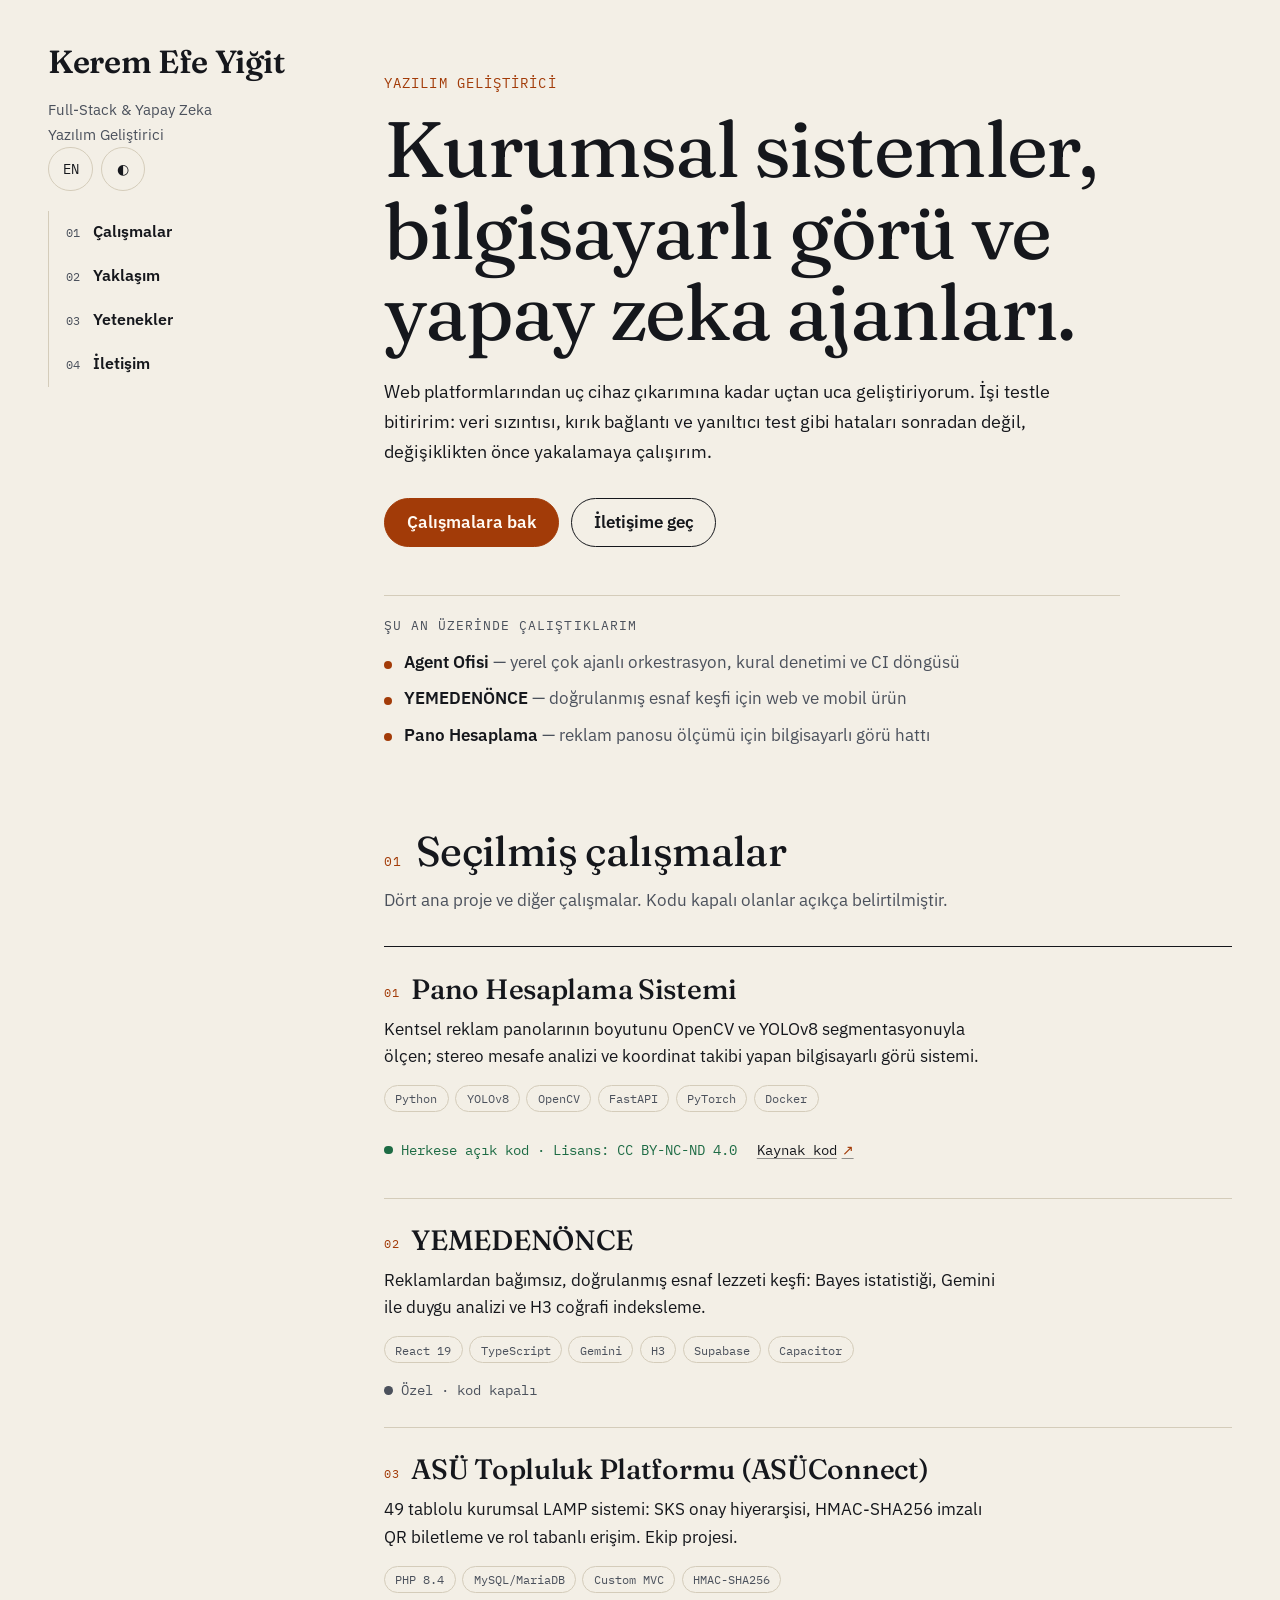
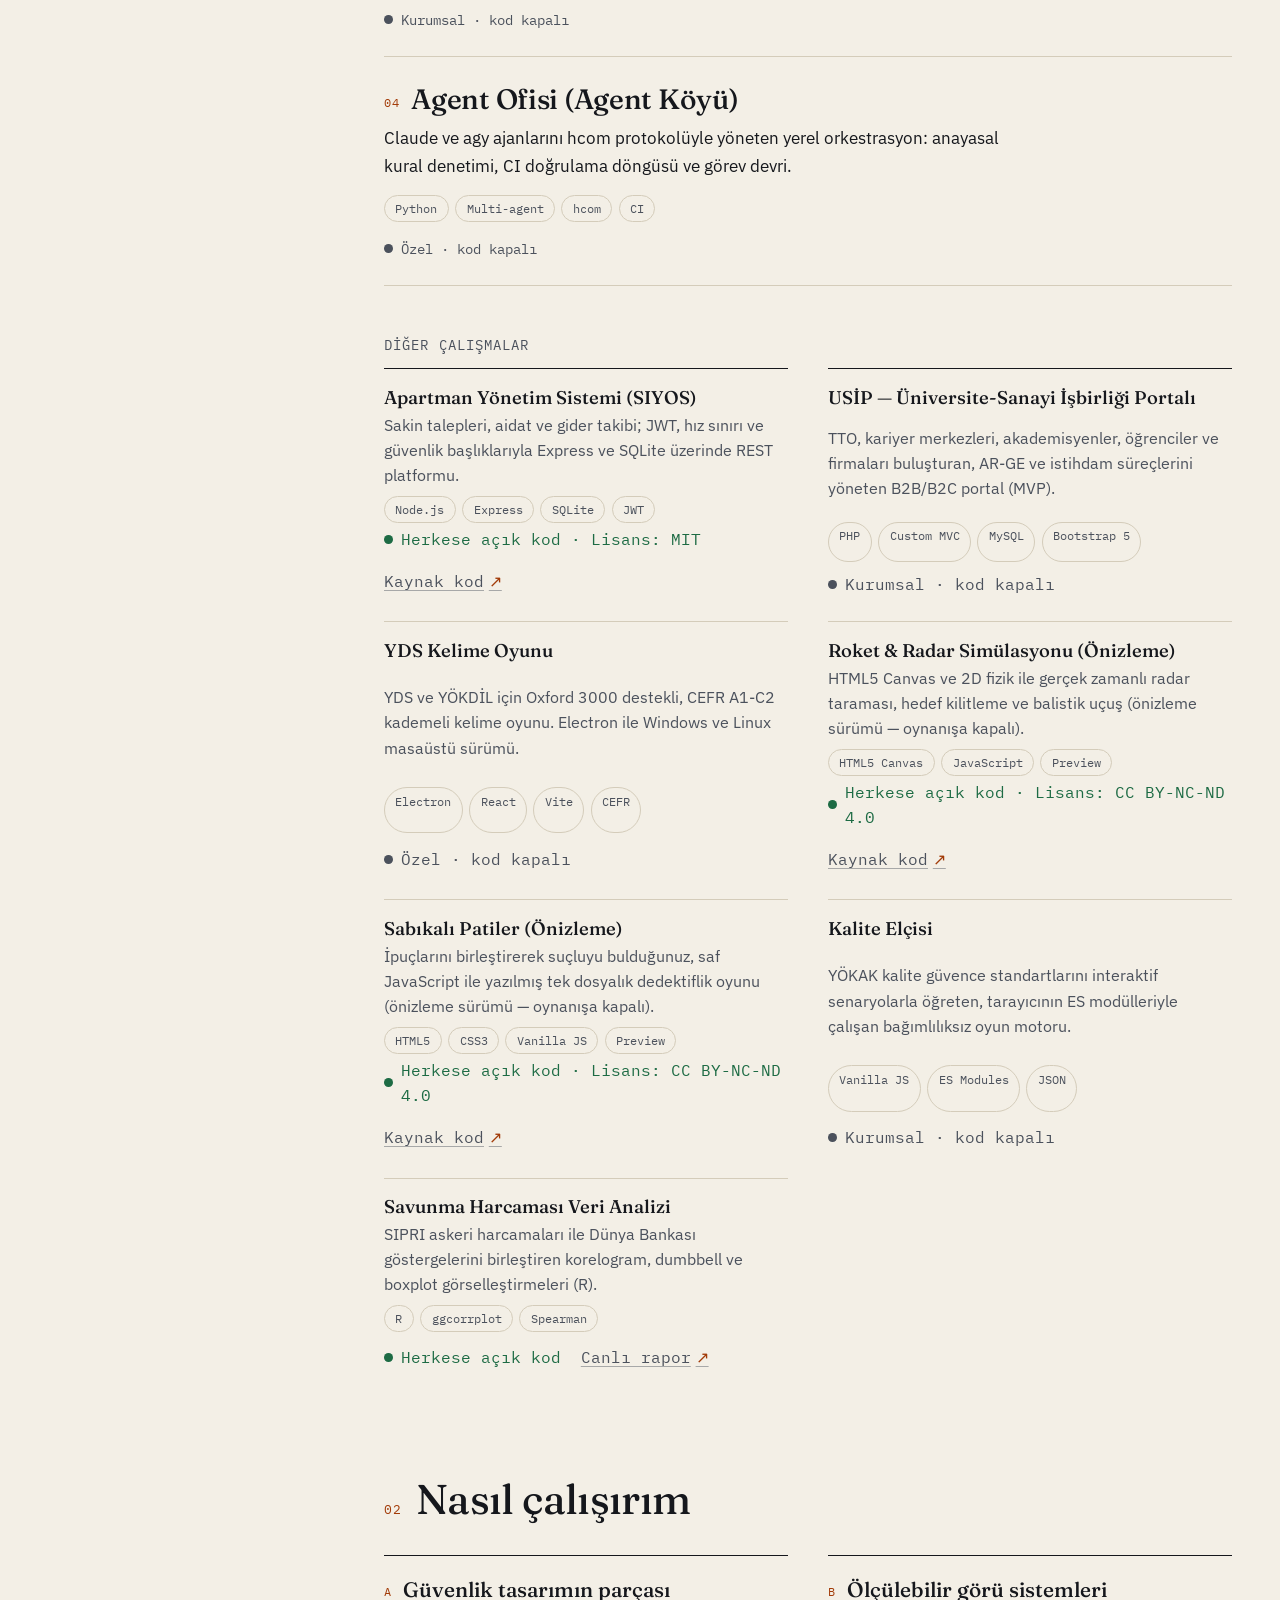
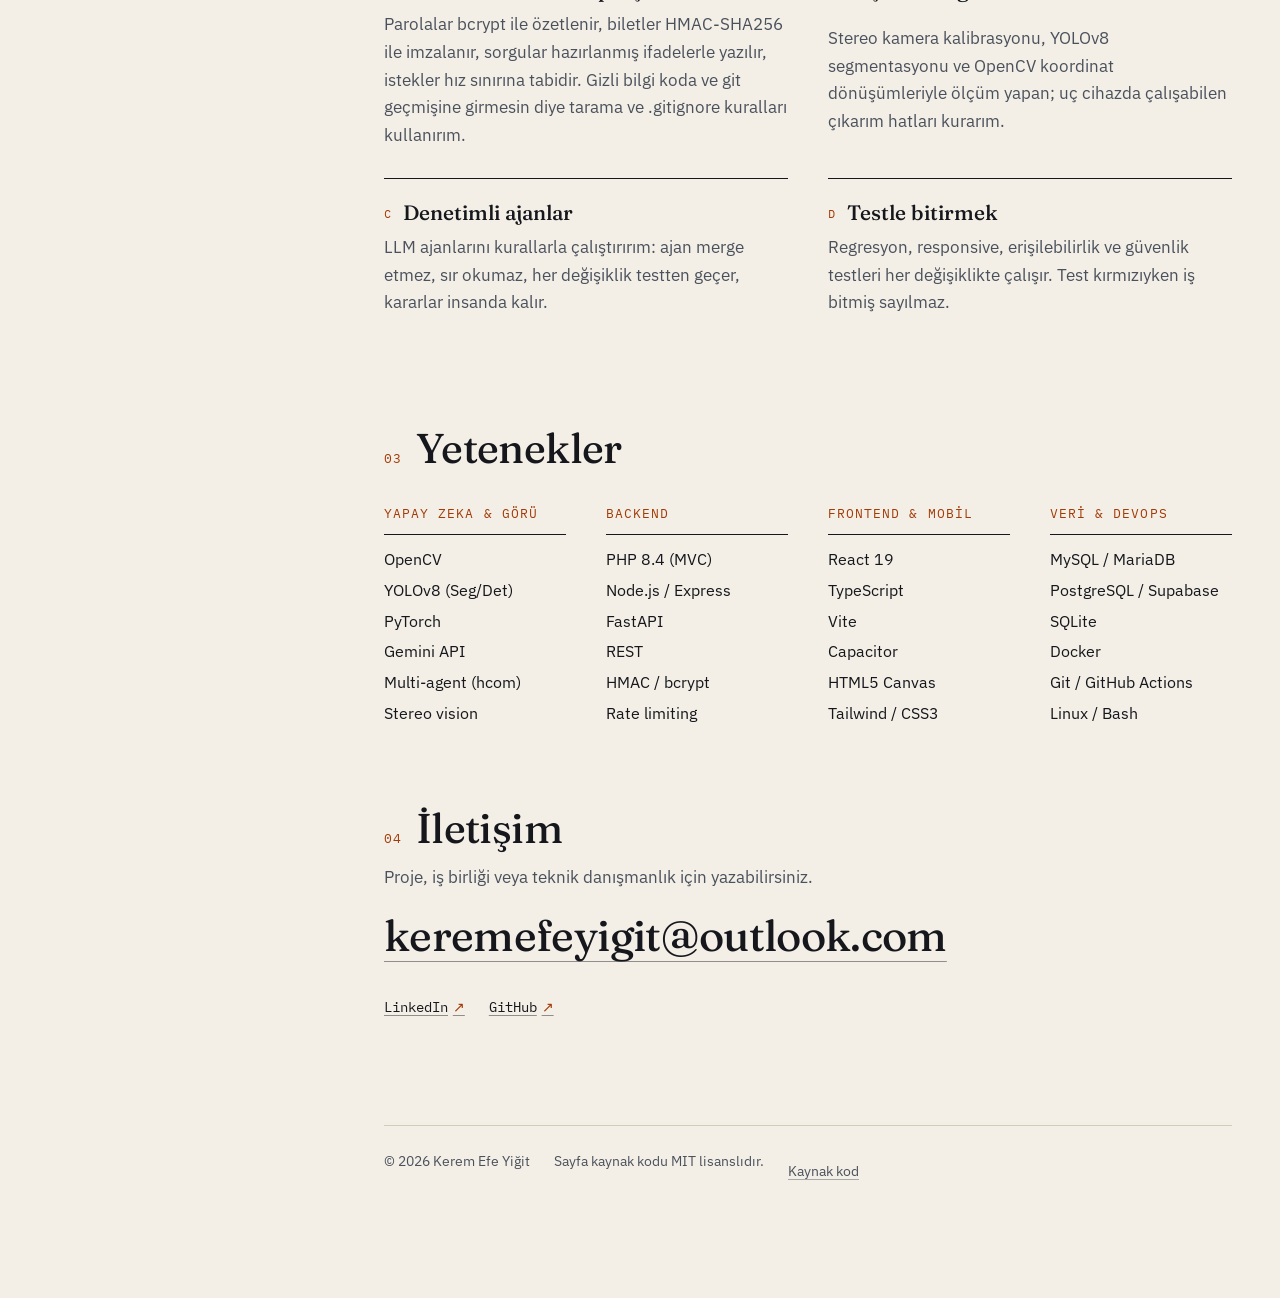
==== commit ffafc842: "chore: Roket-Oyunu ve Sabikali-Patiler projelerini onizleme (preview) olarak guncelle" ====
--- a/index.html
+++ b/index.html
@@ -88,7 +88,7 @@
     <p class="intro">Dört ana proje ve diğer çalışmalar. Kodu kapalı olanlar açıkça belirtilmiştir.</p>
     <ol class="featured"><li class="proj" id="p-pano"><h3>Pano Hesaplama Sistemi</h3><p>Kentsel reklam panolarının boyutunu OpenCV ve YOLOv8 segmentasyonuyla ölçen; stereo mesafe analizi ve koordinat takibi yapan bilgisayarlı görü sistemi.</p><ul class="tags"><li>Python</li><li>YOLOv8</li><li>OpenCV</li><li>FastAPI</li><li>PyTorch</li><li>Docker</li></ul><p class="meta"><span class="vis open">Herkese açık kod · Lisans: CC BY-NC-ND 4.0</span><span class="links"><a href="https://github.com/keremefeyigit/PanoHesaplamaSistemi" rel="noopener noreferrer" target="_blank">Kaynak kod</a></span></p></li><li class="proj" id="p-yemedenonce"><h3>YEMEDENÖNCE</h3><p>Reklamlardan bağımsız, doğrulanmış esnaf lezzeti keşfi: Bayes istatistiği, Gemini ile duygu analizi ve H3 coğrafi indeksleme.</p><ul class="tags"><li>React 19</li><li>TypeScript</li><li>Gemini</li><li>H3</li><li>Supabase</li><li>Capacitor</li></ul><p class="meta"><span class="vis private">Özel · kod kapalı</span></p></li><li class="proj" id="p-asu"><h3>ASÜ Topluluk Platformu (ASÜConnect)</h3><p>49 tablolu kurumsal LAMP sistemi: SKS onay hiyerarşisi, HMAC-SHA256 imzalı QR biletleme ve rol tabanlı erişim. Ekip projesi.</p><ul class="tags"><li>PHP 8.4</li><li>MySQL/MariaDB</li><li>Custom MVC</li><li>HMAC-SHA256</li></ul><p class="meta"><span class="vis corporate">Kurumsal · kod kapalı</span></p></li><li class="proj" id="p-agent"><h3>Agent Ofisi (Agent Köyü)</h3><p>Claude ve agy ajanlarını hcom protokolüyle yöneten yerel orkestrasyon: anayasal kural denetimi, CI doğrulama döngüsü ve görev devri.</p><ul class="tags"><li>Python</li><li>Multi-agent</li><li>hcom</li><li>CI</li></ul><p class="meta"><span class="vis private">Özel · kod kapalı</span></p></li></ol>
     <h3 class="more-title">Diğer çalışmalar</h3>
-    <ul class="more"><li id="p-siyos"><h3>Apartman Yönetim Sistemi (SIYOS)</h3><p>Sakin talepleri, aidat ve gider takibi; JWT, hız sınırı ve güvenlik başlıklarıyla Express ve SQLite üzerinde REST platformu.</p><ul class="tags"><li>Node.js</li><li>Express</li><li>SQLite</li><li>JWT</li></ul><p class="meta"><span class="vis open">Herkese açık kod · Lisans: MIT</span><span class="links"><a href="https://github.com/keremefeyigit/Apartman-Yonetim-Sistemi" rel="noopener noreferrer" target="_blank">Kaynak kod</a></span></p></li><li id="p-usip"><h3>USİP — Üniversite-Sanayi İşbirliği Portalı</h3><p>TTO, kariyer merkezleri, akademisyenler, öğrenciler ve firmaları buluşturan, AR-GE ve istihdam süreçlerini yöneten B2B/B2C portal (MVP).</p><ul class="tags"><li>PHP</li><li>Custom MVC</li><li>MySQL</li><li>Bootstrap 5</li></ul><p class="meta"><span class="vis corporate">Kurumsal · kod kapalı</span></p></li><li id="p-yds"><h3>YDS Kelime Oyunu</h3><p>YDS ve YÖKDİL için Oxford 3000 destekli, CEFR A1-C2 kademeli kelime oyunu. Electron ile Windows ve Linux masaüstü sürümü.</p><ul class="tags"><li>Electron</li><li>React</li><li>Vite</li><li>CEFR</li></ul><p class="meta"><span class="vis private">Özel · kod kapalı</span></p></li><li id="p-roket"><h3>Roket &amp; Radar Simülasyonu</h3><p>HTML5 Canvas ve 2D fizik ile gerçek zamanlı radar taraması, hedef kilitleme ve balistik uçuş.</p><ul class="tags"><li>HTML5 Canvas</li><li>JavaScript</li></ul><p class="meta"><span class="vis open">Herkese açık kod · Lisans: CC BY-NC-ND 4.0</span><span class="links"><a href="https://keremefeyigit.github.io/Roket-Oyunu/" rel="noopener noreferrer" target="_blank">Tarayıcıda oyna</a><a href="https://github.com/keremefeyigit/Roket-Oyunu" rel="noopener noreferrer" target="_blank">Kaynak kod</a></span></p></li><li id="p-sabikali"><h3>Sabıkalı Patiler</h3><p>İpuçlarını birleştirerek suçluyu bulduğunuz, saf JavaScript ile yazılmış tek dosyalık dedektiflik oyunu.</p><ul class="tags"><li>HTML5</li><li>CSS3</li><li>Vanilla JS</li></ul><p class="meta"><span class="vis open">Herkese açık kod · Lisans: CC BY-NC-ND 4.0</span><span class="links"><a href="https://keremefeyigit.github.io/Sabikali-Patiler/" rel="noopener noreferrer" target="_blank">Tarayıcıda oyna</a><a href="https://github.com/keremefeyigit/Sabikali-Patiler" rel="noopener noreferrer" target="_blank">Kaynak kod</a></span></p></li><li id="p-kalite"><h3>Kalite Elçisi</h3><p>YÖKAK kalite güvence standartlarını interaktif senaryolarla öğreten, tarayıcının ES modülleriyle çalışan bağımlılıksız oyun motoru.</p><ul class="tags"><li>Vanilla JS</li><li>ES Modules</li><li>JSON</li></ul><p class="meta"><span class="vis corporate">Kurumsal · kod kapalı</span></p></li><li id="p-savunma"><h3>Savunma Harcaması Veri Analizi</h3><p>SIPRI askeri harcamaları ile Dünya Bankası göstergelerini birleştiren korelogram, dumbbell ve boxplot görselleştirmeleri (R).</p><ul class="tags"><li>R</li><li>ggcorrplot</li><li>Spearman</li></ul><p class="meta"><span class="vis open">Herkese açık kod</span><span class="links"><a href="https://yusakru.github.io/asu-savunma-harcamalari-veri-gorsellestirme/" rel="noopener noreferrer" target="_blank">Canlı rapor</a></span></p></li></ul>
+    <ul class="more"><li id="p-siyos"><h3>Apartman Yönetim Sistemi (SIYOS)</h3><p>Sakin talepleri, aidat ve gider takibi; JWT, hız sınırı ve güvenlik başlıklarıyla Express ve SQLite üzerinde REST platformu.</p><ul class="tags"><li>Node.js</li><li>Express</li><li>SQLite</li><li>JWT</li></ul><p class="meta"><span class="vis open">Herkese açık kod · Lisans: MIT</span><span class="links"><a href="https://github.com/keremefeyigit/Apartman-Yonetim-Sistemi" rel="noopener noreferrer" target="_blank">Kaynak kod</a></span></p></li><li id="p-usip"><h3>USİP — Üniversite-Sanayi İşbirliği Portalı</h3><p>TTO, kariyer merkezleri, akademisyenler, öğrenciler ve firmaları buluşturan, AR-GE ve istihdam süreçlerini yöneten B2B/B2C portal (MVP).</p><ul class="tags"><li>PHP</li><li>Custom MVC</li><li>MySQL</li><li>Bootstrap 5</li></ul><p class="meta"><span class="vis corporate">Kurumsal · kod kapalı</span></p></li><li id="p-yds"><h3>YDS Kelime Oyunu</h3><p>YDS ve YÖKDİL için Oxford 3000 destekli, CEFR A1-C2 kademeli kelime oyunu. Electron ile Windows ve Linux masaüstü sürümü.</p><ul class="tags"><li>Electron</li><li>React</li><li>Vite</li><li>CEFR</li></ul><p class="meta"><span class="vis private">Özel · kod kapalı</span></p></li><li id="p-roket"><h3>Roket &amp; Radar Simülasyonu (Önizleme)</h3><p>HTML5 Canvas ve 2D fizik ile gerçek zamanlı radar taraması, hedef kilitleme ve balistik uçuş (önizleme sürümü — oynanışa kapalı).</p><ul class="tags"><li>HTML5 Canvas</li><li>JavaScript</li><li>Preview</li></ul><p class="meta"><span class="vis open">Herkese açık kod · Lisans: CC BY-NC-ND 4.0</span><span class="links"><a href="https://github.com/keremefeyigit/Roket-Oyunu" rel="noopener noreferrer" target="_blank">Kaynak kod</a></span></p></li><li id="p-sabikali"><h3>Sabıkalı Patiler (Önizleme)</h3><p>İpuçlarını birleştirerek suçluyu bulduğunuz, saf JavaScript ile yazılmış tek dosyalık dedektiflik oyunu (önizleme sürümü — oynanışa kapalı).</p><ul class="tags"><li>HTML5</li><li>CSS3</li><li>Vanilla JS</li><li>Preview</li></ul><p class="meta"><span class="vis open">Herkese açık kod · Lisans: CC BY-NC-ND 4.0</span><span class="links"><a href="https://github.com/keremefeyigit/Sabikali-Patiler" rel="noopener noreferrer" target="_blank">Kaynak kod</a></span></p></li><li id="p-kalite"><h3>Kalite Elçisi</h3><p>YÖKAK kalite güvence standartlarını interaktif senaryolarla öğreten, tarayıcının ES modülleriyle çalışan bağımlılıksız oyun motoru.</p><ul class="tags"><li>Vanilla JS</li><li>ES Modules</li><li>JSON</li></ul><p class="meta"><span class="vis corporate">Kurumsal · kod kapalı</span></p></li><li id="p-savunma"><h3>Savunma Harcaması Veri Analizi</h3><p>SIPRI askeri harcamaları ile Dünya Bankası göstergelerini birleştiren korelogram, dumbbell ve boxplot görselleştirmeleri (R).</p><ul class="tags"><li>R</li><li>ggcorrplot</li><li>Spearman</li></ul><p class="meta"><span class="vis open">Herkese açık kod</span><span class="links"><a href="https://yusakru.github.io/asu-savunma-harcamalari-veri-gorsellestirme/" rel="noopener noreferrer" target="_blank">Canlı rapor</a></span></p></li></ul>
   </section>
 
   <section id="approach" aria-labelledby="approach-title">
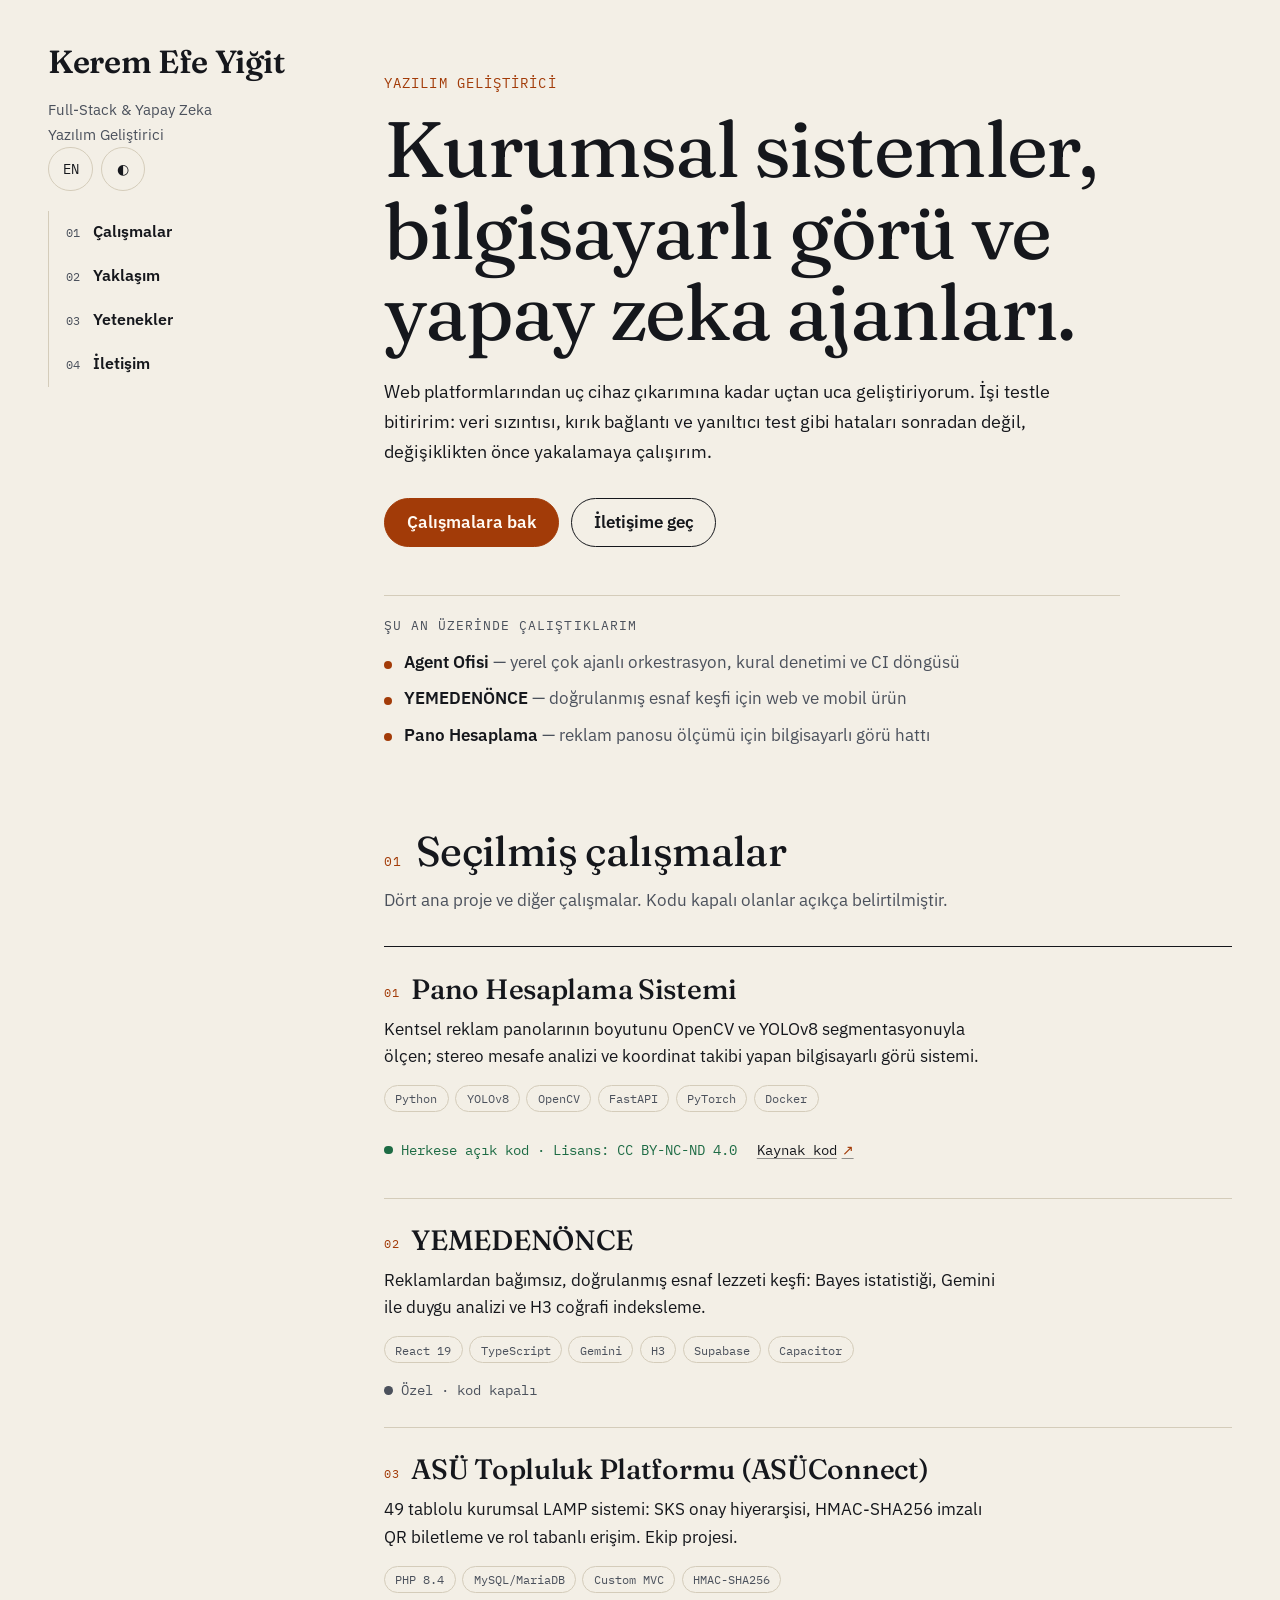
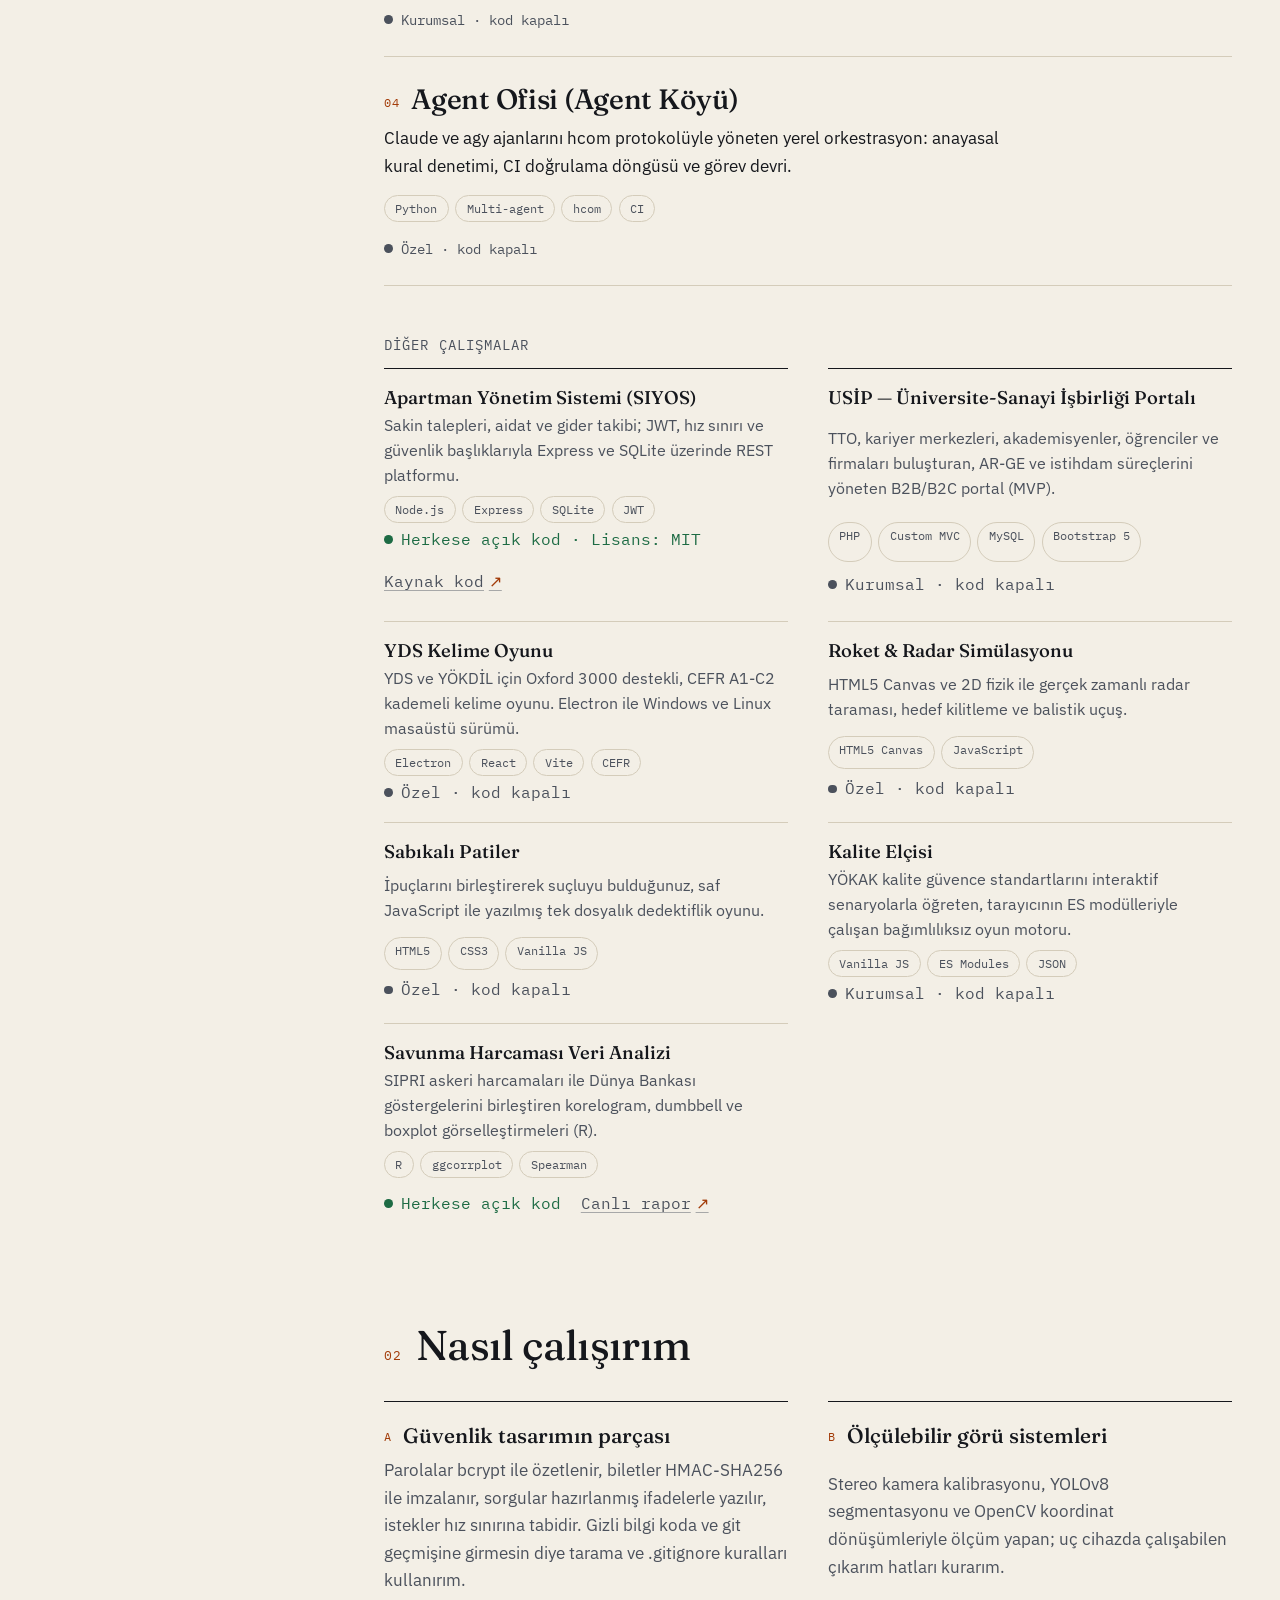
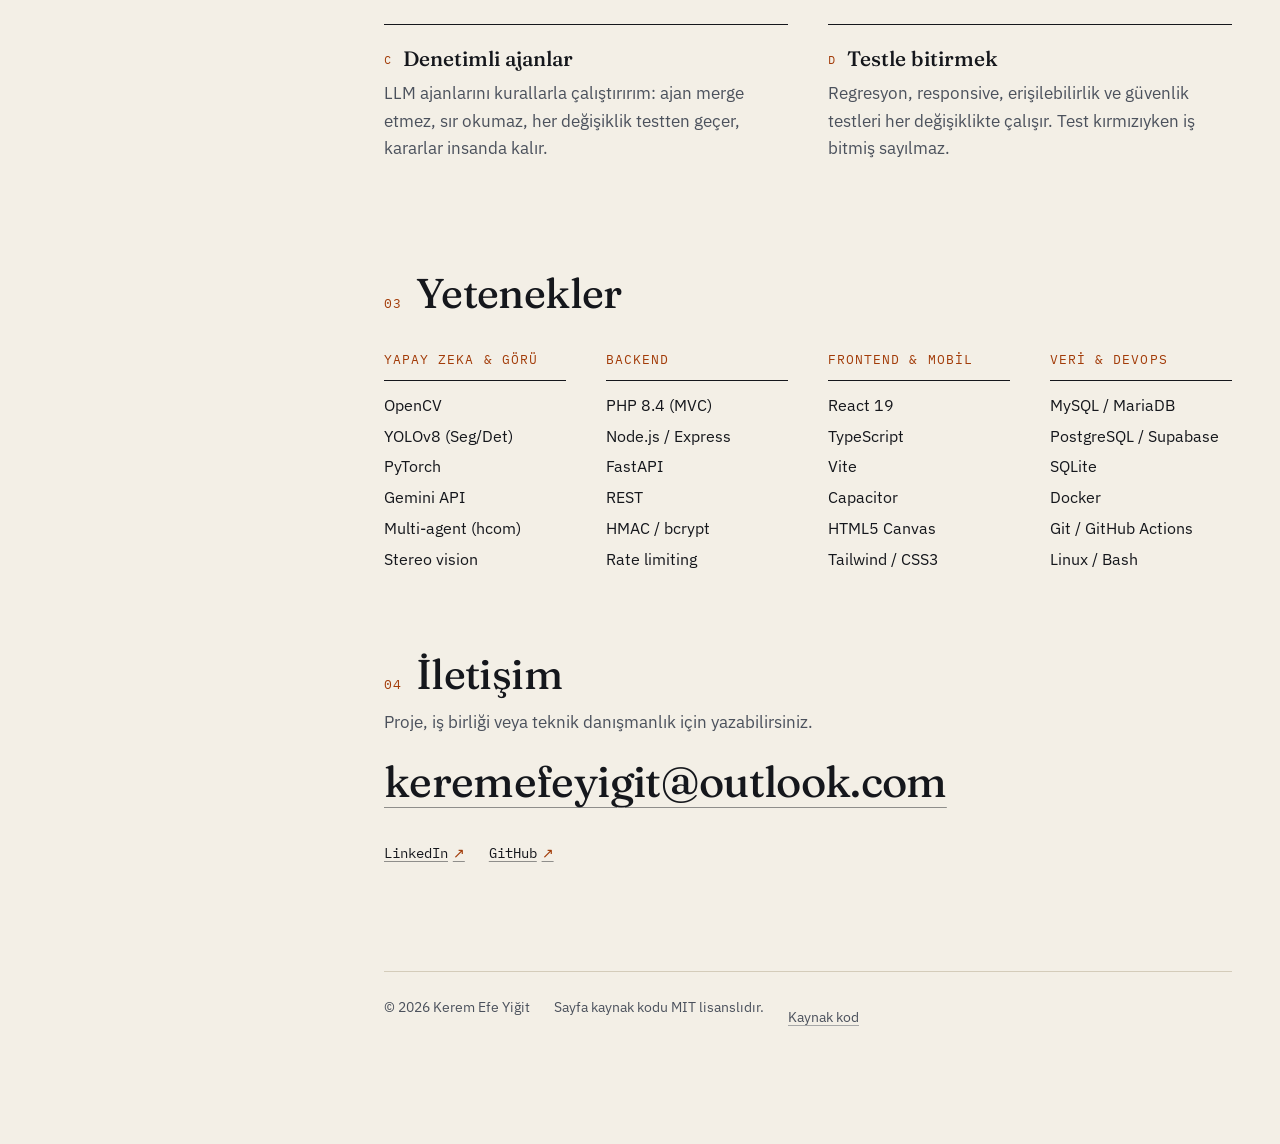
==== commit e7b9137d: "chore: Roket-Oyunu ve Sabikali-Patiler projelerini ozel (private) olarak guncelle" ====
--- a/index.html
+++ b/index.html
@@ -88,7 +88,7 @@
     <p class="intro">Dört ana proje ve diğer çalışmalar. Kodu kapalı olanlar açıkça belirtilmiştir.</p>
     <ol class="featured"><li class="proj" id="p-pano"><h3>Pano Hesaplama Sistemi</h3><p>Kentsel reklam panolarının boyutunu OpenCV ve YOLOv8 segmentasyonuyla ölçen; stereo mesafe analizi ve koordinat takibi yapan bilgisayarlı görü sistemi.</p><ul class="tags"><li>Python</li><li>YOLOv8</li><li>OpenCV</li><li>FastAPI</li><li>PyTorch</li><li>Docker</li></ul><p class="meta"><span class="vis open">Herkese açık kod · Lisans: CC BY-NC-ND 4.0</span><span class="links"><a href="https://github.com/keremefeyigit/PanoHesaplamaSistemi" rel="noopener noreferrer" target="_blank">Kaynak kod</a></span></p></li><li class="proj" id="p-yemedenonce"><h3>YEMEDENÖNCE</h3><p>Reklamlardan bağımsız, doğrulanmış esnaf lezzeti keşfi: Bayes istatistiği, Gemini ile duygu analizi ve H3 coğrafi indeksleme.</p><ul class="tags"><li>React 19</li><li>TypeScript</li><li>Gemini</li><li>H3</li><li>Supabase</li><li>Capacitor</li></ul><p class="meta"><span class="vis private">Özel · kod kapalı</span></p></li><li class="proj" id="p-asu"><h3>ASÜ Topluluk Platformu (ASÜConnect)</h3><p>49 tablolu kurumsal LAMP sistemi: SKS onay hiyerarşisi, HMAC-SHA256 imzalı QR biletleme ve rol tabanlı erişim. Ekip projesi.</p><ul class="tags"><li>PHP 8.4</li><li>MySQL/MariaDB</li><li>Custom MVC</li><li>HMAC-SHA256</li></ul><p class="meta"><span class="vis corporate">Kurumsal · kod kapalı</span></p></li><li class="proj" id="p-agent"><h3>Agent Ofisi (Agent Köyü)</h3><p>Claude ve agy ajanlarını hcom protokolüyle yöneten yerel orkestrasyon: anayasal kural denetimi, CI doğrulama döngüsü ve görev devri.</p><ul class="tags"><li>Python</li><li>Multi-agent</li><li>hcom</li><li>CI</li></ul><p class="meta"><span class="vis private">Özel · kod kapalı</span></p></li></ol>
     <h3 class="more-title">Diğer çalışmalar</h3>
-    <ul class="more"><li id="p-siyos"><h3>Apartman Yönetim Sistemi (SIYOS)</h3><p>Sakin talepleri, aidat ve gider takibi; JWT, hız sınırı ve güvenlik başlıklarıyla Express ve SQLite üzerinde REST platformu.</p><ul class="tags"><li>Node.js</li><li>Express</li><li>SQLite</li><li>JWT</li></ul><p class="meta"><span class="vis open">Herkese açık kod · Lisans: MIT</span><span class="links"><a href="https://github.com/keremefeyigit/Apartman-Yonetim-Sistemi" rel="noopener noreferrer" target="_blank">Kaynak kod</a></span></p></li><li id="p-usip"><h3>USİP — Üniversite-Sanayi İşbirliği Portalı</h3><p>TTO, kariyer merkezleri, akademisyenler, öğrenciler ve firmaları buluşturan, AR-GE ve istihdam süreçlerini yöneten B2B/B2C portal (MVP).</p><ul class="tags"><li>PHP</li><li>Custom MVC</li><li>MySQL</li><li>Bootstrap 5</li></ul><p class="meta"><span class="vis corporate">Kurumsal · kod kapalı</span></p></li><li id="p-yds"><h3>YDS Kelime Oyunu</h3><p>YDS ve YÖKDİL için Oxford 3000 destekli, CEFR A1-C2 kademeli kelime oyunu. Electron ile Windows ve Linux masaüstü sürümü.</p><ul class="tags"><li>Electron</li><li>React</li><li>Vite</li><li>CEFR</li></ul><p class="meta"><span class="vis private">Özel · kod kapalı</span></p></li><li id="p-roket"><h3>Roket &amp; Radar Simülasyonu (Önizleme)</h3><p>HTML5 Canvas ve 2D fizik ile gerçek zamanlı radar taraması, hedef kilitleme ve balistik uçuş (önizleme sürümü — oynanışa kapalı).</p><ul class="tags"><li>HTML5 Canvas</li><li>JavaScript</li><li>Preview</li></ul><p class="meta"><span class="vis open">Herkese açık kod · Lisans: CC BY-NC-ND 4.0</span><span class="links"><a href="https://github.com/keremefeyigit/Roket-Oyunu" rel="noopener noreferrer" target="_blank">Kaynak kod</a></span></p></li><li id="p-sabikali"><h3>Sabıkalı Patiler (Önizleme)</h3><p>İpuçlarını birleştirerek suçluyu bulduğunuz, saf JavaScript ile yazılmış tek dosyalık dedektiflik oyunu (önizleme sürümü — oynanışa kapalı).</p><ul class="tags"><li>HTML5</li><li>CSS3</li><li>Vanilla JS</li><li>Preview</li></ul><p class="meta"><span class="vis open">Herkese açık kod · Lisans: CC BY-NC-ND 4.0</span><span class="links"><a href="https://github.com/keremefeyigit/Sabikali-Patiler" rel="noopener noreferrer" target="_blank">Kaynak kod</a></span></p></li><li id="p-kalite"><h3>Kalite Elçisi</h3><p>YÖKAK kalite güvence standartlarını interaktif senaryolarla öğreten, tarayıcının ES modülleriyle çalışan bağımlılıksız oyun motoru.</p><ul class="tags"><li>Vanilla JS</li><li>ES Modules</li><li>JSON</li></ul><p class="meta"><span class="vis corporate">Kurumsal · kod kapalı</span></p></li><li id="p-savunma"><h3>Savunma Harcaması Veri Analizi</h3><p>SIPRI askeri harcamaları ile Dünya Bankası göstergelerini birleştiren korelogram, dumbbell ve boxplot görselleştirmeleri (R).</p><ul class="tags"><li>R</li><li>ggcorrplot</li><li>Spearman</li></ul><p class="meta"><span class="vis open">Herkese açık kod</span><span class="links"><a href="https://yusakru.github.io/asu-savunma-harcamalari-veri-gorsellestirme/" rel="noopener noreferrer" target="_blank">Canlı rapor</a></span></p></li></ul>
+    <ul class="more"><li id="p-siyos"><h3>Apartman Yönetim Sistemi (SIYOS)</h3><p>Sakin talepleri, aidat ve gider takibi; JWT, hız sınırı ve güvenlik başlıklarıyla Express ve SQLite üzerinde REST platformu.</p><ul class="tags"><li>Node.js</li><li>Express</li><li>SQLite</li><li>JWT</li></ul><p class="meta"><span class="vis open">Herkese açık kod · Lisans: MIT</span><span class="links"><a href="https://github.com/keremefeyigit/Apartman-Yonetim-Sistemi" rel="noopener noreferrer" target="_blank">Kaynak kod</a></span></p></li><li id="p-usip"><h3>USİP — Üniversite-Sanayi İşbirliği Portalı</h3><p>TTO, kariyer merkezleri, akademisyenler, öğrenciler ve firmaları buluşturan, AR-GE ve istihdam süreçlerini yöneten B2B/B2C portal (MVP).</p><ul class="tags"><li>PHP</li><li>Custom MVC</li><li>MySQL</li><li>Bootstrap 5</li></ul><p class="meta"><span class="vis corporate">Kurumsal · kod kapalı</span></p></li><li id="p-yds"><h3>YDS Kelime Oyunu</h3><p>YDS ve YÖKDİL için Oxford 3000 destekli, CEFR A1-C2 kademeli kelime oyunu. Electron ile Windows ve Linux masaüstü sürümü.</p><ul class="tags"><li>Electron</li><li>React</li><li>Vite</li><li>CEFR</li></ul><p class="meta"><span class="vis private">Özel · kod kapalı</span></p></li><li id="p-roket"><h3>Roket &amp; Radar Simülasyonu</h3><p>HTML5 Canvas ve 2D fizik ile gerçek zamanlı radar taraması, hedef kilitleme ve balistik uçuş.</p><ul class="tags"><li>HTML5 Canvas</li><li>JavaScript</li></ul><p class="meta"><span class="vis private">Özel · kod kapalı</span></p></li><li id="p-sabikali"><h3>Sabıkalı Patiler</h3><p>İpuçlarını birleştirerek suçluyu bulduğunuz, saf JavaScript ile yazılmış tek dosyalık dedektiflik oyunu.</p><ul class="tags"><li>HTML5</li><li>CSS3</li><li>Vanilla JS</li></ul><p class="meta"><span class="vis private">Özel · kod kapalı</span></p></li><li id="p-kalite"><h3>Kalite Elçisi</h3><p>YÖKAK kalite güvence standartlarını interaktif senaryolarla öğreten, tarayıcının ES modülleriyle çalışan bağımlılıksız oyun motoru.</p><ul class="tags"><li>Vanilla JS</li><li>ES Modules</li><li>JSON</li></ul><p class="meta"><span class="vis corporate">Kurumsal · kod kapalı</span></p></li><li id="p-savunma"><h3>Savunma Harcaması Veri Analizi</h3><p>SIPRI askeri harcamaları ile Dünya Bankası göstergelerini birleştiren korelogram, dumbbell ve boxplot görselleştirmeleri (R).</p><ul class="tags"><li>R</li><li>ggcorrplot</li><li>Spearman</li></ul><p class="meta"><span class="vis open">Herkese açık kod</span><span class="links"><a href="https://yusakru.github.io/asu-savunma-harcamalari-veri-gorsellestirme/" rel="noopener noreferrer" target="_blank">Canlı rapor</a></span></p></li></ul>
   </section>
 
   <section id="approach" aria-labelledby="approach-title">
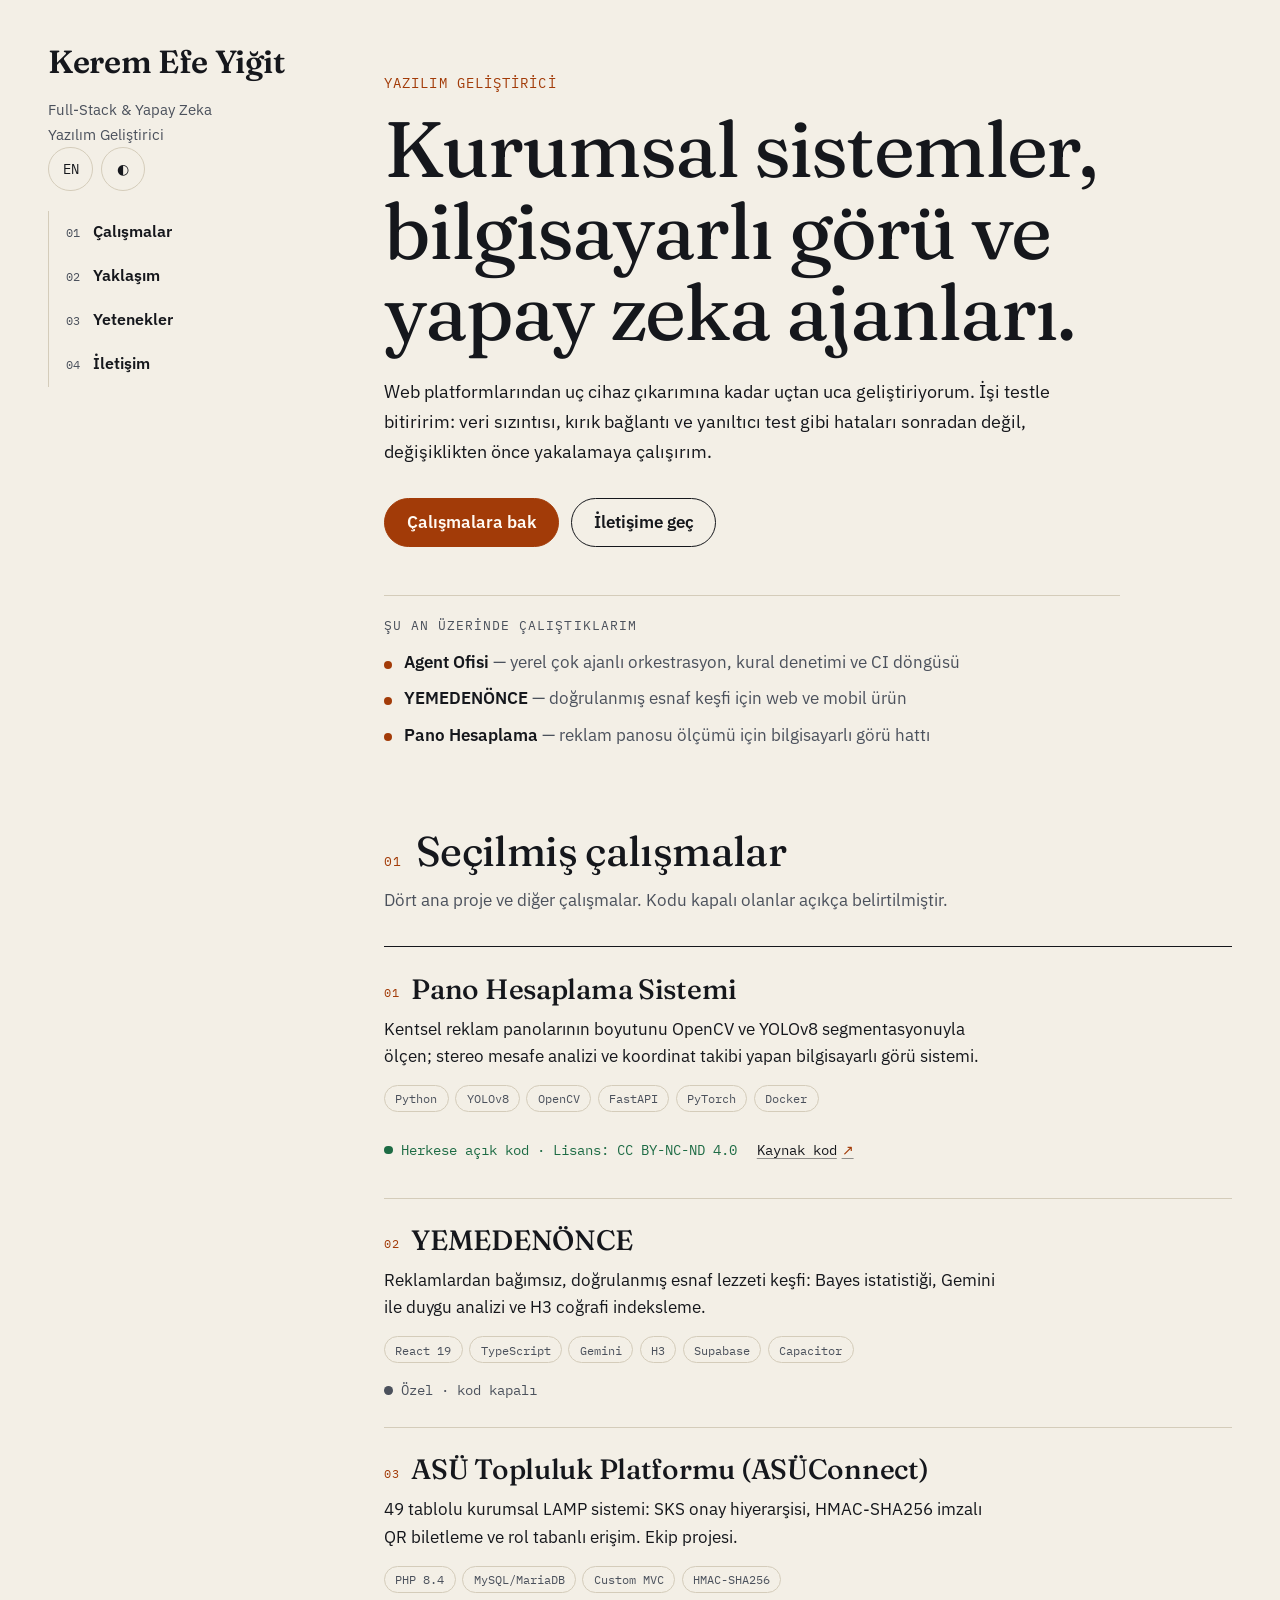
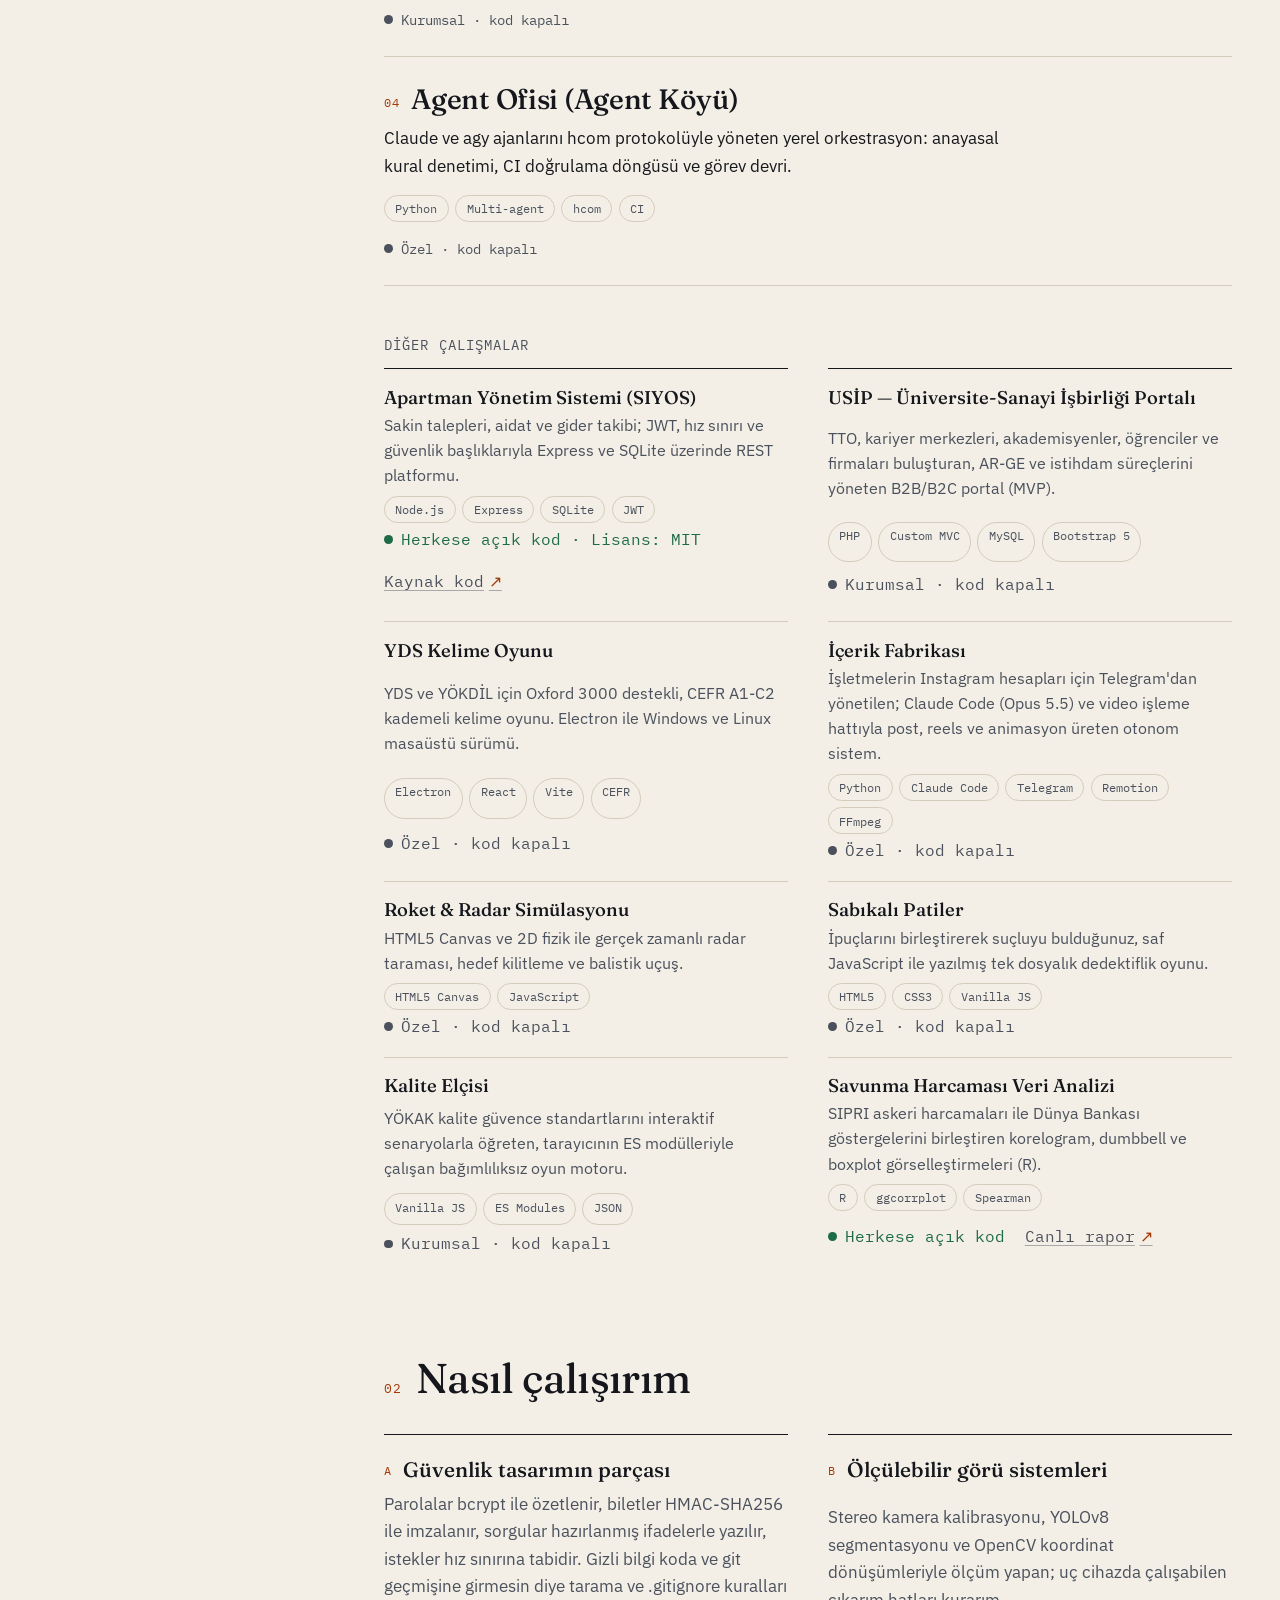
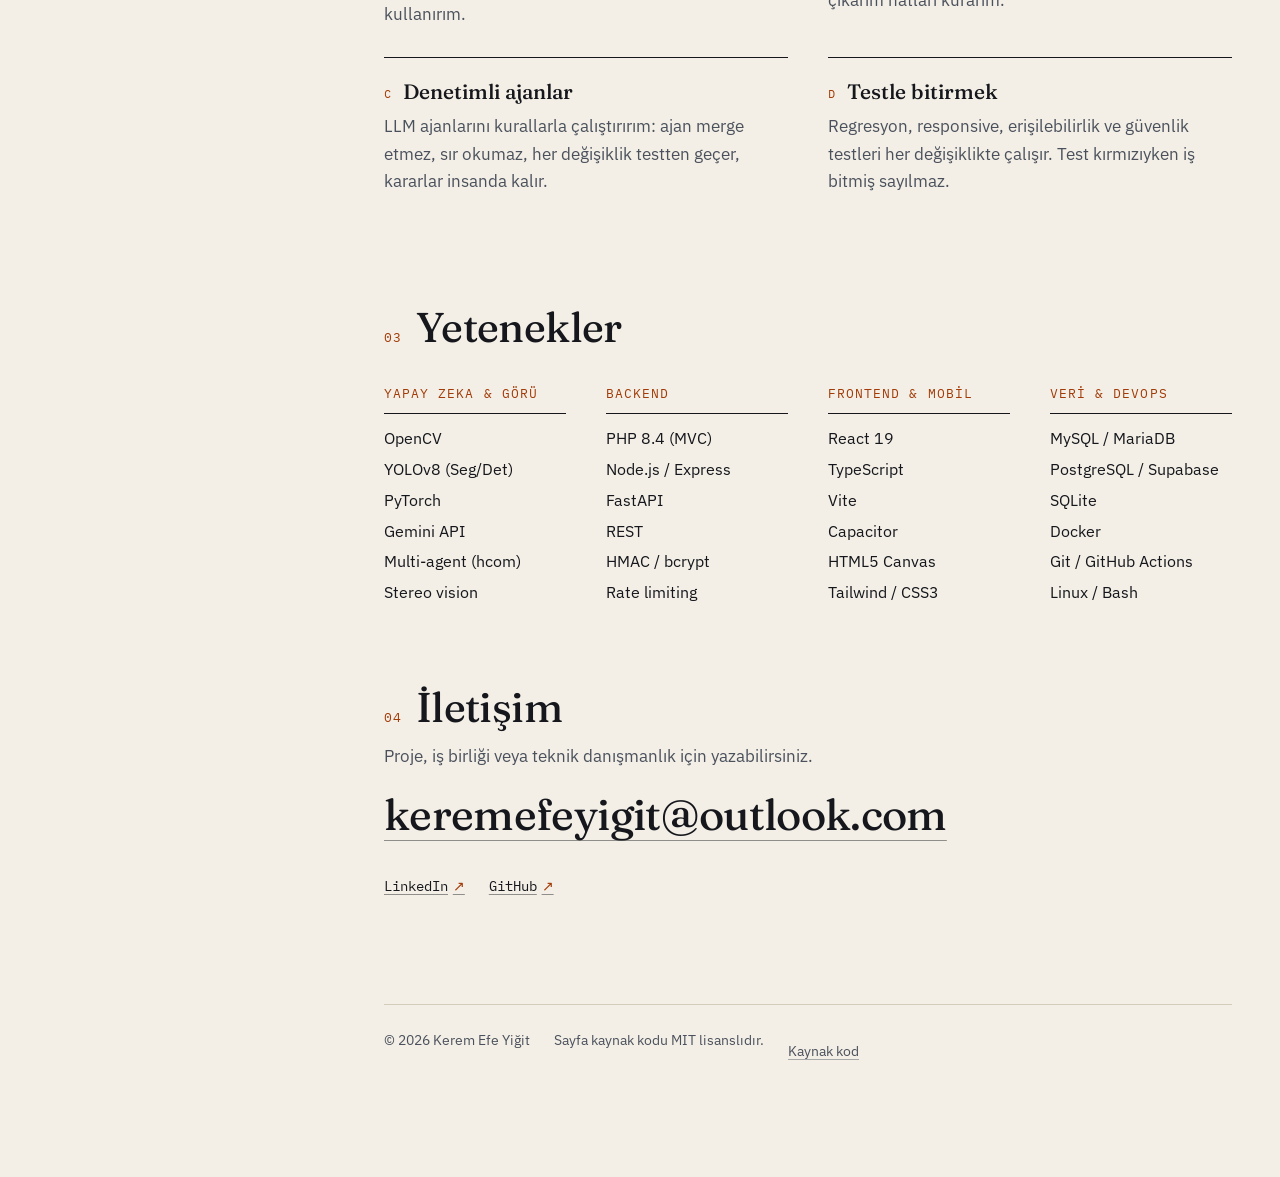
==== commit c1f2ee27: "feat: Icerik Fabrikasi projesini ozel (private) olarak portfolyoya ekle" ====
--- a/index.html
+++ b/index.html
@@ -88,7 +88,7 @@
     <p class="intro">Dört ana proje ve diğer çalışmalar. Kodu kapalı olanlar açıkça belirtilmiştir.</p>
     <ol class="featured"><li class="proj" id="p-pano"><h3>Pano Hesaplama Sistemi</h3><p>Kentsel reklam panolarının boyutunu OpenCV ve YOLOv8 segmentasyonuyla ölçen; stereo mesafe analizi ve koordinat takibi yapan bilgisayarlı görü sistemi.</p><ul class="tags"><li>Python</li><li>YOLOv8</li><li>OpenCV</li><li>FastAPI</li><li>PyTorch</li><li>Docker</li></ul><p class="meta"><span class="vis open">Herkese açık kod · Lisans: CC BY-NC-ND 4.0</span><span class="links"><a href="https://github.com/keremefeyigit/PanoHesaplamaSistemi" rel="noopener noreferrer" target="_blank">Kaynak kod</a></span></p></li><li class="proj" id="p-yemedenonce"><h3>YEMEDENÖNCE</h3><p>Reklamlardan bağımsız, doğrulanmış esnaf lezzeti keşfi: Bayes istatistiği, Gemini ile duygu analizi ve H3 coğrafi indeksleme.</p><ul class="tags"><li>React 19</li><li>TypeScript</li><li>Gemini</li><li>H3</li><li>Supabase</li><li>Capacitor</li></ul><p class="meta"><span class="vis private">Özel · kod kapalı</span></p></li><li class="proj" id="p-asu"><h3>ASÜ Topluluk Platformu (ASÜConnect)</h3><p>49 tablolu kurumsal LAMP sistemi: SKS onay hiyerarşisi, HMAC-SHA256 imzalı QR biletleme ve rol tabanlı erişim. Ekip projesi.</p><ul class="tags"><li>PHP 8.4</li><li>MySQL/MariaDB</li><li>Custom MVC</li><li>HMAC-SHA256</li></ul><p class="meta"><span class="vis corporate">Kurumsal · kod kapalı</span></p></li><li class="proj" id="p-agent"><h3>Agent Ofisi (Agent Köyü)</h3><p>Claude ve agy ajanlarını hcom protokolüyle yöneten yerel orkestrasyon: anayasal kural denetimi, CI doğrulama döngüsü ve görev devri.</p><ul class="tags"><li>Python</li><li>Multi-agent</li><li>hcom</li><li>CI</li></ul><p class="meta"><span class="vis private">Özel · kod kapalı</span></p></li></ol>
     <h3 class="more-title">Diğer çalışmalar</h3>
-    <ul class="more"><li id="p-siyos"><h3>Apartman Yönetim Sistemi (SIYOS)</h3><p>Sakin talepleri, aidat ve gider takibi; JWT, hız sınırı ve güvenlik başlıklarıyla Express ve SQLite üzerinde REST platformu.</p><ul class="tags"><li>Node.js</li><li>Express</li><li>SQLite</li><li>JWT</li></ul><p class="meta"><span class="vis open">Herkese açık kod · Lisans: MIT</span><span class="links"><a href="https://github.com/keremefeyigit/Apartman-Yonetim-Sistemi" rel="noopener noreferrer" target="_blank">Kaynak kod</a></span></p></li><li id="p-usip"><h3>USİP — Üniversite-Sanayi İşbirliği Portalı</h3><p>TTO, kariyer merkezleri, akademisyenler, öğrenciler ve firmaları buluşturan, AR-GE ve istihdam süreçlerini yöneten B2B/B2C portal (MVP).</p><ul class="tags"><li>PHP</li><li>Custom MVC</li><li>MySQL</li><li>Bootstrap 5</li></ul><p class="meta"><span class="vis corporate">Kurumsal · kod kapalı</span></p></li><li id="p-yds"><h3>YDS Kelime Oyunu</h3><p>YDS ve YÖKDİL için Oxford 3000 destekli, CEFR A1-C2 kademeli kelime oyunu. Electron ile Windows ve Linux masaüstü sürümü.</p><ul class="tags"><li>Electron</li><li>React</li><li>Vite</li><li>CEFR</li></ul><p class="meta"><span class="vis private">Özel · kod kapalı</span></p></li><li id="p-roket"><h3>Roket &amp; Radar Simülasyonu</h3><p>HTML5 Canvas ve 2D fizik ile gerçek zamanlı radar taraması, hedef kilitleme ve balistik uçuş.</p><ul class="tags"><li>HTML5 Canvas</li><li>JavaScript</li></ul><p class="meta"><span class="vis private">Özel · kod kapalı</span></p></li><li id="p-sabikali"><h3>Sabıkalı Patiler</h3><p>İpuçlarını birleştirerek suçluyu bulduğunuz, saf JavaScript ile yazılmış tek dosyalık dedektiflik oyunu.</p><ul class="tags"><li>HTML5</li><li>CSS3</li><li>Vanilla JS</li></ul><p class="meta"><span class="vis private">Özel · kod kapalı</span></p></li><li id="p-kalite"><h3>Kalite Elçisi</h3><p>YÖKAK kalite güvence standartlarını interaktif senaryolarla öğreten, tarayıcının ES modülleriyle çalışan bağımlılıksız oyun motoru.</p><ul class="tags"><li>Vanilla JS</li><li>ES Modules</li><li>JSON</li></ul><p class="meta"><span class="vis corporate">Kurumsal · kod kapalı</span></p></li><li id="p-savunma"><h3>Savunma Harcaması Veri Analizi</h3><p>SIPRI askeri harcamaları ile Dünya Bankası göstergelerini birleştiren korelogram, dumbbell ve boxplot görselleştirmeleri (R).</p><ul class="tags"><li>R</li><li>ggcorrplot</li><li>Spearman</li></ul><p class="meta"><span class="vis open">Herkese açık kod</span><span class="links"><a href="https://yusakru.github.io/asu-savunma-harcamalari-veri-gorsellestirme/" rel="noopener noreferrer" target="_blank">Canlı rapor</a></span></p></li></ul>
+    <ul class="more"><li id="p-siyos"><h3>Apartman Yönetim Sistemi (SIYOS)</h3><p>Sakin talepleri, aidat ve gider takibi; JWT, hız sınırı ve güvenlik başlıklarıyla Express ve SQLite üzerinde REST platformu.</p><ul class="tags"><li>Node.js</li><li>Express</li><li>SQLite</li><li>JWT</li></ul><p class="meta"><span class="vis open">Herkese açık kod · Lisans: MIT</span><span class="links"><a href="https://github.com/keremefeyigit/Apartman-Yonetim-Sistemi" rel="noopener noreferrer" target="_blank">Kaynak kod</a></span></p></li><li id="p-usip"><h3>USİP — Üniversite-Sanayi İşbirliği Portalı</h3><p>TTO, kariyer merkezleri, akademisyenler, öğrenciler ve firmaları buluşturan, AR-GE ve istihdam süreçlerini yöneten B2B/B2C portal (MVP).</p><ul class="tags"><li>PHP</li><li>Custom MVC</li><li>MySQL</li><li>Bootstrap 5</li></ul><p class="meta"><span class="vis corporate">Kurumsal · kod kapalı</span></p></li><li id="p-yds"><h3>YDS Kelime Oyunu</h3><p>YDS ve YÖKDİL için Oxford 3000 destekli, CEFR A1-C2 kademeli kelime oyunu. Electron ile Windows ve Linux masaüstü sürümü.</p><ul class="tags"><li>Electron</li><li>React</li><li>Vite</li><li>CEFR</li></ul><p class="meta"><span class="vis private">Özel · kod kapalı</span></p></li><li id="p-icerik"><h3>İçerik Fabrikası</h3><p>İşletmelerin Instagram hesapları için Telegram&#x27;dan yönetilen; Claude Code (Opus 5.5) ve video işleme hattıyla post, reels ve animasyon üreten otonom sistem.</p><ul class="tags"><li>Python</li><li>Claude Code</li><li>Telegram</li><li>Remotion</li><li>FFmpeg</li></ul><p class="meta"><span class="vis private">Özel · kod kapalı</span></p></li><li id="p-roket"><h3>Roket &amp; Radar Simülasyonu</h3><p>HTML5 Canvas ve 2D fizik ile gerçek zamanlı radar taraması, hedef kilitleme ve balistik uçuş.</p><ul class="tags"><li>HTML5 Canvas</li><li>JavaScript</li></ul><p class="meta"><span class="vis private">Özel · kod kapalı</span></p></li><li id="p-sabikali"><h3>Sabıkalı Patiler</h3><p>İpuçlarını birleştirerek suçluyu bulduğunuz, saf JavaScript ile yazılmış tek dosyalık dedektiflik oyunu.</p><ul class="tags"><li>HTML5</li><li>CSS3</li><li>Vanilla JS</li></ul><p class="meta"><span class="vis private">Özel · kod kapalı</span></p></li><li id="p-kalite"><h3>Kalite Elçisi</h3><p>YÖKAK kalite güvence standartlarını interaktif senaryolarla öğreten, tarayıcının ES modülleriyle çalışan bağımlılıksız oyun motoru.</p><ul class="tags"><li>Vanilla JS</li><li>ES Modules</li><li>JSON</li></ul><p class="meta"><span class="vis corporate">Kurumsal · kod kapalı</span></p></li><li id="p-savunma"><h3>Savunma Harcaması Veri Analizi</h3><p>SIPRI askeri harcamaları ile Dünya Bankası göstergelerini birleştiren korelogram, dumbbell ve boxplot görselleştirmeleri (R).</p><ul class="tags"><li>R</li><li>ggcorrplot</li><li>Spearman</li></ul><p class="meta"><span class="vis open">Herkese açık kod</span><span class="links"><a href="https://yusakru.github.io/asu-savunma-harcamalari-veri-gorsellestirme/" rel="noopener noreferrer" target="_blank">Canlı rapor</a></span></p></li></ul>
   </section>
 
   <section id="approach" aria-labelledby="approach-title">
